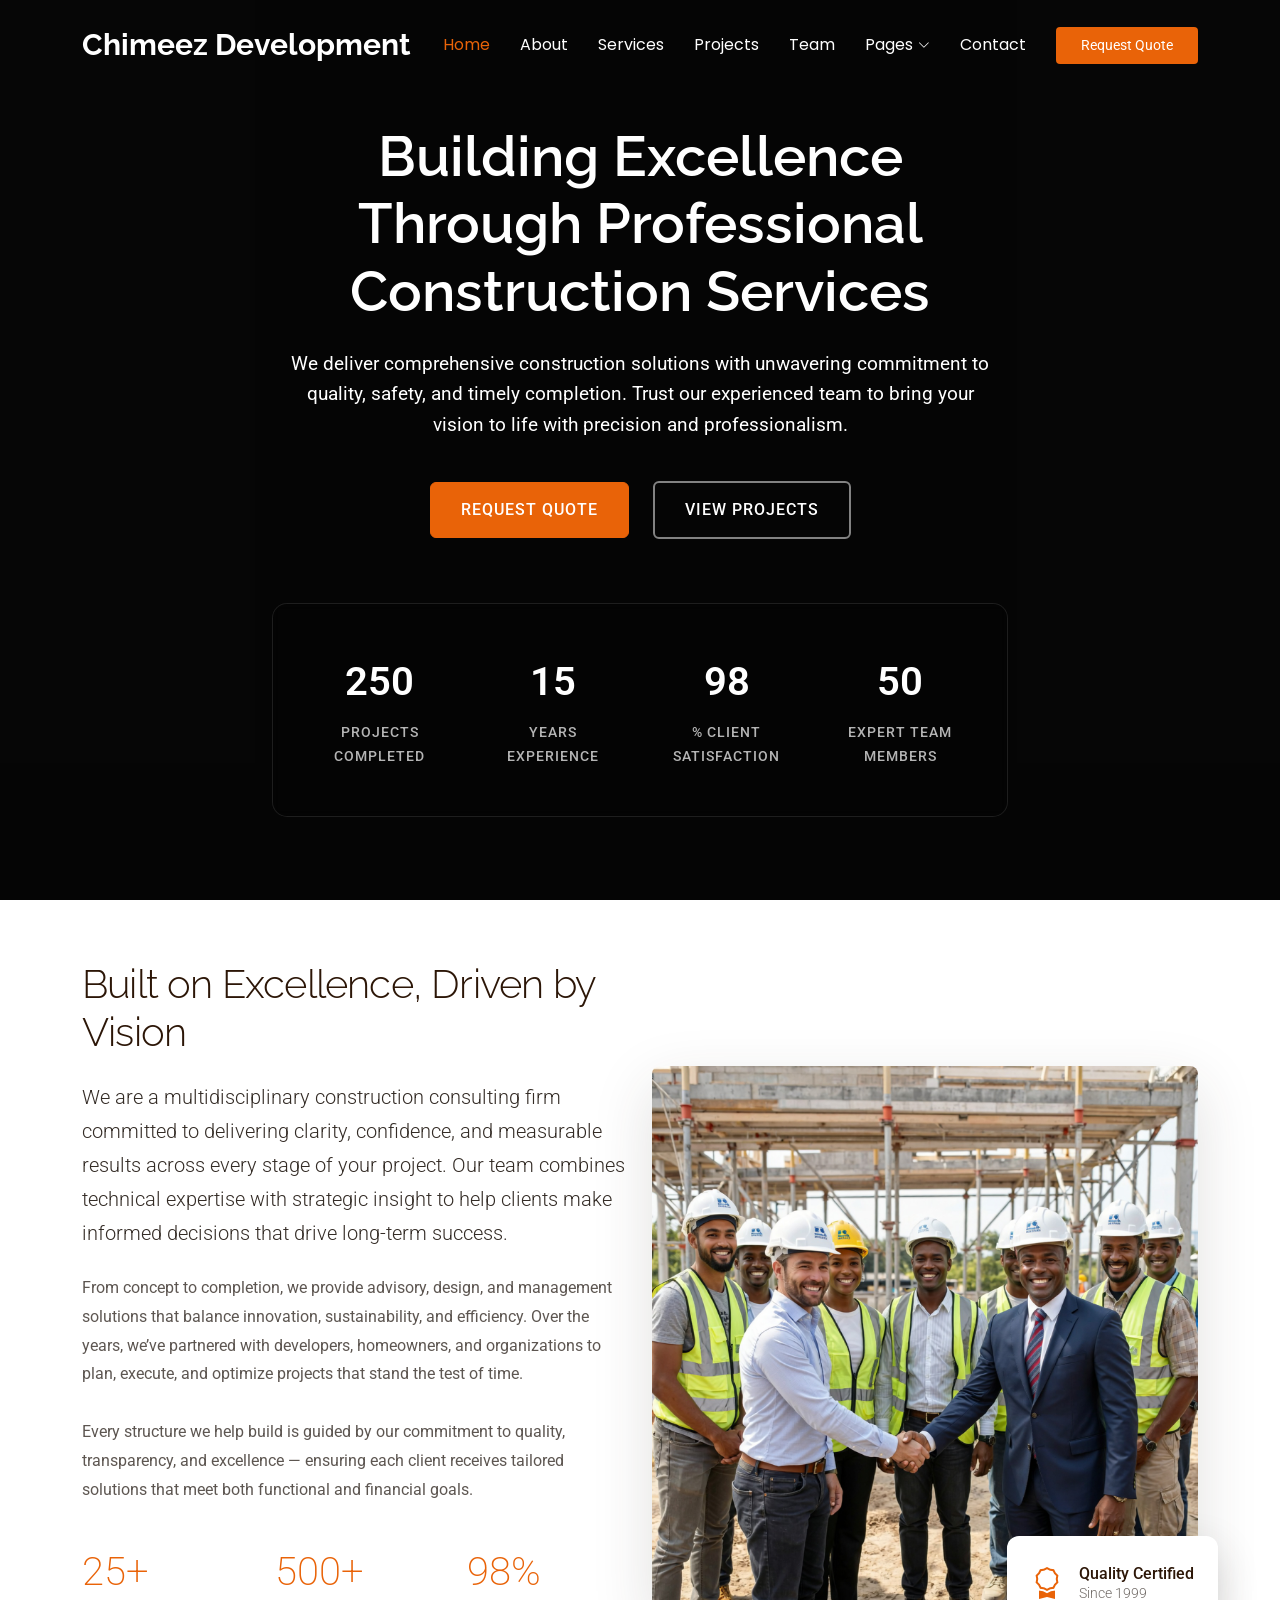
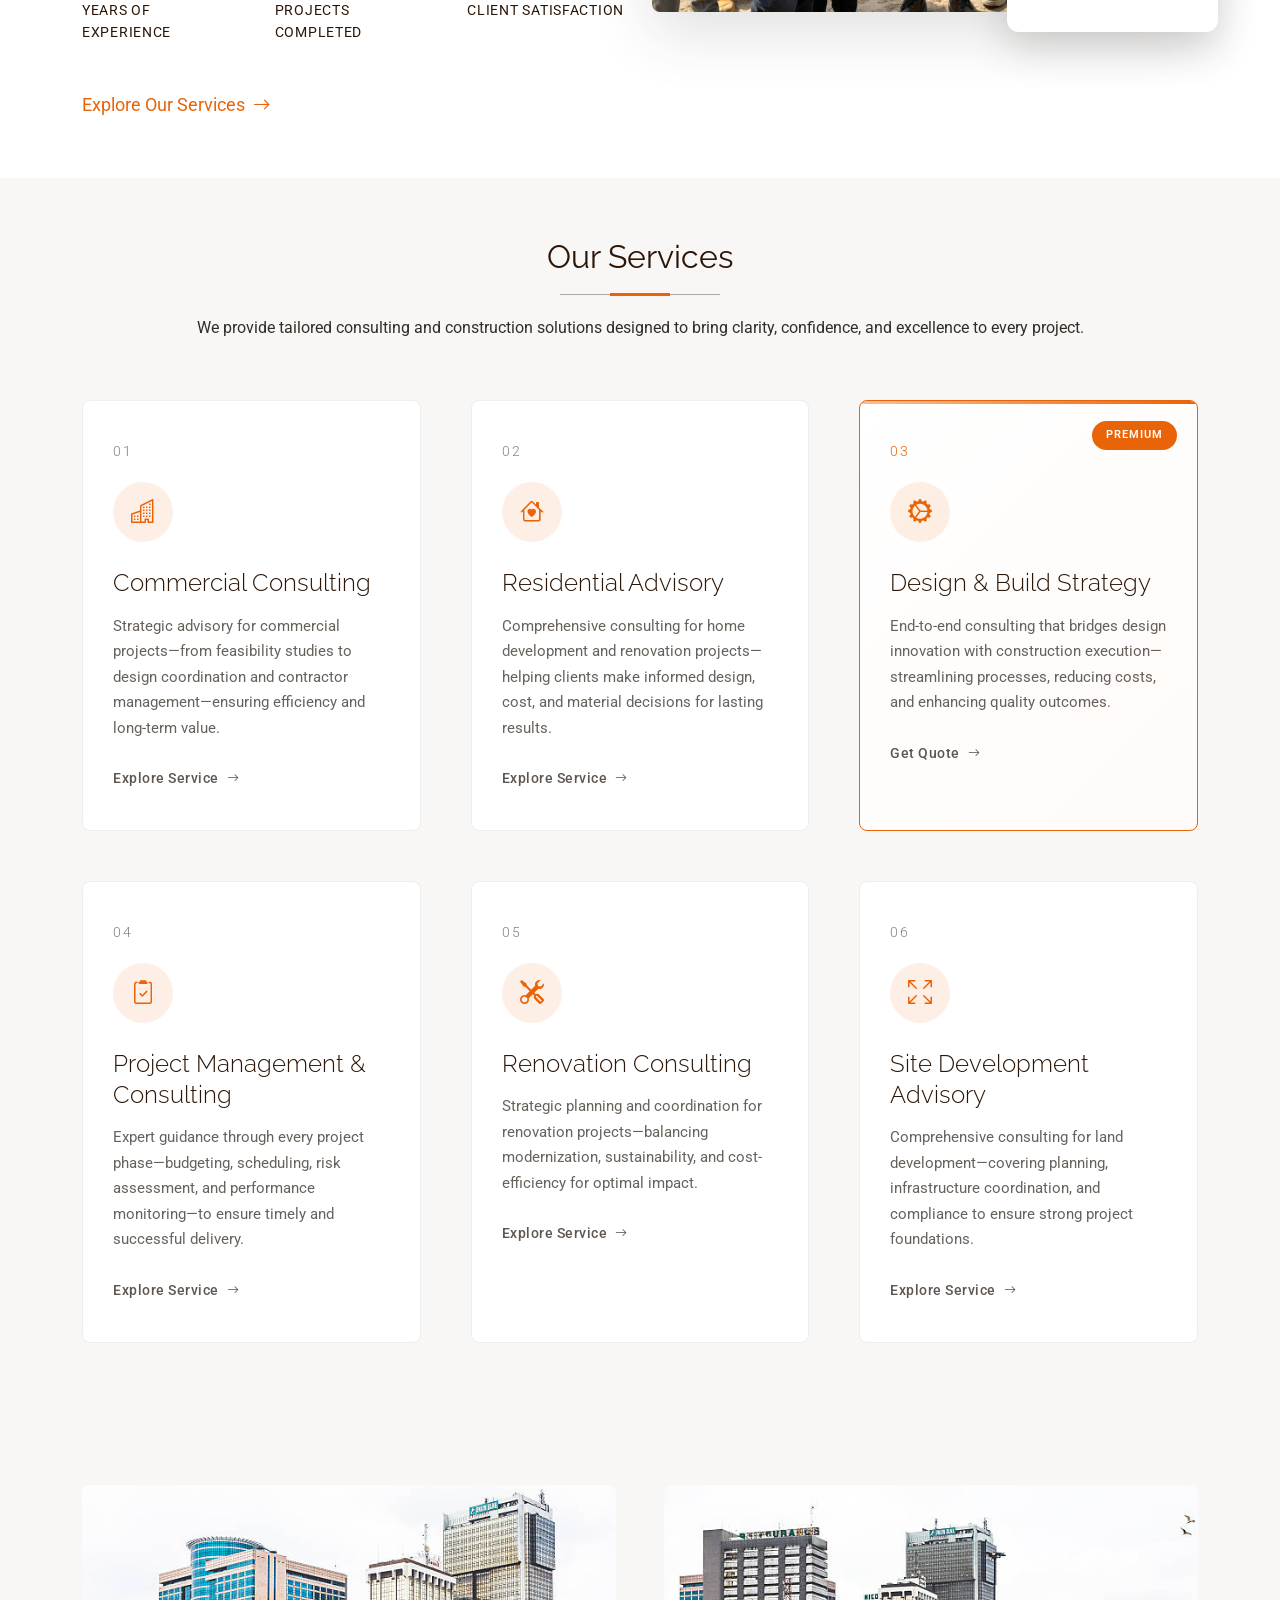
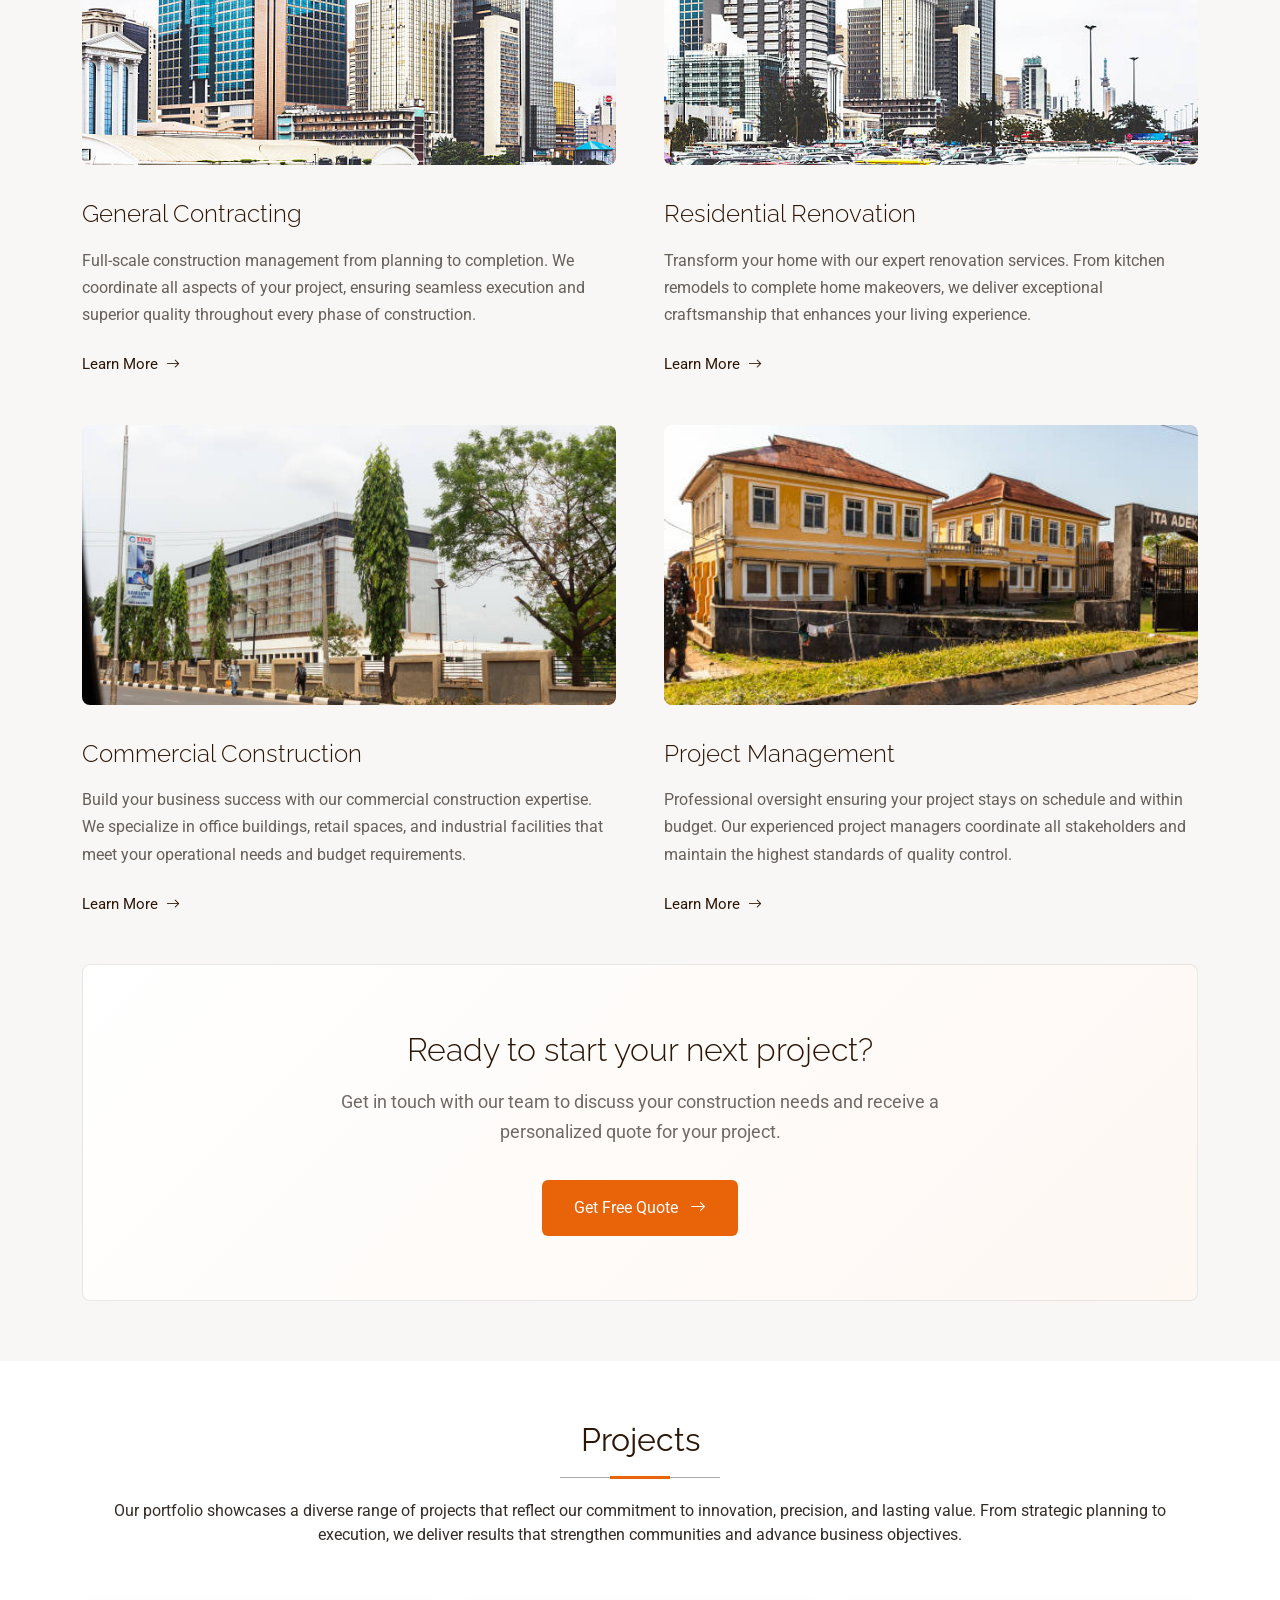
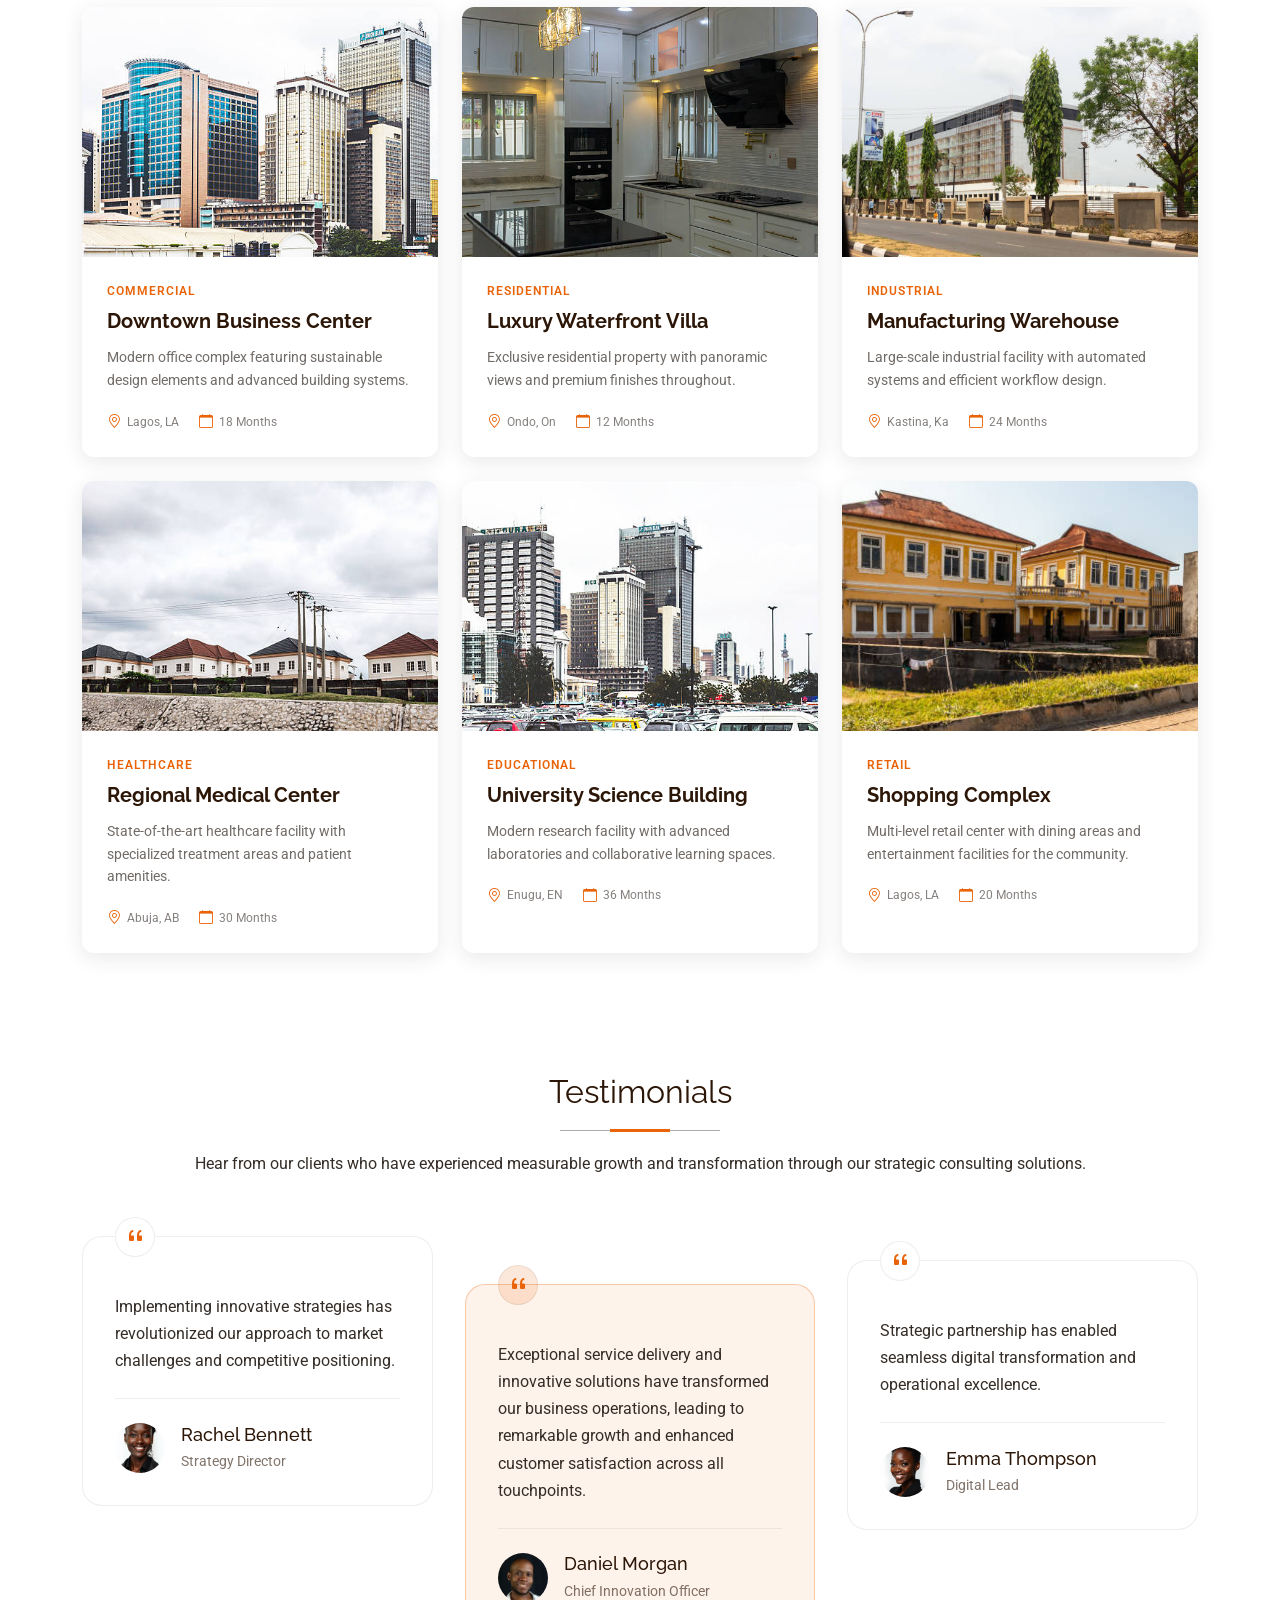
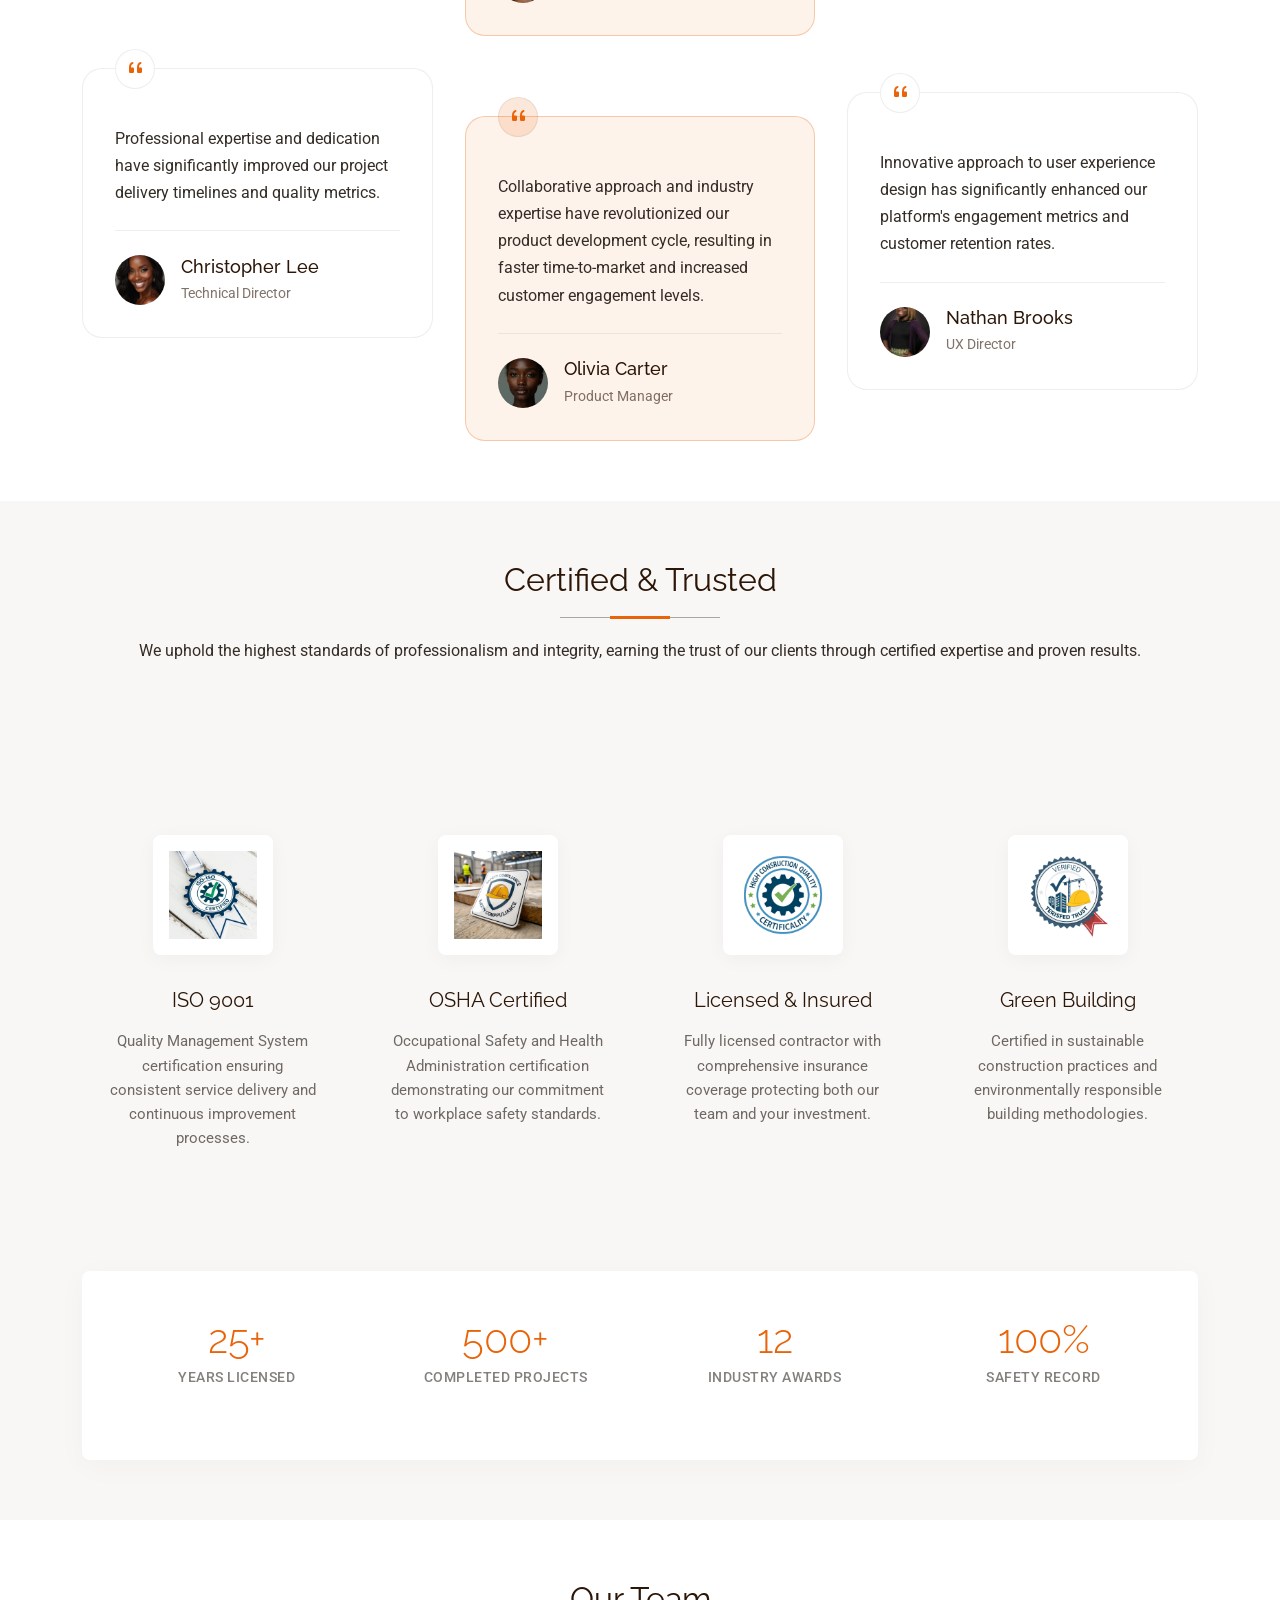
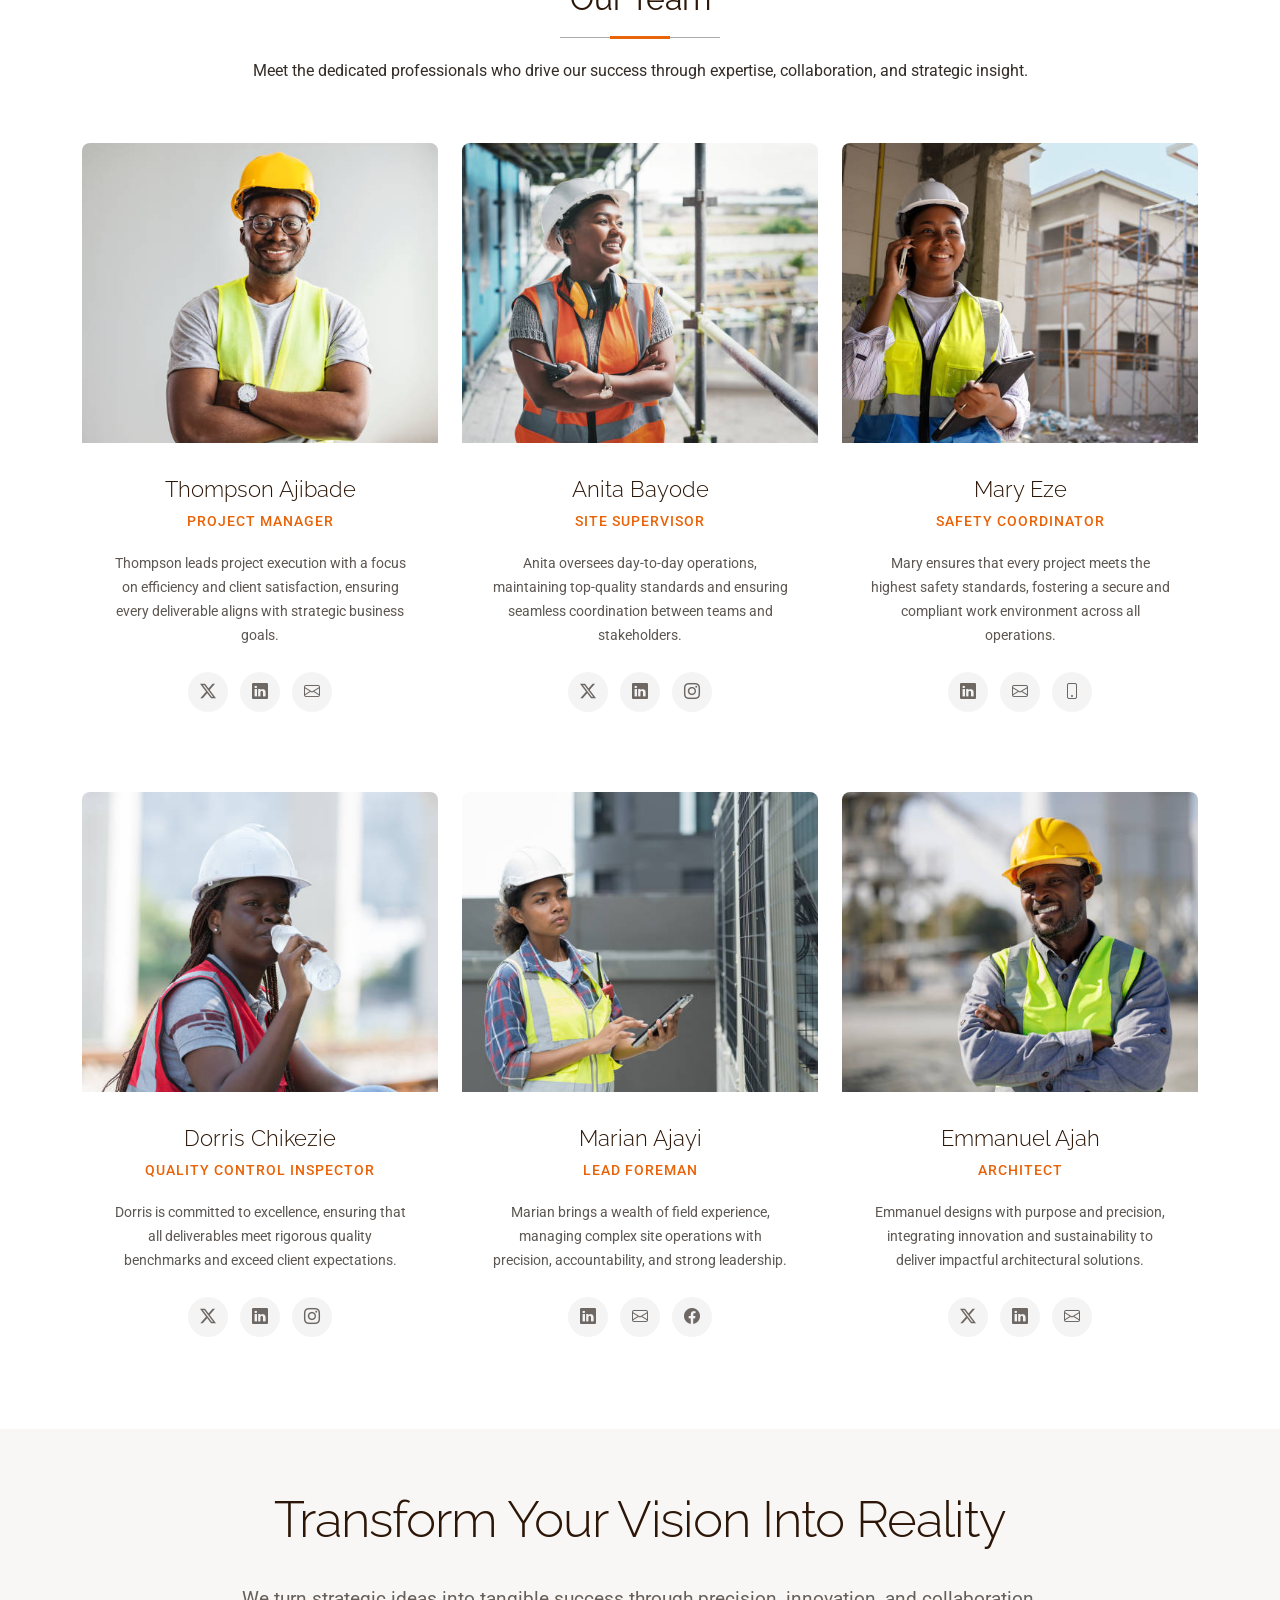
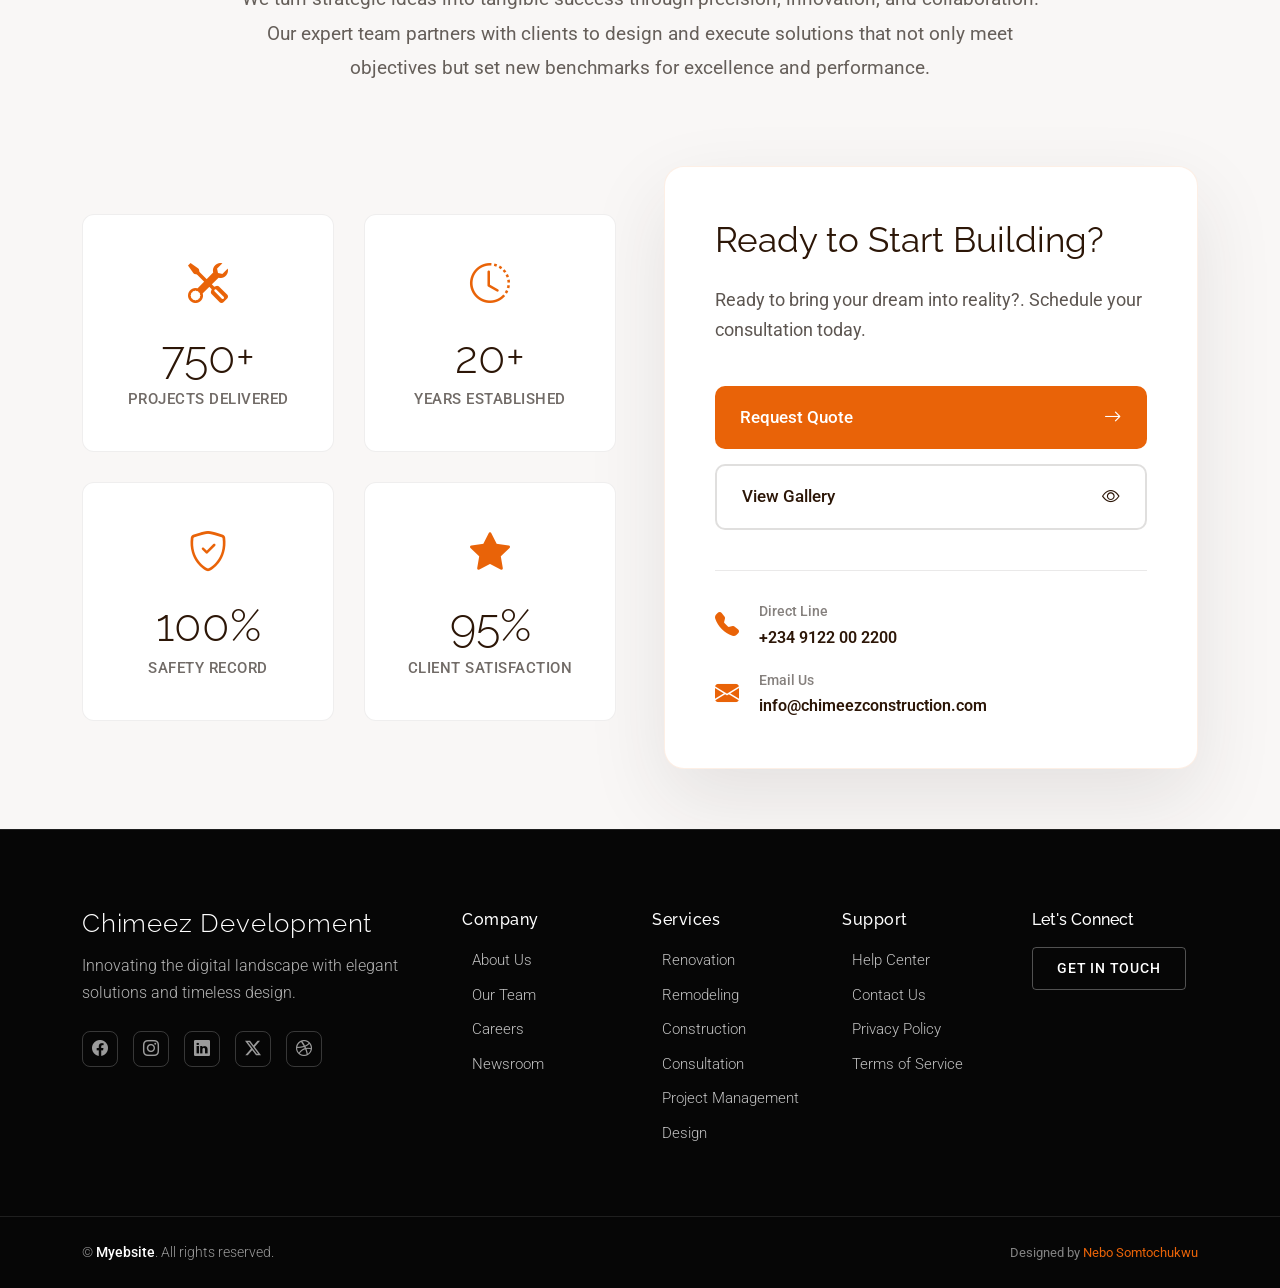
==== index.html @ a258e795 "first commit" ====
<!DOCTYPE html>
<html lang="en">

<head>
  <meta charset="utf-8">
  <meta content="width=device-width, initial-scale=1.0" name="viewport">
  <title>Index - Chimeez Development</title>
  <meta name="description" content="">
  <meta name="keywords" content="">

  <!-- Favicons -->
  <link href="assets/img/favicon.png" rel="icon">
  <link href="assets/img/apple-touch-icon.png" rel="apple-touch-icon">

  <!-- Fonts -->
  <link href="https://fonts.googleapis.com" rel="preconnect">
  <link href="https://fonts.gstatic.com" rel="preconnect" crossorigin>
  <link href="https://fonts.googleapis.com/css2?family=Roboto:ital,wght@0,100;0,300;0,400;0,500;0,700;0,900;1,100;1,300;1,400;1,500;1,700;1,900&family=Poppins:ital,wght@0,100;0,200;0,300;0,400;0,500;0,600;0,700;0,800;0,900;1,100;1,200;1,300;1,400;1,500;1,600;1,700;1,800;1,900&family=Raleway:ital,wght@0,100;0,200;0,300;0,400;0,500;0,600;0,700;0,800;0,900;1,100;1,200;1,300;1,400;1,500;1,600;1,700;1,800;1,900&display=swap" rel="stylesheet">

  <!-- Vendor CSS Files -->
  <link href="assets/vendor/bootstrap/css/bootstrap.min.css" rel="stylesheet">
  <link href="assets/vendor/bootstrap-icons/bootstrap-icons.css" rel="stylesheet">
  <link href="assets/vendor/aos/aos.css" rel="stylesheet">
  <link href="assets/vendor/glightbox/css/glightbox.min.css" rel="stylesheet">
  <link href="assets/vendor/swiper/swiper-bundle.min.css" rel="stylesheet">

  <!-- Main CSS File -->
  <link href="assets/css/main.css" rel="stylesheet">

  <!-- =======================================================
  * Template Name: Chimeez Development
  * Template URL: https://Nebo Somtochukwu.com/Chimeez Development-bootstrap-construction-template/
  * Updated: Jul 27 2025 with Bootstrap v5.3.7
  * Author: Nebo Somtochukwu.com
  * License: https://Nebo Somtochukwu.com/license/
  ======================================================== -->
</head>

<body class="index-page">

  <header id="header" class="header d-flex align-items-center fixed-top">
    <div class="container-fluid container-xl position-relative d-flex align-items-center">

      <a href="index.html" class="logo d-flex align-items-center me-auto">
        <!-- Uncomment the line below if you also wish to use an image logo -->
        <!-- <img src="assets/img/logo.webp" alt=""> -->
        <h1 class="sitename">Chimeez Development</h1>
      </a>

      <nav id="navmenu" class="navmenu">
        <ul>
          <li><a href="index.html" class="active">Home</a></li>
          <li><a href="about.html">About</a></li>
          <li><a href="services.html">Services</a></li>
          <li><a href="projects.html">Projects</a></li>
          <li><a href="team.html">Team</a></li>
          <li class="dropdown"><a href="#"><span>Pages</span> <i class="bi bi-chevron-down toggle-dropdown"></i></a>
            <ul>
              <li><a href="service-details.html">Service Details</a></li>
              <li><a href="project-details.html">Project Details</a></li>
              <li><a href="quote.html">Quote Form</a></li>
              <li><a href="terms.html">Terms</a></li>
              <li><a href="privacy.html">Privacy</a></li>
              <li><a href="404.html">404</a></li>
            </ul>
          </li>
          <li><a href="contact.html">Contact</a></li>
        </ul>
        <i class="mobile-nav-toggle d-xl-none bi bi-list"></i>
      </nav>

      <a class="btn-getstarted d-none d-sm-block" href="quote.html">Request Quote</a>

    </div>
  </header>

  <main class="main">

    <!-- Hero Section -->
    <section id="hero" class="hero section dark-background">

      <div class="hero-video-container">
        <video autoplay="" muted="" loop="">
          <source src="assets/img/construction/video-1.mp4" type="video/mp4">
          Your browser does not support the video tag.
        </video>
        <div class="hero-overlay"></div>
      </div>

      <div class="container" data-aos="fade-up" data-aos-delay="100">

        <div class="row justify-content-center text-center">
          <div class="col-lg-8">
            <div class="hero-content">
              <h1 data-aos="fade-up" data-aos-delay="200">Building Excellence Through Professional Construction Services</h1>
              <p data-aos="fade-up" data-aos-delay="300">We deliver comprehensive construction solutions with unwavering commitment to quality, safety, and timely completion. Trust our experienced team to bring your vision to life with precision and professionalism.</p>

              <div class="hero-actions" data-aos="fade-up" data-aos-delay="400">
                <a href="quote.html" class="btn btn-primary">Request Quote</a>
                <a href="projects.html" class="btn btn-secondary">View Projects</a>
              </div>

              <div class="hero-stats" data-aos="fade-up" data-aos-delay="500">
                <div class="row">
                  <div class="col-lg-3 col-md-6">
                    <div class="stat-item">
                      <span class="stat-number" data-purecounter-start="0" data-purecounter-end="250" data-purecounter-duration="2">250</span>
                      <span class="stat-label">Projects Completed</span>
                    </div>
                  </div>
                  <div class="col-lg-3 col-md-6">
                    <div class="stat-item">
                      <span class="stat-number" data-purecounter-start="0" data-purecounter-end="15" data-purecounter-duration="2">15</span>
                      <span class="stat-label">Years Experience</span>
                    </div>
                  </div>
                  <div class="col-lg-3 col-md-6">
                    <div class="stat-item">
                      <span class="stat-number" data-purecounter-start="0" data-purecounter-end="98" data-purecounter-duration="2">98</span>
                      <span class="stat-label">% Client Satisfaction</span>
                    </div>
                  </div>
                  <div class="col-lg-3 col-md-6">
                    <div class="stat-item">
                      <span class="stat-number" data-purecounter-start="0" data-purecounter-end="50" data-purecounter-duration="2">50</span>
                      <span class="stat-label">Expert Team Members</span>
                    </div>
                  </div>
                </div>
              </div>

            </div>
          </div>
        </div>

      </div>

    </section><!-- /Hero Section -->

    <!-- About Section -->
    <section id="about" class="about section">

      <div class="container" data-aos="fade-up" data-aos-delay="100">

        <div class="row align-items-center">

          <div class="col-lg-6 order-2 order-lg-1" data-aos="fade-right" data-aos-delay="200">
            <div class="content">
              <h2 class="section-heading mb-4">Built on Excellence, Driven by Vision</h2>
              <p class="lead-text mb-4">
                We are a multidisciplinary construction consulting firm committed to delivering clarity, confidence, and measurable results across every stage of your project. Our team combines technical expertise with strategic insight to help clients make informed decisions that drive long-term success.
              </p>
              <p class="description-text mb-5">
                From concept to completion, we provide advisory, design, and management solutions that balance innovation, sustainability, and efficiency. Over the years, we’ve partnered with developers, homeowners, and organizations to plan, execute, and optimize projects that stand the test of time.  
                <br><br>
                Every structure we help build is guided by our commitment to quality, transparency, and excellence — ensuring each client receives tailored solutions that meet both functional and financial goals.
              </p>

              <div class="stats-grid">
                <div class="stat-item" data-aos="fade-up" data-aos-delay="300">
                  <div class="stat-number">25+</div>
                  <div class="stat-label">Years of Experience</div>
                </div>
                <div class="stat-item" data-aos="fade-up" data-aos-delay="350">
                  <div class="stat-number">500+</div>
                  <div class="stat-label">Projects Completed</div>
                </div>
                <div class="stat-item" data-aos="fade-up" data-aos-delay="400">
                  <div class="stat-number">98%</div>
                  <div class="stat-label">Client Satisfaction</div>
                </div>
              </div>

              <div class="cta-section" data-aos="fade-up" data-aos-delay="450">
                <a href="#services" class="cta-link">
                  Explore Our Services
                  <i class="bi bi-arrow-right ms-2"></i>
                </a>
              </div>
            </div>
          </div>

          <div class="col-lg-6 order-1 order-lg-2" data-aos="fade-left" data-aos-delay="200">
            <div class="image-section">
              <div class="main-image">
                <img src="assets/img/construction/project-4.jpg" alt="Construction project showcase" class="img-fluid">
              </div>
              <div class="floating-badge" data-aos="zoom-in" data-aos-delay="500">
                <div class="badge-content">
                  <i class="bi bi-award"></i>
                  <div class="badge-text">
                    <span class="badge-title">Quality Certified</span>
                    <span class="badge-subtitle">Since 1999</span>
                  </div>
                </div>
              </div>
            </div>
          </div>

        </div>

      </div>

    </section><!-- /About Section -->

    <!-- Services Section --> 
    <section id="services" class="services section light-background">

      <!-- Section Title -->
      <div class="container section-title" data-aos="fade-up">
        <h2>Our Services</h2>
        <p>We provide tailored consulting and construction solutions designed to bring clarity, confidence, and excellence to every project.</p>
      </div><!-- End Section Title -->

      <div class="container" data-aos="fade-up" data-aos-delay="100">

        <div class="services-grid">

          <div class="service-item" data-aos="fade-up" data-aos-delay="150">
            <div class="service-number">01</div>
            <div class="service-icon">
              <i class="bi bi-buildings"></i>
            </div>
            <h3>Commercial Consulting</h3>
            <p>Strategic advisory for commercial projects—from feasibility studies to design coordination and contractor management—ensuring efficiency and long-term value.</p>
            <a href="service-details.html" class="service-cta">
              <span>Explore Service</span>
              <i class="bi bi-arrow-right"></i>
            </a>
          </div>

          <div class="service-item" data-aos="fade-up" data-aos-delay="200">
            <div class="service-number">02</div>
            <div class="service-icon">
              <i class="bi bi-house-heart"></i>
            </div>
            <h3>Residential Advisory</h3>
            <p>Comprehensive consulting for home development and renovation projects—helping clients make informed design, cost, and material decisions for lasting results.</p>
            <a href="service-details.html" class="service-cta">
              <span>Explore Service</span>
              <i class="bi bi-arrow-right"></i>
            </a>
          </div>

          <div class="service-item featured" data-aos="fade-up" data-aos-delay="250">
            <div class="featured-badge">Premium</div>
            <div class="service-number">03</div>
            <div class="service-icon">
              <i class="bi bi-gear-wide-connected"></i>
            </div>
            <h3>Design & Build Strategy</h3>
            <p>End-to-end consulting that bridges design innovation with construction execution—streamlining processes, reducing costs, and enhancing quality outcomes.</p>
            <a href="quote.html" class="service-cta">
              <span>Get Quote</span>
              <i class="bi bi-arrow-right"></i>
            </a>
          </div>

          <div class="service-item" data-aos="fade-up" data-aos-delay="300">
            <div class="service-number">04</div>
            <div class="service-icon">
              <i class="bi bi-clipboard2-check"></i>
            </div>
            <h3>Project Management & Consulting</h3>
            <p>Expert guidance through every project phase—budgeting, scheduling, risk assessment, and performance monitoring—to ensure timely and successful delivery.</p>
            <a href="service-details.html" class="service-cta">
              <span>Explore Service</span>
              <i class="bi bi-arrow-right"></i>
            </a>
          </div>

          <div class="service-item" data-aos="fade-up" data-aos-delay="350">
            <div class="service-number">05</div>
            <div class="service-icon">
              <i class="bi bi-tools"></i>
            </div>
            <h3>Renovation Consulting</h3>
            <p>Strategic planning and coordination for renovation projects—balancing modernization, sustainability, and cost-efficiency for optimal impact.</p>
            <a href="service-details.html" class="service-cta">
              <span>Explore Service</span>
              <i class="bi bi-arrow-right"></i>
            </a>
          </div>

          <div class="service-item" data-aos="fade-up" data-aos-delay="400">
            <div class="service-number">06</div>
            <div class="service-icon">
              <i class="bi bi-arrows-fullscreen"></i>
            </div>
            <h3>Site Development Advisory</h3>
            <p>Comprehensive consulting for land development—covering planning, infrastructure coordination, and compliance to ensure strong project foundations.</p>
            <a href="service-details.html" class="service-cta">
              <span>Explore Service</span>
              <i class="bi bi-arrow-right"></i>
            </a>
          </div>

        </div>

      </div>

    </section><!-- /Services Section -->


    <!-- Services Alt Section -->
    <section id="services-alt" class="services-alt section light-background">

      <div class="container" data-aos="fade-up" data-aos-delay="100">

        <div class="row g-5">

          <div class="col-lg-6" data-aos="fade-up" data-aos-delay="200">
            <div class="service-item">
              <div class="service-visual">
                <img src="assets/img/construction/project-3.jpg" alt="General Contracting" class="img-fluid">
              </div>
              <div class="service-content">
                <h3>General Contracting</h3>
                <p>Full-scale construction management from planning to completion. We coordinate all aspects of your project, ensuring seamless execution and superior quality throughout every phase of construction.</p>
                <a href="#" class="service-link">
                  <span>Learn More</span>
                  <i class="bi bi-arrow-right"></i>
                </a>
              </div>
            </div>
          </div><!-- End Service Item 1 -->

          <div class="col-lg-6" data-aos="fade-up" data-aos-delay="250">
            <div class="service-item">
              <div class="service-visual">
                <img src="assets/img/construction/project-7.jpg" alt="Residential Renovation" class="img-fluid">
              </div>
              <div class="service-content">
                <h3>Residential Renovation</h3>
                <p>Transform your home with our expert renovation services. From kitchen remodels to complete home makeovers, we deliver exceptional craftsmanship that enhances your living experience.</p>
                <a href="#" class="service-link">
                  <span>Learn More</span>
                  <i class="bi bi-arrow-right"></i>
                </a>
              </div>
            </div>
          </div><!-- End Service Item 2 -->

          <div class="col-lg-6" data-aos="fade-up" data-aos-delay="300">
            <div class="service-item">
              <div class="service-visual">
                <img src="assets/img/construction/project-11.jpg" alt="Commercial Construction" class="img-fluid">
              </div>
              <div class="service-content">
                <h3>Commercial Construction</h3>
                <p>Build your business success with our commercial construction expertise. We specialize in office buildings, retail spaces, and industrial facilities that meet your operational needs and budget requirements.</p>
                <a href="#" class="service-link">
                  <span>Learn More</span>
                  <i class="bi bi-arrow-right"></i>
                </a>
              </div>
            </div>
          </div><!-- End Service Item 3 -->

          <div class="col-lg-6" data-aos="fade-up" data-aos-delay="350">
            <div class="service-item">
              <div class="service-visual">
                <img src="assets/img/construction/project-5.jpg" alt="Project Management" class="img-fluid">
              </div>
              <div class="service-content">
                <h3>Project Management</h3>
                <p>Professional oversight ensuring your project stays on schedule and within budget. Our experienced project managers coordinate all stakeholders and maintain the highest standards of quality control.</p>
                <a href="#" class="service-link">
                  <span>Learn More</span>
                  <i class="bi bi-arrow-right"></i>
                </a>
              </div>
            </div>
          </div><!-- End Service Item 4 -->

        </div>

        <div class="row mt-5" data-aos="fade-up" data-aos-delay="400">
          <div class="col-lg-12 text-center">
            <div class="cta-section">
              <h4>Ready to start your next project?</h4>
              <p>Get in touch with our team to discuss your construction needs and receive a personalized quote for your project.</p>
              <a href="quote.html" class="btn-primary">
                <span>Get Free Quote</span>
                <i class="bi bi-arrow-right"></i>
              </a>
            </div>
          </div>
        </div>

      </div>

    </section><!-- /Services Alt Section -->

    <!-- Projects Section -->
    <section id="projects" class="projects section">

      <!-- Section Title -->
      <div class="container section-title" data-aos="fade-up">
        <h2>Projects</h2>
        <p>
          Our portfolio showcases a diverse range of projects that reflect our commitment to innovation, precision, and lasting value. From strategic planning to execution, we deliver results that strengthen communities and advance business objectives.
        </p>
      </div><!-- End Section Title -->

      <div class="container" data-aos="fade-up" data-aos-delay="100">

        <div class="row gy-4">

          <div class="col-lg-4 col-md-6" data-aos="fade-up" data-aos-delay="100">
            <div class="project-card">
              <div class="project-image">
                <img src="assets/img/construction/project-3.jpg" alt="Project" class="img-fluid">
                <div class="project-overlay">
                  <div class="project-status completed">Completed</div>
                  <div class="project-actions">
                    <a href="project-details.html" class="btn-project">View Details</a>
                  </div>
                </div>
              </div>
              <div class="project-info">
                <div class="project-category">Commercial</div>
                <h4 class="project-title">Downtown Business Center</h4>
                <p class="project-description">Modern office complex featuring sustainable design elements and advanced building systems.</p>
                <div class="project-meta">
                  <span class="location"><i class="bi bi-geo-alt"></i> Lagos, LA</span>
                  <span class="timeline"><i class="bi bi-calendar"></i> 18 Months</span>
                </div>
              </div>
            </div>
          </div><!-- End Project Item -->

          <div class="col-lg-4 col-md-6" data-aos="fade-up" data-aos-delay="200">
            <div class="project-card">
              <div class="project-image">
                <img src="assets/img/construction/project-9.jpg" alt="Project" class="img-fluid">
                <div class="project-overlay">
                  <div class="project-status in-progress">In Progress</div>
                  <div class="project-actions">
                    <a href="project-details.html" class="btn-project">View Details</a>
                  </div>
                </div>
              </div>
              <div class="project-info">
                <div class="project-category">Residential</div>
                <h4 class="project-title">Luxury Waterfront Villa</h4>
                <p class="project-description">Exclusive residential property with panoramic views and premium finishes throughout.</p>
                <div class="project-meta">
                  <span class="location"><i class="bi bi-geo-alt"></i> Ondo, On</span>
                  <span class="timeline"><i class="bi bi-calendar"></i> 12 Months</span>
                </div>
              </div>
            </div>
          </div><!-- End Project Item -->

          <div class="col-lg-4 col-md-6" data-aos="fade-up" data-aos-delay="300">
            <div class="project-card">
              <div class="project-image">
                <img src="assets/img/construction/project-11.jpg" alt="Project" class="img-fluid">
                <div class="project-overlay">
                  <div class="project-status completed">Completed</div>
                  <div class="project-actions">
                    <a href="project-details.html" class="btn-project">View Details</a>
                  </div>
                </div>
              </div>
              <div class="project-info">
                <div class="project-category">Industrial</div>
                <h4 class="project-title">Manufacturing Warehouse</h4>
                <p class="project-description">Large-scale industrial facility with automated systems and efficient workflow design.</p>
                <div class="project-meta">
                  <span class="location"><i class="bi bi-geo-alt"></i> Kastina, Ka</span>
                  <span class="timeline"><i class="bi bi-calendar"></i> 24 Months</span>
                </div>
              </div>
            </div>
          </div><!-- End Project Item -->

          <div class="col-lg-4 col-md-6" data-aos="fade-up" data-aos-delay="100">
            <div class="project-card">
              <div class="project-image">
                <img src="assets/img/construction/project-1.jpg" alt="Project" class="img-fluid">
                <div class="project-overlay">
                  <div class="project-status completed">Completed</div>
                  <div class="project-actions">
                    <a href="project-details.html" class="btn-project">View Details</a>
                  </div>
                </div>
              </div>
              <div class="project-info">
                <div class="project-category">Healthcare</div>
                <h4 class="project-title">Regional Medical Center</h4>
                <p class="project-description">State-of-the-art healthcare facility with specialized treatment areas and patient amenities.</p>
                <div class="project-meta">
                  <span class="location"><i class="bi bi-geo-alt"></i> Abuja, AB</span>
                  <span class="timeline"><i class="bi bi-calendar"></i> 30 Months</span>
                </div>
              </div>
            </div>
          </div><!-- End Project Item -->

          <div class="col-lg-4 col-md-6" data-aos="fade-up" data-aos-delay="200">
            <div class="project-card">
              <div class="project-image">
                <img src="assets/img/construction/project-7.jpg" alt="Project" class="img-fluid">
                <div class="project-overlay">
                  <div class="project-status planning">Planning</div>
                  <div class="project-actions">
                    <a href="project-details.html" class="btn-project">View Details</a>
                  </div>
                </div>
              </div>
              <div class="project-info">
                <div class="project-category">Educational</div>
                <h4 class="project-title">University Science Building</h4>
                <p class="project-description">Modern research facility with advanced laboratories and collaborative learning spaces.</p>
                <div class="project-meta">
                  <span class="location"><i class="bi bi-geo-alt"></i> Enugu, EN</span>
                  <span class="timeline"><i class="bi bi-calendar"></i> 36 Months</span>
                </div>
              </div>
            </div>
          </div><!-- End Project Item -->

          <div class="col-lg-4 col-md-6" data-aos="fade-up" data-aos-delay="300">
            <div class="project-card">
              <div class="project-image">
                <img src="assets/img/construction/project-5.jpg" alt="Project" class="img-fluid">
                <div class="project-overlay">
                  <div class="project-status completed">Completed</div>
                  <div class="project-actions">
                    <a href="project-details.html" class="btn-project">View Details</a>
                  </div>
                </div>
              </div>
              <div class="project-info">
                <div class="project-category">Retail</div>
                <h4 class="project-title">Shopping Complex</h4>
                <p class="project-description">Multi-level retail center with dining areas and entertainment facilities for the community.</p>
                <div class="project-meta">
                  <span class="location"><i class="bi bi-geo-alt"></i> Lagos, LA</span>
                  <span class="timeline"><i class="bi bi-calendar"></i> 20 Months</span>
                </div>
              </div>
            </div>
          </div><!-- End Project Item -->

        </div>

      </div>

    </section><!-- /Projects Section -->

    <!-- Testimonials Section -->
    <section id="testimonials" class="testimonials section">

      <!-- Section Title -->
      <div class="container section-title" data-aos="fade-up">
        <h2>Testimonials</h2>
        <p>Hear from our clients who have experienced measurable growth and transformation through our strategic consulting solutions.</p>
      </div><!-- End Section Title -->

      <div class="container">

        <div class="testimonial-masonry">

          <div class="testimonial-item" data-aos="fade-up">
            <div class="testimonial-content">
              <div class="quote-pattern">
                <i class="bi bi-quote"></i>
              </div>
              <p>Implementing innovative strategies has revolutionized our approach to market challenges and competitive positioning.</p>
              <div class="client-info">
                <div class="client-image">
                  <img src="assets/img/person/person-f-7.png" alt="Client">
                </div>
                <div class="client-details">
                  <h3>Rachel Bennett</h3>
                  <span class="position">Strategy Director</span>
                </div>
              </div>
            </div>
          </div>

          <div class="testimonial-item highlight" data-aos="fade-up" data-aos-delay="100">
            <div class="testimonial-content">
              <div class="quote-pattern">
                <i class="bi bi-quote"></i>
              </div>
              <p>Exceptional service delivery and innovative solutions have transformed our business operations, leading to remarkable growth and enhanced customer satisfaction across all touchpoints.</p>
              <div class="client-info">
                <div class="client-image">
                  <img src="assets/img/person/person-m-7.jpg" alt="Client">
                </div>
                <div class="client-details">
                  <h3>Daniel Morgan</h3>
                  <span class="position">Chief Innovation Officer</span>
                </div>
              </div>
            </div>
          </div>

          <div class="testimonial-item" data-aos="fade-up" data-aos-delay="200">
            <div class="testimonial-content">
              <div class="quote-pattern">
                <i class="bi bi-quote"></i>
              </div>
              <p>Strategic partnership has enabled seamless digital transformation and operational excellence.</p>
              <div class="client-info">
                <div class="client-image">
                  <img src="assets/img/person/person-f-8.png" alt="Client">
                </div>
                <div class="client-details">
                  <h3>Emma Thompson</h3>
                  <span class="position">Digital Lead</span>
                </div>
              </div>
            </div>
          </div>

          <div class="testimonial-item" data-aos="fade-up" data-aos-delay="300">
            <div class="testimonial-content">
              <div class="quote-pattern">
                <i class="bi bi-quote"></i>
              </div>
              <p>Professional expertise and dedication have significantly improved our project delivery timelines and quality metrics.</p>
              <div class="client-info">
                <div class="client-image">
                  <img src="assets/img/person/person-m-8.png" alt="Client">
                </div>
                <div class="client-details">
                  <h3>Christopher Lee</h3>
                  <span class="position">Technical Director</span>
                </div>
              </div>
            </div>
          </div>

          <div class="testimonial-item highlight" data-aos="fade-up" data-aos-delay="400">
            <div class="testimonial-content">
              <div class="quote-pattern">
                <i class="bi bi-quote"></i>
              </div>
              <p>Collaborative approach and industry expertise have revolutionized our product development cycle, resulting in faster time-to-market and increased customer engagement levels.</p>
              <div class="client-info">
                <div class="client-image">
                  <img src="assets/img/person/person-f-9.png" alt="Client">
                </div>
                <div class="client-details">
                  <h3>Olivia Carter</h3>
                  <span class="position">Product Manager</span>
                </div>
              </div>
            </div>
          </div>

          <div class="testimonial-item" data-aos="fade-up" data-aos-delay="500">
            <div class="testimonial-content">
              <div class="quote-pattern">
                <i class="bi bi-quote"></i>
              </div>
              <p>Innovative approach to user experience design has significantly enhanced our platform's engagement metrics and customer retention rates.</p>
              <div class="client-info">
                <div class="client-image">
                  <img src="assets/img/person/person-m-13.jpg" alt="Client">
                </div>
                <div class="client-details">
                  <h3>Nathan Brooks</h3>
                  <span class="position">UX Director</span>
                </div>
              </div>
            </div>
          </div>

        </div>

      </div>

    </section><!-- /Testimonials Section -->

    <!-- Certifications Section -->
    <section id="certifications" class="certifications section light-background">

      <!-- Section Title -->
      <div class="container section-title" data-aos="fade-up">
        <h2>Certified &amp; Trusted</h2>
        <p>We uphold the highest standards of professionalism and integrity, earning the trust of our clients through certified expertise and proven results.</p>
      </div><!-- End Section Title -->

      <div class="container" data-aos="fade-up" data-aos-delay="100">

        <div class="row gy-5 mt-4">

          <div class="col-lg-3 col-md-6" data-aos="zoom-in" data-aos-delay="100">
            <div class="certification-item">
              <div class="certification-badge">
                <img src="assets/img/construction/badge-1.webp" alt="ISO 9001 Certification" class="img-fluid">
              </div>
              <h4>ISO 9001</h4>
              <p>Quality Management System certification ensuring consistent service delivery and continuous improvement processes.</p>
            </div>
          </div>

          <div class="col-lg-3 col-md-6" data-aos="zoom-in" data-aos-delay="200">
            <div class="certification-item">
              <div class="certification-badge">
                <img src="assets/img/construction/badge-2.webp" alt="OSHA Safety Certification" class="img-fluid">
              </div>
              <h4>OSHA Certified</h4>
              <p>Occupational Safety and Health Administration certification demonstrating our commitment to workplace safety standards.</p>
            </div>
          </div>

          <div class="col-lg-3 col-md-6" data-aos="zoom-in" data-aos-delay="300">
            <div class="certification-item">
              <div class="certification-badge">
                <img src="assets/img/construction/badge-3.webp" alt="Licensed Contractor" class="img-fluid">
              </div>
              <h4>Licensed &amp; Insured</h4>
              <p>Fully licensed contractor with comprehensive insurance coverage protecting both our team and your investment.</p>
            </div>
          </div>

          <div class="col-lg-3 col-md-6" data-aos="zoom-in" data-aos-delay="400">
            <div class="certification-item">
              <div class="certification-badge">
                <img src="assets/img/construction/badge-4.webp" alt="Environmental Certification" class="img-fluid">
              </div>
              <h4>Green Building</h4>
              <p>Certified in sustainable construction practices and environmentally responsible building methodologies.</p>
            </div>
          </div>

        </div>

        <div class="row mt-5" data-aos="fade-up" data-aos-delay="500">
          <div class="col-12">
            <div class="certification-stats">
              <div class="row text-center">
                <div class="col-lg-3 col-md-6 mb-4">
                  <div class="stat-item">
                    <h3>25+</h3>
                    <p>Years Licensed</p>
                  </div>
                </div>
                <div class="col-lg-3 col-md-6 mb-4">
                  <div class="stat-item">
                    <h3>500+</h3>
                    <p>Completed Projects</p>
                  </div>
                </div>
                <div class="col-lg-3 col-md-6 mb-4">
                  <div class="stat-item">
                    <h3>12</h3>
                    <p>Industry Awards</p>
                  </div>
                </div>
                <div class="col-lg-3 col-md-6 mb-4">
                  <div class="stat-item">
                    <h3>100%</h3>
                    <p>Safety Record</p>
                  </div>
                </div>
              </div>
            </div>
          </div>
        </div>

      </div>

    </section><!-- /Certifications Section -->

    <!-- Team Section -->
    <section id="team" class="team section">

      <!-- Section Title -->
      <div class="container section-title" data-aos="fade-up">
        <h2>Our Team</h2>
        <p>Meet the dedicated professionals who drive our success through expertise, collaboration, and strategic insight.</p>
      </div><!-- End Section Title -->

      <div class="container" data-aos="fade-up" data-aos-delay="100">

        <div class="row gy-5">

          <div class="col-lg-4 col-md-6">
            <div class="team-member" data-aos="fade-up" data-aos-delay="200">
              <div class="member-img">
                <img src="assets/img/construction/team-1.jpg" class="img-fluid" alt="">
              </div>
              <div class="member-info">
                <h4>Thompson Ajibade</h4>
                <span>Project Manager</span>
                <p>Thompson leads project execution with a focus on efficiency and client satisfaction, ensuring every deliverable aligns with strategic business goals.</p>
                <div class="social">
                  <a href=""><i class="bi bi-twitter-x"></i></a>
                  <a href=""><i class="bi bi-linkedin"></i></a>
                  <a href=""><i class="bi bi-envelope"></i></a>
                </div>
              </div>
            </div>
          </div><!-- End Team Member -->

          <div class="col-lg-4 col-md-6">
            <div class="team-member" data-aos="fade-up" data-aos-delay="300">
              <div class="member-img">
                <img src="assets/img/construction/team-3.jpg" class="img-fluid" alt="">
              </div>
              <div class="member-info">
                <h4>Anita Bayode</h4>
                <span>Site Supervisor</span>
                <p>Anita oversees day-to-day operations, maintaining top-quality standards and ensuring seamless coordination between teams and stakeholders.</p>
                <div class="social">
                  <a href=""><i class="bi bi-twitter-x"></i></a>
                  <a href=""><i class="bi bi-linkedin"></i></a>
                  <a href=""><i class="bi bi-instagram"></i></a>
                </div>
              </div>
            </div>
          </div><!-- End Team Member -->

          <div class="col-lg-4 col-md-6">
            <div class="team-member" data-aos="fade-up" data-aos-delay="400">
              <div class="member-img">
                <img src="assets/img/construction/team-5.jpg" class="img-fluid" alt="">
              </div>
              <div class="member-info">
                <h4>Mary Eze</h4>
                <span>Safety Coordinator</span>
                <p>Mary ensures that every project meets the highest safety standards, fostering a secure and compliant work environment across all operations.</p>
                <div class="social">
                  <a href=""><i class="bi bi-linkedin"></i></a>
                  <a href=""><i class="bi bi-envelope"></i></a>
                  <a href=""><i class="bi bi-phone"></i></a>
                </div>
              </div>
            </div>
          </div><!-- End Team Member -->

          <div class="col-lg-4 col-md-6">
            <div class="team-member" data-aos="fade-up" data-aos-delay="200">
              <div class="member-img">
                <img src="assets/img/construction/team-7.jpg" class="img-fluid" alt="">
              </div>
              <div class="member-info">
                <h4>Dorris Chikezie</h4>
                <span>Quality Control Inspector</span>
                <p>Dorris is committed to excellence, ensuring that all deliverables meet rigorous quality benchmarks and exceed client expectations.</p>
                <div class="social">
                  <a href=""><i class="bi bi-twitter-x"></i></a>
                  <a href=""><i class="bi bi-linkedin"></i></a>
                  <a href=""><i class="bi bi-instagram"></i></a>
                </div>
              </div>
            </div>
          </div><!-- End Team Member -->

          <div class="col-lg-4 col-md-6">
            <div class="team-member" data-aos="fade-up" data-aos-delay="300">
              <div class="member-img">
                <img src="assets/img/construction/team-9.jpg" class="img-fluid" alt="">
              </div>
              <div class="member-info">
                <h4>Marian Ajayi</h4>
                <span>Lead Foreman</span>
                <p>Marian brings a wealth of field experience, managing complex site operations with precision, accountability, and strong leadership.</p>
                <div class="social">
                  <a href=""><i class="bi bi-linkedin"></i></a>
                  <a href=""><i class="bi bi-envelope"></i></a>
                  <a href=""><i class="bi bi-facebook"></i></a>
                </div>
              </div>
            </div>
          </div><!-- End Team Member -->

          <div class="col-lg-4 col-md-6">
            <div class="team-member" data-aos="fade-up" data-aos-delay="400">
              <div class="member-img">
                <img src="assets/img/construction/team-2.jpg" class="img-fluid" alt="">
              </div>
              <div class="member-info">
                <h4>Emmanuel Ajah</h4>
                <span>Architect</span>
                <p>Emmanuel designs with purpose and precision, integrating innovation and sustainability to deliver impactful architectural solutions.</p>
                <div class="social">
                  <a href=""><i class="bi bi-twitter-x"></i></a>
                  <a href=""><i class="bi bi-linkedin"></i></a>
                  <a href=""><i class="bi bi-envelope"></i></a>
                </div>
              </div>
            </div>
          </div><!-- End Team Member -->

        </div>

      </div>

    </section><!-- /Team Section -->

    <!-- Call To Action Section -->
    <section id="call-to-action" class="call-to-action section light-background">

      <div class="container" data-aos="fade-up" data-aos-delay="100">

        <div class="row justify-content-center">

          <div class="col-lg-10">
            <div class="cta-header text-center" data-aos="fade-up" data-aos-delay="200">
              <h2>Transform Your Vision Into Reality</h2> 
              <p>We turn strategic ideas into tangible success through precision, innovation, and collaboration. Our expert team partners with clients to design and execute solutions that not only meet objectives but set new benchmarks for excellence and performance.</p>
            </div>
          </div>

        </div>

        <div class="cta-main" data-aos="fade-up" data-aos-delay="300">
          <div class="row align-items-center g-5">

            <div class="col-lg-6">
              <div class="achievements-grid">
                <div class="achievement-item" data-aos="zoom-in" data-aos-delay="400">
                  <div class="achievement-icon">
                    <i class="bi bi-tools"></i>
                  </div>
                  <div class="achievement-info">
                    <h3>750+</h3>
                    <span>Projects Delivered</span>
                  </div>
                </div>

                <div class="achievement-item" data-aos="zoom-in" data-aos-delay="450">
                  <div class="achievement-icon">
                    <i class="bi bi-clock-history"></i>
                  </div>
                  <div class="achievement-info">
                    <h3>20+</h3>
                    <span>Years Established</span>
                  </div>
                </div>

                <div class="achievement-item" data-aos="zoom-in" data-aos-delay="500">
                  <div class="achievement-icon">
                    <i class="bi bi-shield-check"></i>
                  </div>
                  <div class="achievement-info">
                    <h3>100%</h3>
                    <span>Safety Record</span>
                  </div>
                </div>

                <div class="achievement-item" data-aos="zoom-in" data-aos-delay="550">
                  <div class="achievement-icon">
                    <i class="bi bi-star-fill"></i>
                  </div>
                  <div class="achievement-info">
                    <h3>95%</h3>
                    <span>Client Satisfaction</span>
                  </div>
                </div>
              </div>
            </div>

            <div class="col-lg-6">
              <div class="action-panel" data-aos="fade-left" data-aos-delay="350">

                <div class="panel-content">
                  <h3>Ready to Start Building?</h3>
                  <p>Ready to bring your dream into reality?. Schedule your consultation today.</p>

                  <div class="action-buttons">
                    <a href="quote.html" class="btn-primary">
                      <span>Request Quote</span>
                      <i class="bi bi-arrow-right"></i>
                    </a>
                    <a href="#portfolio" class="btn-secondary">
                      <span>View Gallery</span>
                      <i class="bi bi-eye"></i>
                    </a>
                  </div>
                </div>

                <div class="contact-quick">
                  <div class="contact-row">
                    <i class="bi bi-telephone-fill"></i>
                    <div class="contact-details">
                      <span class="contact-label">Direct Line</span>
                      <span class="contact-value">+234 9122 00 2200</span>
                    </div>
                  </div>

                  <div class="contact-row">
                    <i class="bi bi-envelope-fill"></i>
                    <div class="contact-details">
                      <span class="contact-label">Email Us</span>
                      <span class="contact-value">info@chimeezconstruction.com</span>
                    </div>
                  </div>
                </div>

              </div>
            </div>

          </div>
        </div>

      </div>

    </section><!-- /Call To Action Section -->

  </main>

  <footer id="footer" class="footer dark-background">

    <div class="container">
      <div class="row gy-5">

        <div class="col-lg-4">
          <div class="footer-brand">
            <a href="index.html" class="logo d-flex align-items-center mb-3">
              <span class="sitename">Chimeez Development</span>
            </a>
            <p class="tagline">Innovating the digital landscape with elegant solutions and timeless design.</p>

            <div class="social-links mt-4">
              <a href="#" aria-label="Facebook"><i class="bi bi-facebook"></i></a>
              <a href="#" aria-label="Instagram"><i class="bi bi-instagram"></i></a>
              <a href="#" aria-label="LinkedIn"><i class="bi bi-linkedin"></i></a>
              <a href="#" aria-label="Twitter"><i class="bi bi-twitter-x"></i></a>
              <a href="#" aria-label="Dribbble"><i class="bi bi-dribbble"></i></a>
            </div>
          </div>
        </div>

        <div class="col-lg-6">
          <div class="footer-links-grid">
            <div class="row">
              <div class="col-6 col-md-4">
                <h5>Company</h5>
                <ul class="list-unstyled">
                  <li><a href="#">About Us</a></li>
                  <li><a href="#">Our Team</a></li>
                  <li><a href="#">Careers</a></li>
                  <li><a href="#">Newsroom</a></li>
                </ul>
              </div>
              <div class="col-6 col-md-4">
                <h5>Services</h5>
                <ul class="list-unstyled">
                  <li><a href="#">Renovation</a></li>
                  <li><a href="#">Remodeling</a></li>
                  <li><a href="#">Construction</a></li>
                  <li><a href="#">Consultation</a></li>
                  <li><a href="#">Project Management</a></li>
                  <li><a href="#">Design</a></li>
                </ul>
              </div>
              <div class="col-6 col-md-4">
                <h5>Support</h5>
                <ul class="list-unstyled">
                  <li><a href="#">Help Center</a></li>
                  <li><a href="#">Contact Us</a></li>
                  <li><a href="#">Privacy Policy</a></li>
                  <li><a href="#">Terms of Service</a></li>
                </ul>
              </div>
            </div>
          </div>
        </div>

        <div class="col-lg-2">
          <div class="footer-cta">
            <h5>Let's Connect</h5>
            <a href="contact.html" class="btn btn-outline">Get in Touch</a>
          </div>
        </div>

      </div>
    </div>

    <div class="footer-bottom">
      <div class="container">
        <div class="row">
          <div class="col-12">
            <div class="footer-bottom-content">
              <p class="mb-0">© <span class="sitename">Myebsite</span>. All rights reserved.</p>
              <div class="credits">
                <!-- All the links in the footer should remain intact. -->
                <!-- You can delete the links only if you've purchased the pro version. -->
                <!-- Licensing information: https://Nebo Somtochukwu.com/license/ -->
                <!-- Purchase the pro version with working PHP/AJAX contact form: [buy-url] -->
                Designed by <a href="https://Nebo Somtochukwu.com/">Nebo Somtochukwu</a>
              </div>
            </div>
          </div>
        </div>
      </div>
    </div>

  </footer>

  <!-- Scroll Top -->
  <a href="#" id="scroll-top" class="scroll-top d-flex align-items-center justify-content-center"><i class="bi bi-arrow-up-short"></i></a>

  <!-- Preloader -->
  <div id="preloader"></div>

  <!-- Vendor JS Files -->
  <script src="assets/vendor/bootstrap/js/bootstrap.bundle.min.js"></script>
  <script src="assets/vendor/php-email-form/validate.js"></script>
  <script src="assets/vendor/aos/aos.js"></script>
  <script src="assets/vendor/purecounter/purecounter_vanilla.js"></script>
  <script src="assets/vendor/glightbox/js/glightbox.min.js"></script>
  <script src="assets/vendor/swiper/swiper-bundle.min.js"></script>

  <!-- Main JS File -->
  <script src="assets/js/main.js"></script>

</body>

</html>
---- assets/css/main.css ----
/**
* Template Name: Chimeez Development
* Template URL: https://Nebo Somtochukwu.com/Chimeez Development-bootstrap-construction-template/
* Updated: Jul 27 2025 with Bootstrap v5.3.7
* Author: Nebo Somtochukwu.com
* License: https://Nebo Somtochukwu.com/license/
*/

@charset "UTF-8";

/*--------------------------------------------------------------
# Font & Color Variables
# Help: https://Nebo Somtochukwu.com/color-system/
--------------------------------------------------------------*/
/* Fonts */
:root {
  --default-font: "Roboto",  system-ui, -apple-system, "Segoe UI", Roboto, "Helvetica Neue", Arial, "Noto Sans", "Liberation Sans", sans-serif, "Apple Color Emoji", "Segoe UI Emoji", "Segoe UI Symbol", "Noto Color Emoji";
  --heading-font: "Raleway",  sans-serif;
  --nav-font: "Poppins",  sans-serif;
}

/* Global Colors - The following color variables are used throughout the website. Updating them here will change the color scheme of the entire website */
:root { 
  --background-color: #ffffff; /* Background color for the entire website, including individual sections */
  --default-color: #342c26; /* Default color used for the majority of the text content across the entire website */
  --heading-color: #2c1607; /* Color for headings, subheadings and title throughout the website */
  --accent-color: #e96308; /* Accent color that represents your brand on the website. It's used for buttons, links, and other elements that need to stand out */
  --surface-color: #ffffff; /* The surface color is used as a background of boxed elements within sections, such as cards, icon boxes, or other elements that require a visual separation from the global background. */
  --contrast-color: #ffffff; /* Contrast color for text, ensuring readability against backgrounds of accent, heading, or default colors. */
}

/* Nav Menu Colors - The following color variables are used specifically for the navigation menu. They are separate from the global colors to allow for more customization options */
:root {
  --nav-color: #ffffff;  /* The default color of the main navmenu links */
  --nav-hover-color: #e96308; /* Applied to main navmenu links when they are hovered over or active */
  --nav-mobile-background-color: #ffffff; /* Used as the background color for mobile navigation menu */
  --nav-dropdown-background-color: #ffffff; /* Used as the background color for dropdown items that appear when hovering over primary navigation items */
  --nav-dropdown-color: #342c26; /* Used for navigation links of the dropdown items in the navigation menu. */
  --nav-dropdown-hover-color: #e96308; /* Similar to --nav-hover-color, this color is applied to dropdown navigation links when they are hovered over. */
}

/* Color Presets - These classes override global colors when applied to any section or element, providing reuse of the sam color scheme. */

.light-background {
  --background-color: #f9f7f6;
  --surface-color: #ffffff;
}

.dark-background {
  --background-color: #060606;
  --default-color: #ffffff;
  --heading-color: #ffffff;
  --surface-color: #252525;
  --contrast-color: #ffffff;
}

/* Smooth scroll */
:root {
  scroll-behavior: smooth;
}

/*--------------------------------------------------------------
# General Styling & Shared Classes
--------------------------------------------------------------*/
body {
  color: var(--default-color);
  background-color: var(--background-color);
  font-family: var(--default-font);
}

a {
  color: var(--accent-color);
  text-decoration: none;
  transition: 0.3s;
}

a:hover {
  color: color-mix(in srgb, var(--accent-color), transparent 25%);
  text-decoration: none;
}

h1,
h2,
h3,
h4,
h5,
h6 {
  color: var(--heading-color);
  font-family: var(--heading-font);
}

/* PHP Email Form Messages
------------------------------*/
.php-email-form .error-message {
  display: none;
  background: #df1529;
  color: #ffffff;
  text-align: left;
  padding: 15px;
  margin-bottom: 24px;
  font-weight: 600;
}

.php-email-form .sent-message {
  display: none;
  color: #ffffff;
  background: #059652;
  text-align: center;
  padding: 15px;
  margin-bottom: 24px;
  font-weight: 600;
}

.php-email-form .loading {
  display: none;
  background: var(--surface-color);
  text-align: center;
  padding: 15px;
  margin-bottom: 24px;
}

.php-email-form .loading:before {
  content: "";
  display: inline-block;
  border-radius: 50%;
  width: 24px;
  height: 24px;
  margin: 0 10px -6px 0;
  border: 3px solid var(--accent-color);
  border-top-color: var(--surface-color);
  animation: php-email-form-loading 1s linear infinite;
}

@keyframes php-email-form-loading {
  0% {
    transform: rotate(0deg);
  }

  100% {
    transform: rotate(360deg);
  }
}

/*--------------------------------------------------------------
# Global Header
--------------------------------------------------------------*/
.header {
  --background-color: rgba(255, 255, 255, 0);
  --default-color: #ffffff;
  --heading-color: #ffffff;
  color: var(--default-color);
  background-color: var(--background-color);
  padding: 15px 0;
  transition: all 0.5s;
  z-index: 997;
}

.header .logo {
  line-height: 1;
}

.header .logo img {
  max-height: 36px;
  margin-right: 8px;
}

.header .logo h1 {
  font-size: 30px;
  margin: 0;
  font-weight: 700;
  color: var(--heading-color);
}

.header .btn-getstarted,
.header .btn-getstarted:focus {
  color: var(--contrast-color);
  background: var(--accent-color);
  font-size: 14px;
  padding: 8px 25px;
  margin: 0 0 0 30px;
  border-radius: 4px;
  transition: 0.3s;
}

.header .btn-getstarted:hover,
.header .btn-getstarted:focus:hover {
  color: var(--contrast-color);
  background: color-mix(in srgb, var(--accent-color), transparent 15%);
}

@media (max-width: 1200px) {
  .header .logo {
    order: 1;
  }

  .header .btn-getstarted {
    order: 2;
    margin: 0 15px 0 0;
    padding: 6px 15px;
  }

  .header .navmenu {
    order: 3;
  }
}

.scrolled .header {
  box-shadow: 0px 0 18px rgba(0, 0, 0, 0.1);
}

/* Global Header on Scroll
------------------------------*/
.scrolled .header {
  --background-color: rgba(22, 15, 9, 0.915);
}

/*--------------------------------------------------------------
# Navigation Menu
--------------------------------------------------------------*/
/* Navmenu - Desktop */
@media (min-width: 1200px) {
  .navmenu {
    padding: 0;
  }

  .navmenu ul {
    margin: 0;
    padding: 0;
    display: flex;
    list-style: none;
    align-items: center;
  }

  .navmenu li {
    position: relative;
  }

  .navmenu a,
  .navmenu a:focus {
    color: var(--nav-color);
    padding: 18px 15px;
    font-size: 16px;
    font-family: var(--nav-font);
    font-weight: 400;
    display: flex;
    align-items: center;
    justify-content: space-between;
    white-space: nowrap;
    transition: 0.3s;
  }

  .navmenu a i,
  .navmenu a:focus i {
    font-size: 12px;
    line-height: 0;
    margin-left: 5px;
    transition: 0.3s;
  }

  .navmenu li:last-child a {
    padding-right: 0;
  }

  .navmenu li:hover>a,
  .navmenu .active,
  .navmenu .active:focus {
    color: var(--nav-hover-color);
  }

  .navmenu .dropdown ul {
    margin: 0;
    padding: 10px 0;
    background: var(--nav-dropdown-background-color);
    display: block;
    position: absolute;
    visibility: hidden;
    left: 14px;
    top: 130%;
    opacity: 0;
    transition: 0.3s;
    border-radius: 4px;
    z-index: 99;
    box-shadow: 0px 0px 30px rgba(0, 0, 0, 0.1);
  }

  .navmenu .dropdown ul li {
    min-width: 200px;
  }

  .navmenu .dropdown ul a {
    padding: 10px 20px;
    font-size: 15px;
    text-transform: none;
    color: var(--nav-dropdown-color);
  }

  .navmenu .dropdown ul a i {
    font-size: 12px;
  }

  .navmenu .dropdown ul a:hover,
  .navmenu .dropdown ul .active:hover,
  .navmenu .dropdown ul li:hover>a {
    color: var(--nav-dropdown-hover-color);
  }

  .navmenu .dropdown:hover>ul {
    opacity: 1;
    top: 100%;
    visibility: visible;
  }

  .navmenu .dropdown .dropdown ul {
    top: 0;
    left: -90%;
    visibility: hidden;
  }

  .navmenu .dropdown .dropdown:hover>ul {
    opacity: 1;
    top: 0;
    left: -100%;
    visibility: visible;
  }
}

/* Navmenu - Mobile */
@media (max-width: 1199px) {
  .mobile-nav-toggle {
    color: var(--nav-color);
    font-size: 28px;
    line-height: 0;
    margin-right: 10px;
    cursor: pointer;
    transition: color 0.3s;
  }

  .navmenu {
    padding: 0;
    z-index: 9997;
  }

  .navmenu ul {
    display: none;
    list-style: none;
    position: absolute;
    inset: 60px 20px 20px 20px;
    padding: 10px 0;
    margin: 0;
    border-radius: 6px;
    background-color: var(--nav-mobile-background-color);
    overflow-y: auto;
    transition: 0.3s;
    z-index: 9998;
    box-shadow: 0px 0px 30px rgba(0, 0, 0, 0.1);
  }

  .navmenu a,
  .navmenu a:focus {
    color: var(--nav-dropdown-color);
    padding: 10px 20px;
    font-family: var(--nav-font);
    font-size: 17px;
    font-weight: 500;
    display: flex;
    align-items: center;
    justify-content: space-between;
    white-space: nowrap;
    transition: 0.3s;
  }

  .navmenu a i,
  .navmenu a:focus i {
    font-size: 12px;
    line-height: 0;
    margin-left: 5px;
    width: 30px;
    height: 30px;
    display: flex;
    align-items: center;
    justify-content: center;
    border-radius: 50%;
    transition: 0.3s;
    background-color: color-mix(in srgb, var(--accent-color), transparent 90%);
  }

  .navmenu a i:hover,
  .navmenu a:focus i:hover {
    background-color: var(--accent-color);
    color: var(--contrast-color);
  }

  .navmenu a:hover,
  .navmenu .active,
  .navmenu .active:focus {
    color: var(--nav-dropdown-hover-color);
  }

  .navmenu .active i,
  .navmenu .active:focus i {
    background-color: var(--accent-color);
    color: var(--contrast-color);
    transform: rotate(180deg);
  }

  .navmenu .dropdown ul {
    position: static;
    display: none;
    z-index: 99;
    padding: 10px 0;
    margin: 10px 20px;
    background-color: var(--nav-dropdown-background-color);
    border: 1px solid color-mix(in srgb, var(--default-color), transparent 90%);
    box-shadow: none;
    transition: all 0.5s ease-in-out;
  }

  .navmenu .dropdown ul ul {
    background-color: rgba(33, 37, 41, 0.1);
  }

  .navmenu .dropdown>.dropdown-active {
    display: block;
    background-color: rgba(33, 37, 41, 0.03);
  }

  .mobile-nav-active {
    overflow: hidden;
  }

  .mobile-nav-active .mobile-nav-toggle {
    color: #fff;
    position: absolute;
    font-size: 32px;
    top: 15px;
    right: 15px;
    margin-right: 0;
    z-index: 9999;
  }

  .mobile-nav-active .navmenu {
    position: fixed;
    overflow: hidden;
    inset: 0;
    background: rgba(33, 37, 41, 0.8);
    transition: 0.3s;
  }

  .mobile-nav-active .navmenu>ul {
    display: block;
  }
}

/*--------------------------------------------------------------
# Global Footer
--------------------------------------------------------------*/
.footer {
  color: var(--default-color);
  background: var(--background-color);
  font-size: 15px;
  padding: 80px 0 0;
  position: relative;
  border-top: 1px solid color-mix(in srgb, var(--default-color), transparent 90%);
}

.footer .footer-brand h1,
.footer .footer-brand .logo {
  margin: 0;
  line-height: 1;
  font-weight: 300;
}

.footer .footer-brand h1 .sitename,
.footer .footer-brand .logo .sitename {
  font-family: var(--heading-font);
  font-size: 26px;
  letter-spacing: 0.8px;
  color: var(--heading-color);
}

.footer .footer-brand .tagline {
  color: color-mix(in srgb, var(--default-color), transparent 30%);
  font-size: 16px;
  line-height: 1.7;
  font-weight: 300;
  margin: 12px 0 0;
}

.footer .social-links {
  display: flex;
  gap: 15px;
  margin-top: 20px;
}

.footer .social-links a {
  display: flex;
  align-items: center;
  justify-content: center;
  width: 36px;
  height: 36px;
  border-radius: 8px;
  background-color: transparent;
  color: color-mix(in srgb, var(--default-color), transparent 40%);
  transition: all 0.3s ease;
  text-decoration: none;
  border: 1px solid color-mix(in srgb, var(--default-color), transparent 80%);
}

.footer .social-links a:hover {
  background-color: var(--accent-color);
  color: var(--contrast-color);
  transform: translateY(-3px);
  border-color: var(--accent-color);
}

.footer .social-links a i {
  font-size: 16px;
}

.footer .footer-links-grid h5 {
  color: var(--heading-color);
  font-size: 16px;
  font-weight: 500;
  margin-bottom: 20px;
  font-family: var(--heading-font);
  letter-spacing: 0.5px;
}

.footer .footer-links-grid ul {
  list-style: none;
  padding: 0;
  margin: 0;
}

.footer .footer-links-grid ul li {
  margin-bottom: 12px;
}

.footer .footer-links-grid ul li a {
  color: color-mix(in srgb, var(--default-color), transparent 25%);
  text-decoration: none;
  font-size: 15px;
  font-weight: 300;
  transition: all 0.3s ease;
  position: relative;
  padding-left: 10px;
}

.footer .footer-links-grid ul li a::before {
  content: "→";
  position: absolute;
  left: 0;
  opacity: 0;
  transition: all 0.3s ease;
  color: var(--accent-color);
}

.footer .footer-links-grid ul li a:hover {
  color: var(--accent-color);
  padding-left: 16px;
}

.footer .footer-links-grid ul li a:hover::before {
  opacity: 1;
}

.footer .footer-cta h5 {
  color: var(--heading-color);
  font-size: 16px;
  font-weight: 500;
  margin-bottom: 18px;
  font-family: var(--heading-font);
}

.footer .footer-cta .btn-outline {
  background: transparent;
  color: var(--heading-color);
  border: 1px solid color-mix(in srgb, var(--default-color), transparent 70%);
  padding: 10px 24px;
  font-size: 14px;
  font-weight: 500;
  border-radius: 4px;
  transition: all 0.3s ease;
  text-transform: uppercase;
  letter-spacing: 0.8px;
}

.footer .footer-cta .btn-outline:hover {
  background: var(--accent-color);
  color: var(--contrast-color);
  border-color: var(--accent-color);
  transform: translateY(-2px);
}

.footer .footer-bottom {
  margin-top: 60px;
  padding: 25px 0;
  border-top: 1px solid color-mix(in srgb, var(--default-color), transparent 90%);
}

.footer .footer-bottom .footer-bottom-content {
  display: flex;
  justify-content: space-between;
  align-items: center;
}

@media (max-width: 768px) {
  .footer .footer-bottom .footer-bottom-content {
    flex-direction: column;
    gap: 15px;
    text-align: center;
  }
}

.footer .footer-bottom .footer-bottom-content p {
  margin: 0;
  color: color-mix(in srgb, var(--default-color), transparent 40%);
  font-size: 14px;
  font-weight: 300;
}

.footer .footer-bottom .footer-bottom-content p .sitename {
  color: var(--heading-color);
  font-weight: 500;
}

.footer .footer-bottom .footer-bottom-content .credits {
  font-size: 13px;
  color: color-mix(in srgb, var(--default-color), transparent 50%);
}

.footer .footer-bottom .footer-bottom-content .credits a {
  color: var(--accent-color);
  text-decoration: none;
  font-weight: 400;
}

.footer .footer-bottom .footer-bottom-content .credits a:hover {
  text-decoration: underline;
}

@media (max-width: 991px) {
  .footer .footer-links-grid {
    margin-bottom: 30px;
  }

  .footer .footer-cta {
    text-align: center;
  }
}

@media (max-width: 768px) {
  .footer {
    padding: 60px 0 0;
  }

  .footer .row {
    text-align: center;
  }

  .footer .footer-brand,
  .footer .footer-links-grid,
  .footer .footer-cta {
    margin-bottom: 40px;
  }

  .footer .footer-links-grid .col-6 {
    margin-bottom: 30px;
  }

  .footer .footer-links-grid h5 {
    text-align: left;
  }

  .footer .footer-links-grid ul {
    text-align: left;
    display: inline-block;
  }
}

/*--------------------------------------------------------------
# Preloader
--------------------------------------------------------------*/
#preloader {
  position: fixed;
  inset: 0;
  z-index: 999999;
  overflow: hidden;
  background: var(--background-color);
  transition: all 0.6s ease-out;
}

#preloader:before {
  content: "";
  position: fixed;
  top: calc(50% - 30px);
  left: calc(50% - 30px);
  border: 6px solid #ffffff;
  border-color: var(--accent-color) transparent var(--accent-color) transparent;
  border-radius: 50%;
  width: 60px;
  height: 60px;
  animation: animate-preloader 1.5s linear infinite;
}

@keyframes animate-preloader {
  0% {
    transform: rotate(0deg);
  }

  100% {
    transform: rotate(360deg);
  }
}

/*--------------------------------------------------------------
# Scroll Top Button
--------------------------------------------------------------*/
.scroll-top {
  position: fixed;
  visibility: hidden;
  opacity: 0;
  right: 15px;
  bottom: 15px;
  z-index: 99999;
  background-color: var(--accent-color);
  width: 40px;
  height: 40px;
  border-radius: 4px;
  transition: all 0.4s;
}

.scroll-top i {
  font-size: 24px;
  color: var(--contrast-color);
  line-height: 0;
}

.scroll-top:hover {
  background-color: color-mix(in srgb, var(--accent-color), transparent 20%);
  color: var(--contrast-color);
}

.scroll-top.active {
  visibility: visible;
  opacity: 1;
}

/*--------------------------------------------------------------
# Disable aos animation delay on mobile devices
--------------------------------------------------------------*/
@media screen and (max-width: 768px) {
  [data-aos-delay] {
    transition-delay: 0 !important;
  }
}

/*--------------------------------------------------------------
# Global Page Titles & Breadcrumbs
--------------------------------------------------------------*/
.page-title {
  color: var(--default-color);
  background-color: var(--background-color);
  background-size: cover;
  background-position: center;
  background-repeat: no-repeat;
  padding: 160px 0 80px 0;
  text-align: center;
  position: relative;
}

.page-title:before {
  content: "";
  background-color: color-mix(in srgb, var(--background-color), transparent 30%);
  position: absolute;
  inset: 0;
}

.page-title h1 {
  font-size: 42px;
  font-weight: 700;
  margin-bottom: 10px;
}

.page-title .breadcrumbs ol {
  display: flex;
  flex-wrap: wrap;
  list-style: none;
  justify-content: center;
  padding: 0;
  margin: 0;
  font-size: 16px;
  font-weight: 400;
}

.page-title .breadcrumbs ol li+li {
  padding-left: 10px;
}

.page-title .breadcrumbs ol li+li::before {
  content: "/";
  display: inline-block;
  padding-right: 10px;
  color: color-mix(in srgb, var(--default-color), transparent 50%);
}

/*--------------------------------------------------------------
# Global Sections
--------------------------------------------------------------*/
section,
.section {
  color: var(--default-color);
  background-color: var(--background-color);
  padding: 60px 0;
  scroll-margin-top: 90px;
  overflow: clip;
}

@media (max-width: 1199px) {

  section,
  .section {
    scroll-margin-top: 66px;
  }
}

/*--------------------------------------------------------------
# Global Section Titles
--------------------------------------------------------------*/
.section-title {
  text-align: center;
  padding-bottom: 60px;
  position: relative;
}

.section-title h2 {
  font-size: 32px;
  font-weight: 400;
  margin-bottom: 20px;
  padding-bottom: 20px;
  position: relative;
}

.section-title h2:before {
  content: "";
  position: absolute;
  display: block;
  width: 160px;
  height: 1px;
  background: color-mix(in srgb, var(--default-color), transparent 60%);
  left: 0;
  right: 0;
  bottom: 1px;
  margin: auto;
}

.section-title h2::after {
  content: "";
  position: absolute;
  display: block;
  width: 60px;
  height: 3px;
  background: var(--accent-color);
  left: 0;
  right: 0;
  bottom: 0;
  margin: auto;
}

.section-title p {
  margin-bottom: 0;
}

/*--------------------------------------------------------------
# Hero Section
--------------------------------------------------------------*/
.hero {
  padding-top: 120px;
  position: relative;
  min-height: 100vh;
  display: flex;
  align-items: center;
  overflow: hidden;
  padding-bottom: 80px;
}

.hero .hero-video-container {
  position: absolute;
  top: 0;
  left: 0;
  width: 100%;
  height: 100%;
  z-index: 1;
}

.hero .hero-video-container video {
  width: 100%;
  height: 100%;
  object-fit: cover;
}

.hero .hero-overlay {
  position: absolute;
  top: 0;
  left: 0;
  width: 100%;
  height: 100%;
  background: color-mix(in srgb, var(--background-color), transparent 20%);
  z-index: 2;
}

.hero .container {
  position: relative;
  z-index: 1;
}

.hero .hero-content h1 {
  font-size: 3.5rem;
  font-weight: 600;
  margin-bottom: 1.5rem;
  line-height: 1.2;
}

@media (max-width: 768px) {
  .hero .hero-content h1 {
    font-size: 2.5rem;
  }
}

@media (max-width: 576px) {
  .hero .hero-content h1 {
    font-size: 2rem;
  }
}

.hero .hero-content p {
  font-size: 1.2rem;
  margin-bottom: 2.5rem;
  line-height: 1.6;
  max-width: 700px;
  margin-left: auto;
  margin-right: auto;
}

@media (max-width: 768px) {
  .hero .hero-content p {
    font-size: 1.1rem;
  }
}

.hero .hero-content .hero-actions {
  margin-bottom: 4rem;
}

.hero .hero-content .hero-actions .btn {
  padding: 15px 30px;
  font-size: 1rem;
  font-weight: 500;
  text-transform: uppercase;
  letter-spacing: 1px;
  border-radius: 6px;
  margin: 0 10px;
  transition: all 0.3s ease;
}

@media (max-width: 576px) {
  .hero .hero-content .hero-actions .btn {
    display: block;
    margin: 10px auto;
    width: fit-content;
  }
}

.hero .hero-content .hero-actions .btn-primary {
  background-color: var(--accent-color);
  border-color: var(--accent-color);
  color: var(--contrast-color);
}

.hero .hero-content .hero-actions .btn-primary:hover {
  background-color: color-mix(in srgb, var(--accent-color), black 15%);
  border-color: color-mix(in srgb, var(--accent-color), black 15%);
  transform: translateY(-2px);
}

.hero .hero-content .hero-actions .btn-secondary {
  background-color: transparent;
  border: 2px solid color-mix(in srgb, var(--default-color), transparent 50%);
  color: var(--default-color);
}

.hero .hero-content .hero-actions .btn-secondary:hover {
  color: var(--accent-color);
  border-color: var(--accent-color);
  transform: translateY(-2px);
}

.hero .hero-content .hero-stats {
  background-color: color-mix(in srgb, var(--background-color), transparent 90%);
  backdrop-filter: blur(5px);
  border-radius: 15px;
  padding: 2rem;
  border: 1px solid color-mix(in srgb, var(--default-color), transparent 90%);
}

.hero .hero-content .hero-stats .stat-item {
  text-align: center;
  padding: 1rem;
}

.hero .hero-content .hero-stats .stat-item .stat-number {
  display: block;
  font-size: 2.5rem;
  font-weight: 600;
  margin-bottom: 0.5rem;
}

.hero .hero-content .hero-stats .stat-item .stat-label {
  font-size: 0.9rem;
  color: color-mix(in srgb, var(--default-color), transparent 30%);
  text-transform: uppercase;
  letter-spacing: 1px;
  font-weight: 500;
}

@media (max-width: 768px) {
  .hero .hero-content .hero-stats .stat-item {
    margin-bottom: 1.5rem;
  }

  .hero .hero-content .hero-stats .stat-item:last-child {
    margin-bottom: 0;
  }
}

/*--------------------------------------------------------------
# About Section
--------------------------------------------------------------*/
.about {
  background-color: color-mix(in srgb, var(--background-color), var(--surface-color) 40%);
}

.about .content .section-heading {
  font-size: 2.5rem;
  font-weight: 300;
  line-height: 1.2;
  color: var(--heading-color);
  letter-spacing: -0.02em;
}

@media (max-width: 768px) {
  .about .content .section-heading {
    font-size: 2rem;
  }
}

.about .content .lead-text {
  font-size: 1.25rem;
  font-weight: 300;
  line-height: 1.7;
  color: var(--default-color);
}

.about .content .description-text {
  font-size: 1rem;
  line-height: 1.8;
  color: color-mix(in srgb, var(--default-color), transparent 20%);
}

.about .stats-grid {
  display: grid;
  grid-template-columns: repeat(3, 1fr);
  gap: 2rem;
  margin-bottom: 3rem;
}

@media (max-width: 576px) {
  .about .stats-grid {
    grid-template-columns: 1fr;
    gap: 1.5rem;
    text-align: center;
  }
}

.about .stats-grid .stat-item .stat-number {
  font-size: 2.5rem;
  font-weight: 200;
  color: var(--accent-color);
  line-height: 1;
  margin-bottom: 0.5rem;
}

.about .stats-grid .stat-item .stat-label {
  font-size: 0.9rem;
  font-weight: 400;
  color: var(--heading-color);
  text-transform: uppercase;
  letter-spacing: 0.05em;
}

.about .cta-section .cta-link {
  display: inline-flex;
  align-items: center;
  color: var(--accent-color);
  font-weight: 400;
  font-size: 1.1rem;
  text-decoration: none;
  transition: all 0.3s ease;
}

.about .cta-section .cta-link:hover {
  color: var(--heading-color);
  transform: translateX(5px);
}

.about .cta-section .cta-link i {
  transition: transform 0.3s ease;
}

.about .cta-section .cta-link:hover i {
  transform: translateX(5px);
}

.about .image-section {
  position: relative;
}

.about .image-section .main-image {
  border-radius: 8px;
  overflow: hidden;
  box-shadow: 0 20px 60px color-mix(in srgb, var(--default-color), transparent 85%);
}

.about .image-section .main-image img {
  width: 100%;
  height: auto;
  transition: transform 0.3s ease;
}

.about .image-section .main-image:hover img {
  transform: scale(1.02);
}

.about .image-section .floating-badge {
  position: absolute;
  bottom: -20px;
  right: -20px;
  background-color: var(--surface-color);
  border-radius: 12px;
  padding: 1.5rem;
  box-shadow: 0 15px 40px color-mix(in srgb, var(--default-color), transparent 80%);
}

@media (max-width: 768px) {
  .about .image-section .floating-badge {
    bottom: -15px;
    right: -15px;
    padding: 1rem;
  }
}

.about .image-section .floating-badge .badge-content {
  display: flex;
  align-items: center;
  gap: 1rem;
}

.about .image-section .floating-badge .badge-content i {
  font-size: 2rem;
  color: var(--accent-color);
}

.about .image-section .floating-badge .badge-content .badge-text .badge-title {
  display: block;
  font-weight: 500;
  color: var(--heading-color);
  font-size: 1rem;
  line-height: 1.2;
}

.about .image-section .floating-badge .badge-content .badge-text .badge-subtitle {
  display: block;
  font-size: 0.85rem;
  color: color-mix(in srgb, var(--default-color), transparent 30%);
  font-weight: 300;
}

@media (max-width: 992px) {
  .about .content {
    margin-bottom: 3rem;
  }

  .about .image-section .floating-badge {
    position: relative;
    bottom: auto;
    right: auto;
    margin-top: 2rem;
    display: inline-block;
  }
}

/*--------------------------------------------------------------
# Services Section
--------------------------------------------------------------*/
.services {
  padding-top: 60px;
  padding-bottom: 2px;
}

.services .services-grid {
  display: grid;
  grid-template-columns: repeat(auto-fit, minmax(320px, 1fr));
  gap: 40px;
  margin-bottom: 80px;
}

@media (min-width: 992px) {
  .services .services-grid {
    grid-template-columns: repeat(3, 1fr);
    gap: 50px;
  }
}

.services .service-item {
  background: var(--surface-color);
  padding: 40px 30px;
  border-radius: 8px;
  position: relative;
  overflow: hidden;
  transition: all 0.4s cubic-bezier(0.25, 0.46, 0.45, 0.94);
  border: 1px solid color-mix(in srgb, var(--default-color), transparent 92%);
}

.services .service-item::before {
  content: "";
  position: absolute;
  top: 0;
  left: 0;
  width: 100%;
  height: 3px;
  background: linear-gradient(90deg, color-mix(in srgb, var(--accent-color), transparent 60%), var(--accent-color));
  transform: scaleX(0);
  transform-origin: left;
  transition: transform 0.4s ease;
}

.services .service-item:hover {
  transform: translateY(-5px);
  box-shadow: 0 20px 60px color-mix(in srgb, var(--default-color), transparent 88%);
  border-color: color-mix(in srgb, var(--accent-color), transparent 80%);
}

.services .service-item:hover::before {
  transform: scaleX(1);
}

.services .service-item:hover .service-number {
  color: var(--accent-color);
  transform: scale(1.1);
}

.services .service-item:hover .service-icon {
  transform: scale(1.05);
  background: var(--accent-color);
}

.services .service-item:hover .service-icon i {
  color: var(--contrast-color);
}

.services .service-item:hover .service-cta {
  transform: translateX(8px);
  color: var(--accent-color);
}

.services .service-item.featured {
  background: linear-gradient(135deg, var(--surface-color), color-mix(in srgb, var(--surface-color), var(--accent-color) 3%));
  border-color: var(--accent-color);
  transform: scale(1.02);
}

.services .service-item.featured .featured-badge {
  position: absolute;
  top: 20px;
  right: 20px;
  background: var(--accent-color);
  color: var(--contrast-color);
  padding: 6px 14px;
  border-radius: 20px;
  font-size: 11px;
  font-weight: 600;
  text-transform: uppercase;
  letter-spacing: 1px;
}

.services .service-item.featured::before {
  transform: scaleX(1);
}

.services .service-item.featured .service-number {
  color: var(--accent-color);
}

.services .service-item .service-number {
  font-size: 14px;
  font-weight: 300;
  color: color-mix(in srgb, var(--default-color), transparent 40%);
  margin-bottom: 20px;
  transition: all 0.3s ease;
  letter-spacing: 2px;
}

.services .service-item .service-icon {
  width: 60px;
  height: 60px;
  background: color-mix(in srgb, var(--accent-color), transparent 90%);
  border-radius: 50%;
  display: flex;
  align-items: center;
  justify-content: center;
  margin-bottom: 25px;
  transition: all 0.3s ease;
}

.services .service-item .service-icon i {
  font-size: 24px;
  color: var(--accent-color);
  transition: color 0.3s ease;
}

.services .service-item h3 {
  font-size: 24px;
  font-weight: 300;
  color: var(--heading-color);
  margin-bottom: 15px;
  line-height: 1.3;
}

.services .service-item p {
  color: color-mix(in srgb, var(--default-color), transparent 25%);
  line-height: 1.7;
  margin-bottom: 25px;
  font-size: 15px;
}

.services .service-item .service-cta {
  display: inline-flex;
  align-items: center;
  color: color-mix(in srgb, var(--default-color), transparent 20%);
  text-decoration: none;
  font-weight: 500;
  font-size: 14px;
  transition: all 0.3s ease;
  letter-spacing: 0.5px;
}

.services .service-item .service-cta span {
  margin-right: 8px;
}

.services .service-item .service-cta i {
  font-size: 12px;
  transition: transform 0.3s ease;
}

.services .service-item .service-cta:hover i {
  transform: translateX(3px);
}

.services .services-footer {
  background: var(--surface-color);
  padding: 50px;
  border-radius: 12px;
  display: flex;
  align-items: center;
  justify-content: space-between;
  border: 1px solid color-mix(in srgb, var(--default-color), transparent 92%);
}

@media (max-width: 768px) {
  .services .services-footer {
    flex-direction: column;
    text-align: center;
    gap: 30px;
    padding: 40px 30px;
  }
}

.services .services-footer .footer-content {
  flex: 1;
}

.services .services-footer .footer-content h4 {
  font-size: 28px;
  font-weight: 300;
  color: var(--heading-color);
  margin-bottom: 8px;
}

.services .services-footer .footer-content p {
  color: color-mix(in srgb, var(--default-color), transparent 30%);
  margin: 0;
  font-size: 16px;
  line-height: 1.6;
}

.services .services-footer .primary-cta {
  background: linear-gradient(135deg, var(--accent-color), color-mix(in srgb, var(--accent-color), var(--heading-color) 10%));
  color: var(--contrast-color);
  padding: 18px 35px;
  border-radius: 6px;
  text-decoration: none;
  font-weight: 500;
  display: inline-flex;
  align-items: center;
  transition: all 0.3s ease;
  box-shadow: 0 8px 25px color-mix(in srgb, var(--accent-color), transparent 70%);
}

.services .services-footer .primary-cta:hover {
  transform: translateY(-2px);
  box-shadow: 0 15px 40px color-mix(in srgb, var(--accent-color), transparent 60%);
  color: var(--contrast-color);
}

.services .services-footer .primary-cta i {
  margin-left: 10px;
  font-size: 14px;
  transition: transform 0.3s ease;
}

.services .services-footer .primary-cta:hover i {
  transform: translateX(3px);
}

@media (max-width: 768px) {
  .services .services-grid {
    grid-template-columns: 1fr;
    gap: 30px;
    margin-bottom: 60px;
  }

  .services .service-item {
    padding: 30px 25px;
  }

  .services .service-item h3 {
    font-size: 22px;
  }

  .services .service-item p {
    font-size: 14px;
  }

  .services .services-footer .footer-content h4 {
    font-size: 24px;
  }
}

@media (max-width: 576px) {
  .services .services-grid {
    gap: 25px;
  }

  .services .service-item {
    padding: 25px 20px;
  }

  .services .service-item .service-icon {
    width: 50px;
    height: 50px;
  }

  .services .service-item .service-icon i {
    font-size: 20px;
  }

  .services .services-footer {
    padding: 30px 20px;
  }

  .services .services-footer .primary-cta {
    padding: 15px 25px;
    font-size: 14px;
  }
}

/*--------------------------------------------------------------
# Services Alt Section
--------------------------------------------------------------*/
.services-alt {
  overflow: hidden;
}

.services-alt .section-subtitle {
  font-size: 18px;
  line-height: 1.7;
  color: color-mix(in srgb, var(--default-color), transparent 30%);
  font-weight: 300;
  margin: 0;
}

.services-alt .service-item {
  height: 100%;
  transition: all 0.4s ease;
}

.services-alt .service-item .service-visual {
  position: relative;
  overflow: hidden;
  border-radius: 8px;
  margin-bottom: 32px;
}

.services-alt .service-item .service-visual img {
  width: 100%;
  height: 280px;
  object-fit: cover;
  transition: transform 0.4s ease;
}

.services-alt .service-item .service-content h3 {
  font-size: 24px;
  font-weight: 300;
  margin-bottom: 16px;
  line-height: 1.4;
}

.services-alt .service-item .service-content p {
  font-size: 16px;
  line-height: 1.7;
  margin-bottom: 24px;
  color: color-mix(in srgb, var(--default-color), transparent 25%);
}

.services-alt .service-item .service-content .service-link {
  display: inline-flex;
  align-items: center;
  gap: 8px;
  color: var(--heading-color);
  text-decoration: none;
  font-weight: 400;
  font-size: 15px;
  transition: all 0.3s ease;
}

.services-alt .service-item .service-content .service-link span {
  border-bottom: 1px solid transparent;
  transition: border-color 0.3s ease;
}

.services-alt .service-item .service-content .service-link i {
  font-size: 14px;
  transition: transform 0.3s ease;
}

.services-alt .service-item .service-content .service-link:hover {
  color: var(--accent-color);
}

.services-alt .service-item .service-content .service-link:hover span {
  border-bottom-color: var(--accent-color);
}

.services-alt .service-item .service-content .service-link:hover i {
  transform: translateX(4px);
}

.services-alt .service-item:hover .service-visual img {
  transform: scale(1.05);
}

.services-alt .cta-section {
  background: linear-gradient(135deg, var(--surface-color) 0%, color-mix(in srgb, var(--surface-color), var(--accent-color) 5%) 100%);
  padding: 64px 48px;
  border-radius: 8px;
  border: 1px solid color-mix(in srgb, var(--default-color), transparent 90%);
}

.services-alt .cta-section h4 {
  font-size: 32px;
  font-weight: 300;
  margin-bottom: 16px;
  line-height: 1.3;
}

.services-alt .cta-section p {
  font-size: 18px;
  line-height: 1.7;
  color: color-mix(in srgb, var(--default-color), transparent 30%);
  margin-bottom: 32px;
  max-width: 600px;
  margin-left: auto;
  margin-right: auto;
}

.services-alt .cta-section .btn-primary {
  display: inline-flex;
  align-items: center;
  gap: 12px;
  background-color: var(--accent-color);
  color: var(--contrast-color);
  padding: 16px 32px;
  border-radius: 6px;
  text-decoration: none;
  font-weight: 400;
  font-size: 16px;
  transition: all 0.3s ease;
  border: none;
}

.services-alt .cta-section .btn-primary i {
  font-size: 16px;
  transition: transform 0.3s ease;
}

.services-alt .cta-section .btn-primary:hover {
  background-color: color-mix(in srgb, var(--accent-color), black 10%);
  transform: translateY(-2px);
  color: var(--contrast-color);
}

.services-alt .cta-section .btn-primary:hover i {
  transform: translateX(4px);
}

@media (max-width: 768px) {
  .services-alt .cta-section {
    padding: 48px 32px;
  }

  .services-alt .cta-section h4 {
    font-size: 28px;
  }

  .services-alt .cta-section p {
    font-size: 16px;
  }
}

@media (max-width: 768px) {
  .services-alt .service-item .service-visual {
    margin-bottom: 24px;
  }

  .services-alt .service-item .service-visual img {
    height: 240px;
  }

  .services-alt .service-item .service-content h3 {
    font-size: 22px;
  }

  .services-alt .service-item .service-content p {
    font-size: 15px;
    margin-bottom: 20px;
  }
}

/*--------------------------------------------------------------
# Projects Section
--------------------------------------------------------------*/
.projects .project-card {
  background: var(--surface-color);
  border-radius: 12px;
  overflow: hidden;
  box-shadow: 0 5px 20px color-mix(in srgb, var(--default-color), transparent 90%);
  transition: all 0.3s ease;
  height: 100%;
}

.projects .project-card:hover {
  transform: translateY(-8px);
  box-shadow: 0 15px 40px color-mix(in srgb, var(--default-color), transparent 85%);
}

.projects .project-card:hover .project-overlay {
  opacity: 1;
}

.projects .project-image {
  position: relative;
  overflow: hidden;
  height: 250px;
}

.projects .project-image img {
  width: 100%;
  height: 100%;
  object-fit: cover;
  transition: transform 0.3s ease;
}

.projects .project-image:hover img {
  transform: scale(1.05);
}

.projects .project-overlay {
  position: absolute;
  top: 0;
  left: 0;
  right: 0;
  bottom: 0;
  background: linear-gradient(to bottom, transparent 0%, color-mix(in srgb, var(--default-color), transparent 10%) 100%);
  opacity: 0;
  transition: opacity 0.3s ease;
  display: flex;
  flex-direction: column;
  justify-content: space-between;
  padding: 20px;
}

.projects .project-status {
  align-self: flex-start;
  padding: 6px 12px;
  border-radius: 20px;
  font-size: 12px;
  font-weight: 600;
  text-transform: uppercase;
  letter-spacing: 0.5px;
}

.projects .project-status.completed {
  background: color-mix(in srgb, #28a745, transparent 20%);
  color: #ffffff;
}

.projects .project-status.in-progress {
  background: color-mix(in srgb, var(--accent-color), transparent 20%);
  color: #ffffff;
}

.projects .project-status.planning {
  background: color-mix(in srgb, #ffc107, transparent 20%);
  color: #ffffff;
}

.projects .project-actions {
  align-self: center;
}

.projects .btn-project {
  background: var(--accent-color);
  color: var(--contrast-color);
  padding: 10px 24px;
  border-radius: 25px;
  text-decoration: none;
  font-weight: 600;
  font-size: 14px;
  transition: all 0.3s ease;
  display: inline-block;
}

.projects .btn-project:hover {
  background: color-mix(in srgb, var(--accent-color), transparent 20%);
  color: var(--contrast-color);
  transform: translateY(-2px);
}

.projects .project-info {
  padding: 25px;
}

.projects .project-category {
  color: var(--accent-color);
  font-size: 12px;
  font-weight: 600;
  text-transform: uppercase;
  letter-spacing: 1px;
  margin-bottom: 8px;
}

.projects .project-title {
  font-size: 20px;
  font-weight: 700;
  margin-bottom: 12px;
  color: var(--heading-color);
  line-height: 1.3;
}

.projects .project-description {
  color: color-mix(in srgb, var(--default-color), transparent 30%);
  font-size: 14px;
  line-height: 1.6;
  margin-bottom: 20px;
}

.projects .project-meta {
  display: flex;
  gap: 20px;
}

.projects .project-meta span {
  display: flex;
  align-items: center;
  gap: 6px;
  font-size: 12px;
  color: color-mix(in srgb, var(--default-color), transparent 40%);
}

.projects .project-meta span i {
  font-size: 14px;
  color: var(--accent-color);
}

@media (max-width: 768px) {
  .projects .project-meta {
    flex-direction: column;
    gap: 8px;
  }

  .projects .project-title {
    font-size: 18px;
  }

  .projects .project-image {
    height: 200px;
  }
}

/*--------------------------------------------------------------
# Testimonials Section
--------------------------------------------------------------*/
.testimonials .testimonial-masonry {
  display: grid;
  grid-template-columns: repeat(3, 1fr);
  gap: 2rem;
  position: relative;
}

.testimonials .testimonial-masonry::before {
  content: "";
  position: absolute;
  width: 100%;
  height: 100%;
  background: radial-gradient(circle at center, color-mix(in srgb, var(--accent-color), transparent 95%), transparent);
  opacity: 0.5;
  z-index: -1;
}

.testimonials .testimonial-item:nth-child(3n-1) {
  margin-top: 3rem;
}

.testimonials .testimonial-item:nth-child(3n) {
  margin-top: 1.5rem;
}

.testimonials .testimonial-item.highlight .testimonial-content {
  background-color: color-mix(in srgb, var(--accent-color), transparent 92%);
  border: 1px solid color-mix(in srgb, var(--accent-color), transparent 70%);
}

.testimonials .testimonial-item.highlight .testimonial-content .quote-pattern {
  background-color: color-mix(in srgb, var(--accent-color), transparent 85%);
}

.testimonials .testimonial-item.highlight .testimonial-content .quote-pattern i {
  color: var(--accent-color);
}

.testimonials .testimonial-content {
  background-color: var(--surface-color);
  border-radius: 20px;
  padding: 2rem;
  position: relative;
  transition: all 0.3s ease;
  border: 1px solid color-mix(in srgb, var(--default-color), transparent 92%);
}

.testimonials .testimonial-content:hover {
  transform: translateY(-5px);
}

.testimonials .testimonial-content p {
  font-size: 1rem;
  line-height: 1.7;
  margin: 1.5rem 0;
  position: relative;
}

.testimonials .quote-pattern {
  position: absolute;
  top: -1.25rem;
  left: 2rem;
  width: 2.5rem;
  height: 2.5rem;
  background-color: var(--surface-color);
  border-radius: 50%;
  display: flex;
  align-items: center;
  justify-content: center;
  border: 1px solid color-mix(in srgb, var(--default-color), transparent 92%);
}

.testimonials .quote-pattern i {
  font-size: 1.25rem;
  color: var(--accent-color);
}

.testimonials .client-info {
  display: flex;
  align-items: center;
  gap: 1rem;
  margin-top: 1.5rem;
  padding-top: 1.5rem;
  border-top: 1px solid color-mix(in srgb, var(--default-color), transparent 92%);
}

.testimonials .client-image {
  width: 50px;
  height: 50px;
  border-radius: 50%;
  overflow: hidden;
  flex-shrink: 0;
}

.testimonials .client-image img {
  width: 100%;
  height: 100%;
  object-fit: cover;
}

.testimonials .client-details h3 {
  font-size: 1.125rem;
  margin-bottom: 0.25rem;
}

.testimonials .client-details .position {
  font-size: 0.875rem;
  color: color-mix(in srgb, var(--heading-color), transparent 40%);
}

@media (max-width: 1199.98px) {
  .testimonials .testimonial-masonry {
    grid-template-columns: repeat(2, 1fr);
    gap: 1.5rem;
  }

  .testimonials .testimonial-item:nth-child(3n-1),
  .testimonials .testimonial-item:nth-child(3n) {
    margin-top: 0;
  }

  .testimonials .testimonial-item:nth-child(even) {
    margin-top: 2rem;
  }
}

@media (max-width: 767.98px) {
  .testimonials .testimonial-masonry {
    grid-template-columns: 1fr;
    gap: 2rem;
  }

  .testimonials .testimonial-item:nth-child(even) {
    margin-top: 0;
  }

  .testimonials .testimonial-content {
    padding: 1.5rem;
  }

  .testimonials .testimonial-content p {
    font-size: 0.9375rem;
    margin: 1.25rem 0;
  }

  .testimonials .quote-pattern {
    width: 2.25rem;
    height: 2.25rem;
    top: -1.125rem;
  }

  .testimonials .quote-pattern i {
    font-size: 1.125rem;
  }

  .testimonials .client-info {
    margin-top: 1.25rem;
    padding-top: 1.25rem;
  }

  .testimonials .client-image {
    width: 45px;
    height: 45px;
  }

  .testimonials .client-details h3 {
    font-size: 1rem;
  }

  .testimonials .client-details .position {
    font-size: 0.8125rem;
  }
}

/*--------------------------------------------------------------
# Certifications Section
--------------------------------------------------------------*/
.certifications .content h2 {
  font-size: 2.5rem;
  font-weight: 300;
  margin-bottom: 1.5rem;
  letter-spacing: -0.02em;
  line-height: 1.2;
}

.certifications .content p {
  font-size: 1.125rem;
  line-height: 1.7;
  color: color-mix(in srgb, var(--default-color), transparent 20%);
  margin-bottom: 0;
}

.certifications .certification-item {
  text-align: center;
  padding: 2.5rem 1.5rem;
  height: 100%;
  transition: all 0.4s ease-in-out;
  position: relative;
}

.certifications .certification-item:hover {
  transform: translateY(-5px);
}

.certifications .certification-item:hover .certification-badge img {
  transform: scale(1.05);
}

.certifications .certification-item .certification-badge {
  margin-bottom: 2rem;
  width: 120px;
  height: 120px;
  margin-left: auto;
  margin-right: auto;
  display: flex;
  align-items: center;
  justify-content: center;
  background: var(--surface-color);
  border-radius: 8px;
  box-shadow: 0 4px 20px rgba(0, 0, 0, 0.04);
  padding: 1rem;
}

.certifications .certification-item .certification-badge img {
  max-width: 100%;
  max-height: 100%;
  object-fit: contain;
  transition: transform 0.4s ease-in-out;
}

.certifications .certification-item h4 {
  font-size: 1.25rem;
  font-weight: 400;
  margin-bottom: 1rem;
  color: var(--heading-color);
  line-height: 1.3;
}

.certifications .certification-item p {
  font-size: 0.95rem;
  line-height: 1.6;
  color: color-mix(in srgb, var(--default-color), transparent 30%);
  margin-bottom: 0;
}

.certifications .certification-stats {
  margin-top: 2rem;
  padding: 3rem 2rem;
  background: var(--surface-color);
  border-radius: 8px;
  box-shadow: 0 6px 30px rgba(0, 0, 0, 0.03);
}

.certifications .certification-stats .stat-item h3 {
  font-size: 2.5rem;
  font-weight: 300;
  color: var(--accent-color);
  margin-bottom: 0.5rem;
  line-height: 1;
}

.certifications .certification-stats .stat-item p {
  font-size: 0.9rem;
  color: color-mix(in srgb, var(--default-color), transparent 40%);
  margin-bottom: 0;
  text-transform: uppercase;
  letter-spacing: 0.5px;
  font-weight: 500;
}

@media (max-width: 768px) {
  .certifications {
    padding: 80px 0;
  }

  .certifications .content h2 {
    font-size: 2rem;
  }

  .certifications .content p {
    font-size: 1rem;
  }

  .certifications .certification-item {
    padding: 2rem 1rem;
  }

  .certifications .certification-item .certification-badge {
    width: 100px;
    height: 100px;
    margin-bottom: 1.5rem;
  }

  .certifications .certification-item h4 {
    font-size: 1.125rem;
  }

  .certifications .certification-stats {
    padding: 2rem 1rem;
  }

  .certifications .certification-stats .stat-item h3 {
    font-size: 2rem;
  }
}

/*--------------------------------------------------------------
# Team Section
--------------------------------------------------------------*/
.team .team-member {
  background-color: var(--surface-color);
  border-radius: 8px;
  overflow: hidden;
  transition: all 0.3s ease-in-out;
}

.team .team-member:hover {
  transform: translateY(-8px);
  box-shadow: 0 15px 35px color-mix(in srgb, var(--default-color), transparent 85%);
}

.team .team-member .member-img {
  position: relative;
  overflow: hidden;
}

.team .team-member .member-img img {
  width: 100%;
  height: 300px;
  object-fit: cover;
  transition: transform 0.3s ease-in-out;
}

.team .team-member .member-img::after {
  content: "";
  position: absolute;
  top: 0;
  left: 0;
  right: 0;
  bottom: 0;
  background: linear-gradient(180deg, transparent 0%, color-mix(in srgb, var(--heading-color), transparent 20%) 100%);
  opacity: 0;
  transition: opacity 0.3s ease-in-out;
}

.team .team-member .member-info {
  padding: 32px 28px;
  text-align: center;
}

.team .team-member .member-info h4 {
  font-size: 22px;
  font-weight: 300;
  margin: 0 0 8px 0;
  color: var(--heading-color);
  line-height: 1.3;
}

.team .team-member .member-info span {
  display: block;
  font-size: 14px;
  color: var(--accent-color);
  font-weight: 500;
  text-transform: uppercase;
  letter-spacing: 1px;
  margin-bottom: 20px;
}

.team .team-member .member-info p {
  font-size: 14px;
  line-height: 1.7;
  color: color-mix(in srgb, var(--default-color), transparent 20%);
  margin-bottom: 24px;
}

.team .team-member .member-info .social {
  display: flex;
  justify-content: center;
  gap: 12px;
}

.team .team-member .member-info .social a {
  display: inline-flex;
  align-items: center;
  justify-content: center;
  width: 40px;
  height: 40px;
  background-color: color-mix(in srgb, var(--default-color), transparent 95%);
  color: color-mix(in srgb, var(--default-color), transparent 30%);
  border-radius: 50%;
  font-size: 16px;
  transition: all 0.3s ease-in-out;
}

.team .team-member .member-info .social a:hover {
  background-color: var(--accent-color);
  color: var(--contrast-color);
  transform: translateY(-3px);
}

.team .team-member:hover .member-img img {
  transform: scale(1.08);
}

.team .team-member:hover .member-img::after {
  opacity: 1;
}

@media (max-width: 768px) {
  .team .team-member .member-info {
    padding: 24px 20px;
  }

  .team .team-member .member-info h4 {
    font-size: 20px;
  }

  .team .team-member .member-img img {
    height: 250px;
  }
}

/*--------------------------------------------------------------
# Call To Action Section
--------------------------------------------------------------*/
.call-to-action {
  padding-top: 60px;
  padding-bottom: 60px;
}

.call-to-action .container {
  position: relative;
  z-index: 2;
}

.call-to-action .cta-header {
  margin-bottom: 80px;
}

.call-to-action .cta-header h2 {
  font-size: 3.2rem;
  font-weight: 300;
  color: var(--heading-color);
  margin-bottom: 2rem;
  line-height: 1.2;
  letter-spacing: -0.02em;
}

@media (max-width: 768px) {
  .call-to-action .cta-header h2 {
    font-size: 2.4rem;
    margin-bottom: 1.5rem;
  }
}

.call-to-action .cta-header p {
  font-size: 1.2rem;
  line-height: 1.8;
  color: color-mix(in srgb, var(--default-color), transparent 25%);
  max-width: 800px;
  margin: 0 auto;
}

@media (max-width: 768px) {
  .call-to-action .cta-header p {
    font-size: 1.1rem;
  }
}

@media (max-width: 992px) {
  .call-to-action .cta-header {
    margin-bottom: 60px;
  }
}

.call-to-action .achievements-grid {
  display: grid;
  grid-template-columns: 1fr 1fr;
  gap: 30px;
}

@media (max-width: 576px) {
  .call-to-action .achievements-grid {
    grid-template-columns: 1fr;
    gap: 20px;
  }
}

.call-to-action .achievements-grid .achievement-item {
  background: var(--surface-color);
  padding: 40px 30px;
  border-radius: 12px;
  text-align: center;
  transition: all 0.4s ease;
  border: 1px solid color-mix(in srgb, var(--default-color), transparent 92%);
}

.call-to-action .achievements-grid .achievement-item:hover {
  transform: translateY(-8px);
  box-shadow: 0 25px 50px color-mix(in srgb, var(--default-color), transparent 88%);
}

.call-to-action .achievements-grid .achievement-item .achievement-icon {
  margin-bottom: 20px;
}

.call-to-action .achievements-grid .achievement-item .achievement-icon i {
  font-size: 2.5rem;
  color: var(--accent-color);
}

.call-to-action .achievements-grid .achievement-item .achievement-info h3 {
  font-size: 2.8rem;
  font-weight: 300;
  color: var(--heading-color);
  margin-bottom: 8px;
  line-height: 1;
}

.call-to-action .achievements-grid .achievement-item .achievement-info span {
  font-size: 0.95rem;
  color: color-mix(in srgb, var(--default-color), transparent 30%);
  text-transform: uppercase;
  letter-spacing: 0.5px;
  font-weight: 500;
}

@media (max-width: 768px) {
  .call-to-action .achievements-grid .achievement-item {
    padding: 30px 20px;
  }
}

.call-to-action .action-panel {
  background: var(--surface-color);
  border-radius: 20px;
  padding: 50px;
  box-shadow: 0 30px 80px color-mix(in srgb, var(--default-color), transparent 90%);
  border: 1px solid color-mix(in srgb, var(--accent-color), transparent 90%);
}

@media (max-width: 768px) {
  .call-to-action .action-panel {
    padding: 40px 30px;
    margin-top: 40px;
  }
}

.call-to-action .action-panel .panel-content {
  margin-bottom: 40px;
}

.call-to-action .action-panel .panel-content h3 {
  font-size: 2.2rem;
  font-weight: 400;
  color: var(--heading-color);
  margin-bottom: 1.5rem;
  line-height: 1.3;
}

@media (max-width: 768px) {
  .call-to-action .action-panel .panel-content h3 {
    font-size: 1.8rem;
  }
}

.call-to-action .action-panel .panel-content p {
  font-size: 1.1rem;
  line-height: 1.7;
  color: color-mix(in srgb, var(--default-color), transparent 20%);
  margin-bottom: 2.5rem;
}

.call-to-action .action-panel .panel-content .action-buttons {
  display: flex;
  gap: 15px;
  flex-direction: column;
}

.call-to-action .action-panel .panel-content .action-buttons .btn-primary,
.call-to-action .action-panel .panel-content .action-buttons .btn-secondary {
  display: flex;
  align-items: center;
  justify-content: space-between;
  padding: 18px 25px;
  border-radius: 10px;
  text-decoration: none;
  font-weight: 500;
  font-size: 1.05rem;
  transition: all 0.3s ease;
}

.call-to-action .action-panel .panel-content .action-buttons .btn-primary i,
.call-to-action .action-panel .panel-content .action-buttons .btn-secondary i {
  font-size: 1.1rem;
}

.call-to-action .action-panel .panel-content .action-buttons .btn-primary {
  background: var(--accent-color);
  color: var(--contrast-color);
  border: none;
}

.call-to-action .action-panel .panel-content .action-buttons .btn-primary:hover {
  background: color-mix(in srgb, var(--accent-color), black 10%);
  transform: translateY(-2px);
}

.call-to-action .action-panel .panel-content .action-buttons .btn-secondary {
  background: transparent;
  color: var(--heading-color);
  border: 2px solid color-mix(in srgb, var(--default-color), transparent 85%);
}

.call-to-action .action-panel .panel-content .action-buttons .btn-secondary:hover {
  border-color: var(--accent-color);
  color: var(--accent-color);
  transform: translateY(-2px);
}

.call-to-action .action-panel .contact-quick {
  padding-top: 30px;
  border-top: 1px solid color-mix(in srgb, var(--default-color), transparent 90%);
}

.call-to-action .action-panel .contact-quick .contact-row {
  display: flex;
  align-items: center;
  gap: 20px;
  margin-bottom: 20px;
}

.call-to-action .action-panel .contact-quick .contact-row:last-child {
  margin-bottom: 0;
}

.call-to-action .action-panel .contact-quick .contact-row i {
  font-size: 1.5rem;
  color: var(--accent-color);
  flex-shrink: 0;
}

.call-to-action .action-panel .contact-quick .contact-row .contact-details {
  display: flex;
  flex-direction: column;
  gap: 3px;
}

.call-to-action .action-panel .contact-quick .contact-row .contact-details .contact-label {
  font-size: 0.9rem;
  color: color-mix(in srgb, var(--default-color), transparent 40%);
  font-weight: 500;
}

.call-to-action .action-panel .contact-quick .contact-row .contact-details .contact-value {
  font-size: 1rem;
  color: var(--heading-color);
  font-weight: 600;
}

@media (max-width: 992px) {
  .call-to-action {
    padding: 40px 0;
  }
}

/*--------------------------------------------------------------
# Service Details Section
--------------------------------------------------------------*/
.service-details .service-header .service-title {
  font-size: 3rem;
  font-weight: 300;
  color: var(--heading-color);
  line-height: 1.2;
  margin-bottom: 1.5rem;
}

.service-details .service-header .service-subtitle {
  font-size: 1.1rem;
  color: var(--default-color);
  line-height: 1.7;
  margin: 0;
}

.service-details .service-header .service-stats {
  display: flex;
  gap: 2rem;
  justify-content: flex-end;
}

.service-details .service-header .service-stats .stat-item {
  text-align: center;
}

.service-details .service-header .service-stats .stat-item .stat-number {
  font-size: 2.5rem;
  font-weight: 300;
  color: var(--accent-color);
  line-height: 1;
  margin-bottom: 0.5rem;
}

.service-details .service-header .service-stats .stat-item .stat-label {
  font-size: 0.9rem;
  color: var(--default-color);
  text-transform: uppercase;
  letter-spacing: 1px;
}

.service-details .service-overview {
  margin-bottom: 4rem;
}

.service-details .service-overview .service-image {
  width: 100%;
  height: 350px;
  object-fit: cover;
  border-radius: 12px;
  margin-bottom: 3rem;
}

.service-details .service-overview .overview-grid {
  display: grid;
  grid-template-columns: 1fr 1fr;
  gap: 3rem;
}

.service-details .service-overview .overview-grid .overview-item i {
  font-size: 2.5rem;
  color: var(--accent-color);
  margin-bottom: 1.5rem;
  display: block;
}

.service-details .service-overview .overview-grid .overview-item h3 {
  font-size: 1.4rem;
  font-weight: 400;
  color: var(--heading-color);
  margin-bottom: 1rem;
}

.service-details .service-overview .overview-grid .overview-item p {
  font-size: 1rem;
  line-height: 1.7;
  color: var(--default-color);
  margin: 0;
}

.service-details .capabilities-section {
  margin-bottom: 4rem;
}

.service-details .capabilities-section h2 {
  font-size: 2.2rem;
  font-weight: 300;
  color: var(--heading-color);
  margin-bottom: 3rem;
}

.service-details .capabilities-section .custom-tabs {
  border-bottom: 1px solid color-mix(in srgb, var(--default-color), transparent 85%);
  margin-bottom: 3rem;
  padding-left: 0;
}

.service-details .capabilities-section .custom-tabs .nav-item .nav-link {
  background: none;
  border: none;
  border-bottom: 2px solid transparent;
  padding: 1rem 2rem;
  font-size: 1rem;
  color: var(--default-color);
  cursor: pointer;
  transition: all 0.3s ease;
  border-radius: 0;
}

.service-details .capabilities-section .custom-tabs .nav-item .nav-link.active {
  color: var(--accent-color);
  border-bottom-color: var(--accent-color);
  background: none;
}

.service-details .capabilities-section .custom-tabs .nav-item .nav-link:hover:not(.active) {
  color: var(--heading-color);
  border-bottom-color: transparent;
  background: none;
}

.service-details .capabilities-section .custom-tabs .nav-item .nav-link:focus {
  box-shadow: none;
}

.service-details .capabilities-section .tab-content .tab-pane {
  padding: 2rem 0;
}

.service-details .capabilities-section .tab-content .tab-pane h4 {
  font-size: 1.5rem;
  font-weight: 400;
  color: var(--heading-color);
  margin-bottom: 1rem;
}

.service-details .capabilities-section .tab-content .tab-pane p {
  font-size: 1rem;
  line-height: 1.7;
  color: var(--default-color);
  margin-bottom: 2rem;
}

.service-details .capabilities-section .tab-content .tab-pane .capability-features {
  list-style: none;
  padding: 0;
}

.service-details .capabilities-section .tab-content .tab-pane .capability-features li {
  padding: 0.5rem 0;
  color: var(--default-color);
  position: relative;
  padding-left: 1.5rem;
}

.service-details .capabilities-section .tab-content .tab-pane .capability-features li:before {
  content: "→";
  color: var(--accent-color);
  position: absolute;
  left: 0;
  top: 0.5rem;
}

.service-details .service-sidebar .quick-info-card,
.service-details .service-sidebar .contact-form-card,
.service-details .service-sidebar .expertise-highlights {
  background-color: var(--surface-color);
  padding: 2.5rem;
  border-radius: 16px;
  margin-bottom: 2.5rem;
  border: 1px solid color-mix(in srgb, var(--default-color), transparent 90%);
}

.service-details .service-sidebar .quick-info-card .info-header {
  display: flex;
  justify-content: space-between;
  align-items: center;
  margin-bottom: 2rem;
}

.service-details .service-sidebar .quick-info-card .info-header h3 {
  font-size: 1.4rem;
  font-weight: 400;
  color: var(--heading-color);
  margin: 0;
}

.service-details .service-sidebar .quick-info-card .info-header .info-badge {
  background-color: color-mix(in srgb, var(--accent-color), transparent 85%);
  color: var(--accent-color);
  padding: 0.3rem 0.8rem;
  border-radius: 20px;
  font-size: 0.8rem;
  font-weight: 500;
  text-transform: uppercase;
  letter-spacing: 0.5px;
}

.service-details .service-sidebar .quick-info-card .info-content .info-row {
  display: flex;
  justify-content: space-between;
  padding: 1rem 0;
  border-bottom: 1px solid color-mix(in srgb, var(--default-color), transparent 90%);
}

.service-details .service-sidebar .quick-info-card .info-content .info-row:last-child {
  border-bottom: none;
}

.service-details .service-sidebar .quick-info-card .info-content .info-row .label {
  color: var(--default-color);
  font-weight: 400;
}

.service-details .service-sidebar .quick-info-card .info-content .info-row .value {
  color: var(--heading-color);
  font-weight: 500;
}

.service-details .service-sidebar .contact-form-card h3 {
  font-size: 1.4rem;
  font-weight: 400;
  color: var(--heading-color);
  margin-bottom: 0.5rem;
}

.service-details .service-sidebar .contact-form-card p {
  color: var(--default-color);
  margin-bottom: 2rem;
  font-size: 0.95rem;
}

.service-details .service-sidebar .contact-form-card .consultation-form .form-group {
  margin-bottom: 1.5rem;
}

.service-details .service-sidebar .contact-form-card .consultation-form .form-group input,
.service-details .service-sidebar .contact-form-card .consultation-form .form-group select,
.service-details .service-sidebar .contact-form-card .consultation-form .form-group textarea {
  width: 100%;
  padding: 1rem;
  border: 1px solid color-mix(in srgb, var(--default-color), transparent 80%);
  border-radius: 8px;
  background-color: var(--surface-color);
  color: var(--default-color);
  font-size: 0.95rem;
  transition: border-color 0.3s ease;
}

.service-details .service-sidebar .contact-form-card .consultation-form .form-group input:focus,
.service-details .service-sidebar .contact-form-card .consultation-form .form-group select:focus,
.service-details .service-sidebar .contact-form-card .consultation-form .form-group textarea:focus {
  outline: none;
  border-color: var(--accent-color);
}

.service-details .service-sidebar .contact-form-card .consultation-form .form-group input::placeholder,
.service-details .service-sidebar .contact-form-card .consultation-form .form-group select::placeholder,
.service-details .service-sidebar .contact-form-card .consultation-form .form-group textarea::placeholder {
  color: color-mix(in srgb, var(--default-color), transparent 70%);
}

.service-details .service-sidebar .contact-form-card .consultation-form .form-group select {
  appearance: none;
  background-image: url("data:image/svg+xml;charset=UTF-8,%3csvg xmlns='http://www.w3.org/2000/svg' viewBox='0 0 24 24' fill='none' stroke='currentColor' stroke-width='2' stroke-linecap='round' stroke-linejoin='round'%3e%3cpolyline points='6,9 12,15 18,9'%3e%3c/polyline%3e%3c/svg%3e");
  background-repeat: no-repeat;
  background-position: right 1rem center;
  background-size: 1rem;
}

.service-details .service-sidebar .contact-form-card .consultation-form .btn-submit {
  width: 100%;
  background-color: var(--accent-color);
  color: var(--contrast-color);
  border: none;
  padding: 1rem;
  border-radius: 8px;
  font-size: 0.95rem;
  font-weight: 500;
  cursor: pointer;
  transition: all 0.3s ease;
}

.service-details .service-sidebar .contact-form-card .consultation-form .btn-submit:hover {
  background-color: color-mix(in srgb, var(--accent-color), black 10%);
  transform: translateY(-1px);
}

.service-details .service-sidebar .expertise-highlights h4 {
  font-size: 1.2rem;
  font-weight: 400;
  color: var(--heading-color);
  margin-bottom: 2rem;
}

.service-details .service-sidebar .expertise-highlights .expertise-grid {
  display: grid;
  grid-template-columns: 1fr 1fr;
  gap: 1rem;
}

.service-details .service-sidebar .expertise-highlights .expertise-grid .expertise-item {
  display: flex;
  align-items: center;
  gap: 0.75rem;
  padding: 0.75rem;
  border-radius: 8px;
  transition: background-color 0.3s ease;
}

.service-details .service-sidebar .expertise-highlights .expertise-grid .expertise-item:hover {
  background-color: color-mix(in srgb, var(--accent-color), transparent 95%);
}

.service-details .service-sidebar .expertise-highlights .expertise-grid .expertise-item i {
  color: var(--accent-color);
  font-size: 1.1rem;
}

.service-details .service-sidebar .expertise-highlights .expertise-grid .expertise-item span {
  font-size: 0.9rem;
  color: var(--default-color);
  font-weight: 500;
}

.service-details .project-showcase {
  margin-top: 5rem;
}

.service-details .project-showcase h2 {
  font-size: 2.2rem;
  font-weight: 300;
  color: var(--heading-color);
  text-align: center;
  margin-bottom: 3rem;
}

.service-details .project-showcase .showcase-grid {
  display: grid;
  grid-template-columns: 1fr 1fr 1fr;
  grid-template-rows: 300px 300px;
  gap: 1.5rem;
}

.service-details .project-showcase .showcase-grid .showcase-item {
  position: relative;
  overflow: hidden;
  border-radius: 12px;
  cursor: pointer;
}

.service-details .project-showcase .showcase-grid .showcase-item.large {
  grid-row: span 2;
  grid-column: span 1;
}

.service-details .project-showcase .showcase-grid .showcase-item img {
  width: 100%;
  height: 100%;
  object-fit: cover;
  transition: transform 0.5s ease;
}

.service-details .project-showcase .showcase-grid .showcase-item .showcase-overlay {
  position: absolute;
  top: 0;
  left: 0;
  right: 0;
  bottom: 0;
  background: linear-gradient(to bottom, rgba(0, 0, 0, 0.1), rgba(0, 0, 0, 0.7));
  display: flex;
  align-items: flex-end;
  opacity: 0;
  transition: opacity 0.3s ease;
}

.service-details .project-showcase .showcase-grid .showcase-item .showcase-overlay .showcase-content {
  padding: 2rem;
  color: white;
  width: 100%;
}

.service-details .project-showcase .showcase-grid .showcase-item .showcase-overlay .showcase-content h4 {
  font-size: 1.2rem;
  font-weight: 400;
  margin-bottom: 0.5rem;
}

.service-details .project-showcase .showcase-grid .showcase-item .showcase-overlay .showcase-content .project-type {
  font-size: 0.9rem;
  opacity: 0.8;
  display: block;
  margin-bottom: 1rem;
}

.service-details .project-showcase .showcase-grid .showcase-item .showcase-overlay .showcase-content .view-project {
  color: white;
  font-size: 1.5rem;
  position: absolute;
  top: 1.5rem;
  right: 1.5rem;
  transition: transform 0.3s ease;
}

.service-details .project-showcase .showcase-grid .showcase-item .showcase-overlay .showcase-content .view-project:hover {
  transform: scale(1.2);
}

.service-details .project-showcase .showcase-grid .showcase-item:hover h4 {
  color: var(--contrast-color);
}

.service-details .project-showcase .showcase-grid .showcase-item:hover img {
  transform: scale(1.05);
}

.service-details .project-showcase .showcase-grid .showcase-item:hover .showcase-overlay {
  opacity: 1;
}

@media (max-width: 992px) {
  .service-details .service-header .service-title {
    font-size: 2.2rem;
  }

  .service-details .service-header .service-stats {
    justify-content: center;
    margin-top: 2rem;
    gap: 1.5rem;
  }

  .service-details .service-overview .overview-grid {
    grid-template-columns: 1fr;
    gap: 2rem;
  }

  .service-details .capabilities-section .custom-tabs {
    flex-direction: column;
  }

  .service-details .capabilities-section .custom-tabs .nav-item .nav-link {
    padding: 0.75rem 1rem;
    border-bottom: 1px solid color-mix(in srgb, var(--default-color), transparent 85%);
    border-right: none;
  }

  .service-details .capabilities-section .custom-tabs .nav-item .nav-link.active {
    background-color: color-mix(in srgb, var(--accent-color), transparent 95%);
    border-bottom-color: var(--accent-color);
  }

  .service-details .project-showcase .showcase-grid {
    grid-template-columns: 1fr 1fr;
  }

  .service-details .project-showcase .showcase-grid .showcase-item.large {
    grid-column: span 2;
    grid-row: span 1;
  }

  .service-details .service-sidebar {
    margin-top: 3rem;
  }

  .service-details .service-sidebar .expertise-highlights .expertise-grid {
    grid-template-columns: 1fr 1fr 1fr;
  }
}

@media (max-width: 768px) {
  .service-details .service-header .service-title {
    font-size: 1.8rem;
  }

  .service-details .service-header .service-stats {
    flex-direction: column;
    gap: 1rem;
  }

  .service-details .capabilities-section .custom-tabs .nav-item .nav-link {
    font-size: 0.9rem;
    padding: 0.6rem 1rem;
  }

  .service-details .project-showcase .showcase-grid {
    grid-template-columns: 1fr;
  }

  .service-details .project-showcase .showcase-grid .showcase-item.large {
    grid-column: span 1;
  }

  .service-details .service-sidebar .expertise-highlights .expertise-grid {
    grid-template-columns: 1fr;
  }
}

/*--------------------------------------------------------------
# Project Details Section
--------------------------------------------------------------*/
.project-details .project-hero {
  position: relative;
  border-radius: 8px;
  overflow: hidden;
  margin-bottom: 40px;
}

.project-details .project-hero img {
  width: 100%;
  height: 500px;
  object-fit: cover;
  transition: all 0.4s ease;
}

.project-details .project-hero .project-hero-overlay {
  position: absolute;
  top: 30px;
  right: 30px;
}

.project-details .project-hero .project-hero-overlay .project-status {
  background: var(--accent-color);
  color: var(--contrast-color);
  padding: 8px 20px;
  border-radius: 20px;
  font-size: 14px;
  font-weight: 500;
  text-transform: uppercase;
  letter-spacing: 0.5px;
}

@media (max-width: 768px) {
  .project-details .project-hero {
    margin-bottom: 30px;
  }

  .project-details .project-hero img {
    height: 300px;
  }

  .project-details .project-hero .project-hero-overlay {
    top: 20px;
    right: 20px;
  }
}

.project-details .project-info {
  padding-left: 40px;
}

.project-details .project-info .project-meta {
  display: flex;
  gap: 20px;
  margin-bottom: 20px;
}

.project-details .project-info .project-meta span {
  color: color-mix(in srgb, var(--default-color), transparent 40%);
  font-size: 14px;
  font-weight: 500;
  text-transform: uppercase;
  letter-spacing: 0.5px;
}

.project-details .project-info .project-title {
  font-size: 2.5rem;
  font-weight: 300;
  line-height: 1.3;
  margin-bottom: 24px;
  color: var(--heading-color);
}

.project-details .project-info .project-description {
  font-size: 16px;
  line-height: 1.7;
  color: color-mix(in srgb, var(--default-color), transparent 20%);
  margin-bottom: 40px;
}

.project-details .project-info .project-details .detail-item {
  display: flex;
  justify-content: space-between;
  padding: 16px 0;
  border-bottom: 1px solid color-mix(in srgb, var(--default-color), transparent 90%);
}

.project-details .project-info .project-details .detail-item:last-child {
  border-bottom: none;
}

.project-details .project-info .project-details .detail-item .label {
  color: color-mix(in srgb, var(--default-color), transparent 40%);
  font-weight: 500;
}

.project-details .project-info .project-details .detail-item .value {
  color: var(--heading-color);
  font-weight: 600;
}

@media (max-width: 992px) {
  .project-details .project-info {
    padding-left: 0;
    margin-top: 40px;
  }
}

@media (max-width: 768px) {
  .project-details .project-info .project-title {
    font-size: 2rem;
  }
}

.project-details .project-gallery {
  margin: 80px 0;
}

.project-details .project-gallery .gallery-item {
  border-radius: 8px;
  overflow: hidden;
  height: 100%;
  transition: all 0.4s ease;
}

.project-details .project-gallery .gallery-item:hover {
  transform: translateY(-5px);
}

.project-details .project-gallery .gallery-item img {
  width: 100%;
  height: 300px;
  object-fit: cover;
  transition: all 0.4s ease;
}

@media (max-width: 768px) {
  .project-details .project-gallery .gallery-item {
    margin-bottom: 20px;
  }

  .project-details .project-gallery .gallery-item img {
    height: 250px;
  }
}

.project-details .project-content {
  margin: 80px 0;
}

.project-details .project-content .content-section {
  margin-bottom: 60px;
}

.project-details .project-content .content-section:last-child {
  margin-bottom: 0;
}

.project-details .project-content .content-section h3 {
  font-size: 1.8rem;
  font-weight: 300;
  margin-bottom: 24px;
  color: var(--heading-color);
}

.project-details .project-content .content-section p {
  font-size: 16px;
  line-height: 1.8;
  color: color-mix(in srgb, var(--default-color), transparent 20%);
  margin-bottom: 20px;
}

.project-details .project-content .solution-points {
  margin-top: 40px;
}

.project-details .project-content .solution-points .point-item {
  display: flex;
  align-items: flex-start;
  margin-bottom: 30px;
}

.project-details .project-content .solution-points .point-item:last-child {
  margin-bottom: 0;
}

.project-details .project-content .solution-points .point-item .point-icon {
  margin-right: 20px;
  margin-top: 5px;
}

.project-details .project-content .solution-points .point-item .point-icon i {
  color: var(--accent-color);
  font-size: 20px;
}

.project-details .project-content .solution-points .point-item .point-content h5 {
  font-size: 1.1rem;
  font-weight: 600;
  margin-bottom: 8px;
  color: var(--heading-color);
}

.project-details .project-content .solution-points .point-item .point-content p {
  margin-bottom: 0;
  color: color-mix(in srgb, var(--default-color), transparent 30%);
}

@media (max-width: 768px) {
  .project-details .project-content {
    margin: 60px 0;
  }
}

.project-details .project-specs {
  background-color: var(--surface-color);
  padding: 60px 40px;
  border-radius: 12px;
  margin-top: 80px;
}

.project-details .project-specs .specs-content h3 {
  font-size: 1.8rem;
  font-weight: 300;
  margin-bottom: 40px;
  color: var(--heading-color);
}

.project-details .project-specs .specs-content .specs-grid .spec-item {
  display: flex;
  justify-content: space-between;
  align-items: center;
  padding: 18px 0;
  border-bottom: 1px solid color-mix(in srgb, var(--default-color), transparent 90%);
}

.project-details .project-specs .specs-content .specs-grid .spec-item:last-child {
  border-bottom: none;
}

.project-details .project-specs .specs-content .specs-grid .spec-item .spec-label {
  color: color-mix(in srgb, var(--default-color), transparent 40%);
  font-weight: 500;
}

.project-details .project-specs .specs-content .specs-grid .spec-item .spec-value {
  color: var(--heading-color);
  font-weight: 600;
}

.project-details .project-specs .specs-visual {
  padding-left: 40px;
}

.project-details .project-specs .specs-visual img {
  width: 100%;
  border-radius: 8px;
}

@media (max-width: 992px) {
  .project-details .project-specs .specs-visual {
    padding-left: 0;
    margin-top: 40px;
  }
}

@media (max-width: 768px) {
  .project-details .project-specs {
    padding: 40px 20px;
    margin-top: 60px;
  }
}

/*--------------------------------------------------------------
# Quote Section
--------------------------------------------------------------*/
.quote .quote-container {
  max-width: 1200px;
  margin: 0 auto;
}

.quote .quote-content {
  padding: 60px 0;
}

@media (max-width: 992px) {
  .quote .quote-content {
    padding: 40px 20px 60px;
    text-align: center;
  }
}

.quote .quote-content h2 {
  font-size: 42px;
  font-weight: 300;
  line-height: 1.2;
  margin-bottom: 24px;
  color: var(--heading-color);
}

@media (max-width: 768px) {
  .quote .quote-content h2 {
    font-size: 32px;
  }
}

.quote .quote-content>p {
  font-size: 18px;
  line-height: 1.7;
  color: color-mix(in srgb, var(--default-color), transparent 20%);
  margin-bottom: 50px;
}

.quote .quote-benefits {
  margin-bottom: 50px;
}

.quote .benefit-item {
  display: flex;
  align-items: flex-start;
  margin-bottom: 32px;
}

.quote .benefit-item:last-child {
  margin-bottom: 0;
}

@media (max-width: 992px) {
  .quote .benefit-item {
    justify-content: center;
    text-align: left;
    max-width: 400px;
    margin-left: auto;
    margin-right: auto;
  }
}

.quote .benefit-item .benefit-icon {
  width: 48px;
  height: 48px;
  display: flex;
  align-items: center;
  justify-content: center;
  margin-right: 20px;
  flex-shrink: 0;
  margin-top: 4px;
}

.quote .benefit-item .benefit-icon i {
  font-size: 24px;
  color: var(--accent-color);
}

.quote .benefit-item .benefit-content h4 {
  font-size: 18px;
  font-weight: 400;
  margin-bottom: 8px;
  color: var(--heading-color);
}

.quote .benefit-item .benefit-content p {
  font-size: 15px;
  line-height: 1.6;
  color: color-mix(in srgb, var(--default-color), transparent 30%);
  margin: 0;
}

.quote .contact-info {
  display: flex;
  flex-direction: column;
  gap: 16px;
}

@media (max-width: 992px) {
  .quote .contact-info {
    align-items: center;
  }
}

.quote .contact-info .contact-detail {
  display: flex;
  align-items: center;
  font-size: 15px;
  color: color-mix(in srgb, var(--default-color), transparent 15%);
}

.quote .contact-info .contact-detail i {
  font-size: 16px;
  color: var(--accent-color);
  margin-right: 12px;
}

.quote .quote-form {
  background: var(--surface-color);
  padding: 60px 50px;
  margin-left: 40px;
  border-radius: 4px;
  box-shadow: 0 20px 60px color-mix(in srgb, var(--default-color), transparent 94%);
}

@media (max-width: 992px) {
  .quote .quote-form {
    margin-left: 0;
    margin-top: 40px;
    padding: 40px 30px;
  }
}

@media (max-width: 576px) {
  .quote .quote-form {
    padding: 30px 20px;
  }
}

.quote .quote-form .form-intro {
  margin-bottom: 40px;
}

.quote .quote-form .form-intro h3 {
  font-size: 28px;
  font-weight: 300;
  margin-bottom: 12px;
  color: var(--heading-color);
}

.quote .quote-form .form-intro p {
  font-size: 15px;
  line-height: 1.6;
  color: color-mix(in srgb, var(--default-color), transparent 30%);
  margin: 0;
}

.quote .php-email-form .form-grid {
  display: grid;
  grid-template-columns: 1fr 1fr;
  gap: 24px;
  margin-bottom: 24px;
}

@media (max-width: 768px) {
  .quote .php-email-form .form-grid {
    grid-template-columns: 1fr;
    gap: 20px;
  }
}

.quote .php-email-form .form-field.full-width {
  grid-column: 1/-1;
}

.quote .php-email-form .form-field label {
  display: block;
  font-size: 14px;
  font-weight: 500;
  color: var(--heading-color);
  margin-bottom: 8px;
}

.quote .php-email-form input[type=text],
.quote .php-email-form input[type=email],
.quote .php-email-form input[type=tel],
.quote .php-email-form select,
.quote .php-email-form textarea {
  width: 100%;
  padding: 16px 20px;
  border: 1px solid color-mix(in srgb, var(--default-color), transparent 85%);
  border-radius: 4px;
  font-size: 15px;
  line-height: 1.5;
  transition: all 0.3s ease;
  color: var(--default-color);
  background-color: var(--surface-color);
}

.quote .php-email-form input[type=text]:focus,
.quote .php-email-form input[type=email]:focus,
.quote .php-email-form input[type=tel]:focus,
.quote .php-email-form select:focus,
.quote .php-email-form textarea:focus {
  outline: none;
  border-color: var(--accent-color);
  box-shadow: 0 0 0 3px color-mix(in srgb, var(--accent-color), transparent 88%);
}

.quote .php-email-form input[type=text]::placeholder,
.quote .php-email-form input[type=email]::placeholder,
.quote .php-email-form input[type=tel]::placeholder,
.quote .php-email-form select::placeholder,
.quote .php-email-form textarea::placeholder {
  color: color-mix(in srgb, var(--default-color), transparent 55%);
}

.quote .php-email-form select {
  background-image: url("data:image/svg+xml;charset=UTF-8,%3csvg xmlns='http://www.w3.org/2000/svg' viewBox='0 0 24 24' fill='none' stroke='%236b7280' stroke-width='2' stroke-linecap='round' stroke-linejoin='round'%3e%3cpolyline points='6,9 12,15 18,9'%3e%3c/polyline%3e%3c/svg%3e");
  background-repeat: no-repeat;
  background-position: right 20px center;
  background-size: 16px;
  padding-right: 50px;
  appearance: none;
}

.quote .php-email-form textarea {
  resize: vertical;
  min-height: 120px;
  font-family: var(--default-font);
}

.quote .php-email-form .submit-btn {
  display: inline-flex;
  align-items: center;
  gap: 12px;
  background: var(--accent-color);
  color: var(--contrast-color);
  padding: 18px 32px;
  border: none;
  border-radius: 4px;
  font-size: 16px;
  font-weight: 500;
  cursor: pointer;
  transition: all 0.3s ease;
  margin-top: 20px;
}

.quote .php-email-form .submit-btn:hover {
  background: color-mix(in srgb, var(--accent-color), #000 8%);
  transform: translateY(-1px);
}

.quote .php-email-form .submit-btn:hover i {
  transform: translateX(4px);
}

.quote .php-email-form .submit-btn i {
  font-size: 16px;
  transition: transform 0.3s ease;
}

/*--------------------------------------------------------------
# Contact Section
--------------------------------------------------------------*/
.contact .contact-main-wrapper {
  position: relative;
  display: grid;
  grid-template-columns: 1fr;
  gap: 30px;
}

@media (min-width: 992px) {
  .contact .contact-main-wrapper {
    grid-template-columns: 45% 55%;
    min-height: 600px;
  }
}

.contact .map-wrapper {
  height: 300px;
  width: 100%;
  border-radius: 16px;
  overflow: hidden;
}

@media (min-width: 992px) {
  .contact .map-wrapper {
    height: 100%;
    position: sticky;
    top: 100px;
  }
}

.contact .contact-content {
  display: flex;
  flex-direction: column;
  gap: 30px;
}

.contact .contact-cards-container {
  display: grid;
  grid-template-columns: 1fr;
  gap: 15px;
}

@media (min-width: 576px) {
  .contact .contact-cards-container {
    grid-template-columns: repeat(2, 1fr);
  }
}

.contact .contact-card {
  background-color: var(--surface-color);
  padding: 20px;
  border-radius: 12px;
  display: flex;
  align-items: flex-start;
  gap: 15px;
  box-shadow: 0 5px 15px rgba(0, 0, 0, 0.04);
  transition: transform 0.3s ease, box-shadow 0.3s ease;
}

.contact .contact-card:hover {
  transform: translateY(-5px);
  box-shadow: 0 8px 20px rgba(0, 0, 0, 0.08);
}

.contact .contact-card .icon-box {
  width: 50px;
  height: 50px;
  flex-shrink: 0;
  background-color: color-mix(in srgb, var(--accent-color), transparent 90%);
  border-radius: 10px;
  display: flex;
  justify-content: center;
  align-items: center;
}

.contact .contact-card .icon-box i {
  font-size: 22px;
  color: var(--accent-color);
}

.contact .contact-card .contact-text h4 {
  font-size: 18px;
  font-weight: 600;
  margin-bottom: 8px;
  color: var(--heading-color);
}

.contact .contact-card .contact-text p {
  font-size: 14px;
  line-height: 1.5;
  color: var(--default-color);
  margin-bottom: 0;
}

.contact .contact-form-container {
  background-color: var(--surface-color);
  padding: 30px;
  border-radius: 16px;
  box-shadow: 0 10px 30px rgba(0, 0, 0, 0.08);
}

.contact .contact-form-container h3 {
  font-size: 24px;
  font-weight: 700;
  margin-bottom: 15px;
  color: var(--heading-color);
  position: relative;
  padding-left: 15px;
}

.contact .contact-form-container h3:before {
  content: "";
  position: absolute;
  left: 0;
  top: 0;
  height: 100%;
  width: 4px;
  background-color: var(--accent-color);
  border-radius: 2px;
}

.contact .contact-form-container>p {
  font-size: 15px;
  line-height: 1.6;
  margin-bottom: 25px;
  color: var(--default-color);
}

.contact .contact-form-container .php-email-form .form-control {
  height: auto;
  padding: 14px 20px;
  border-radius: 10px;
  background-color: color-mix(in srgb, var(--background-color), #f5f8fd 30%);
  border: 1px solid color-mix(in srgb, var(--default-color), transparent 90%);
  color: var(--default-color);
  transition: all 0.3s ease;
}

.contact .contact-form-container .php-email-form .form-control:focus {
  background-color: var(--surface-color);
  border-color: var(--accent-color);
  box-shadow: 0 0 0 3px color-mix(in srgb, var(--accent-color), transparent 85%);
}

.contact .contact-form-container .php-email-form .form-control::placeholder {
  color: color-mix(in srgb, var(--default-color), transparent 60%);
}

.contact .contact-form-container .php-email-form textarea.form-control {
  min-height: 140px;
}

.contact .contact-form-container .php-email-form .form-submit {
  display: flex;
  align-items: center;
  justify-content: space-between;
  flex-wrap: wrap;
  gap: 20px;
  margin-top: 10px;
}

@media (max-width: 576px) {
  .contact .contact-form-container .php-email-form .form-submit {
    flex-direction: column;
    align-items: flex-start;
  }
}

.contact .contact-form-container .php-email-form button {
  background-color: var(--accent-color);
  color: var(--contrast-color);
  border: none;
  padding: 12px 28px;
  border-radius: 50px;
  font-weight: 600;
  font-size: 15px;
  letter-spacing: 0.5px;
  transition: all 0.3s ease;
}

.contact .contact-form-container .php-email-form button:hover {
  background-color: color-mix(in srgb, var(--accent-color), #000 15%);
  transform: translateY(-2px);
  box-shadow: 0 6px 15px color-mix(in srgb, var(--accent-color), transparent 75%);
}

.contact .contact-form-container .php-email-form .social-links {
  display: flex;
  gap: 12px;
}

.contact .contact-form-container .php-email-form .social-links a {
  display: flex;
  align-items: center;
  justify-content: center;
  width: 38px;
  height: 38px;
  border-radius: 50%;
  background-color: color-mix(in srgb, var(--background-color), #f5f8fd 20%);
  color: var(--heading-color);
  font-size: 16px;
  transition: all 0.3s ease;
}

.contact .contact-form-container .php-email-form .social-links a:hover {
  background-color: var(--accent-color);
  color: var(--contrast-color);
  transform: translateY(-3px);
}

@media (max-width: 768px) {
  .contact .contact-form-container {
    padding: 25px 20px;
  }

  .contact .contact-form-container h3 {
    font-size: 22px;
  }
}

/*--------------------------------------------------------------
# Terms Of Service Section
--------------------------------------------------------------*/
.terms-of-service .tos-header {
  margin-bottom: 60px;
}

.terms-of-service .tos-header .last-updated {
  display: inline-block;
  padding: 8px 20px;
  background-color: color-mix(in srgb, var(--accent-color), transparent 90%);
  border-radius: 30px;
  color: var(--accent-color);
  font-size: 0.95rem;
  margin-bottom: 20px;
}

.terms-of-service .tos-header h2 {
  font-size: 2.5rem;
  margin-bottom: 15px;
}

.terms-of-service .tos-header p {
  color: color-mix(in srgb, var(--default-color), transparent 30%);
  font-size: 1.1rem;
  max-width: 700px;
  margin: 0 auto;
}

.terms-of-service .tos-content .content-section {
  margin-bottom: 50px;
  scroll-margin-top: 100px;
}

.terms-of-service .tos-content .content-section:last-child {
  margin-bottom: 0;
}

.terms-of-service .tos-content .content-section h3 {
  font-size: 1.8rem;
  margin-bottom: 20px;
  color: var(--heading-color);
}

.terms-of-service .tos-content .content-section p {
  color: color-mix(in srgb, var(--default-color), transparent 20%);
  line-height: 1.7;
  margin-bottom: 20px;
}

.terms-of-service .tos-content .content-section p:last-child {
  margin-bottom: 0;
}

.terms-of-service .tos-content .content-section .info-box {
  display: flex;
  align-items: flex-start;
  gap: 15px;
  padding: 20px;
  background-color: color-mix(in srgb, var(--accent-color), transparent 95%);
  border-radius: 15px;
  margin-top: 20px;
}

.terms-of-service .tos-content .content-section .info-box i {
  font-size: 1.5rem;
  color: var(--accent-color);
  flex-shrink: 0;
}

.terms-of-service .tos-content .content-section .info-box p {
  margin: 0;
  font-size: 0.95rem;
}

.terms-of-service .tos-content .content-section .list-items {
  list-style: none;
  padding: 0;
  margin: 20px 0;
}

.terms-of-service .tos-content .content-section .list-items li {
  position: relative;
  padding-left: 25px;
  margin-bottom: 12px;
  color: color-mix(in srgb, var(--default-color), transparent 20%);
}

.terms-of-service .tos-content .content-section .list-items li:last-child {
  margin-bottom: 0;
}

.terms-of-service .tos-content .content-section .list-items li::before {
  content: "";
  position: absolute;
  left: 0;
  top: 10px;
  width: 6px;
  height: 6px;
  border-radius: 50%;
  background-color: var(--accent-color);
}

.terms-of-service .tos-content .content-section .alert-box {
  display: flex;
  gap: 20px;
  padding: 25px;
  background-color: var(--surface-color);
  border-radius: 15px;
  border-left: 4px solid var(--accent-color);
  margin-top: 20px;
}

.terms-of-service .tos-content .content-section .alert-box i {
  font-size: 2rem;
  color: var(--accent-color);
  flex-shrink: 0;
}

.terms-of-service .tos-content .content-section .alert-box .alert-content h5 {
  font-size: 1.1rem;
  margin-bottom: 8px;
}

.terms-of-service .tos-content .content-section .alert-box .alert-content p {
  margin: 0;
  font-size: 0.95rem;
}

.terms-of-service .tos-content .content-section .prohibited-list {
  display: grid;
  grid-template-columns: repeat(2, 1fr);
  gap: 20px;
  margin-top: 20px;
}

@media (max-width: 576px) {
  .terms-of-service .tos-content .content-section .prohibited-list {
    grid-template-columns: 1fr;
  }
}

.terms-of-service .tos-content .content-section .prohibited-list .prohibited-item {
  display: flex;
  align-items: center;
  gap: 12px;
  padding: 15px;
  background-color: var(--surface-color);
  border-radius: 12px;
}

.terms-of-service .tos-content .content-section .prohibited-list .prohibited-item i {
  color: #dc3545;
  font-size: 1.2rem;
}

.terms-of-service .tos-content .content-section .prohibited-list .prohibited-item span {
  font-size: 0.95rem;
  color: color-mix(in srgb, var(--default-color), transparent 20%);
}

.terms-of-service .tos-content .content-section .disclaimer-box {
  background-color: var(--surface-color);
  padding: 25px;
  border-radius: 15px;
  margin-top: 20px;
}

.terms-of-service .tos-content .content-section .disclaimer-box p {
  margin-bottom: 15px;
  font-weight: 500;
}

.terms-of-service .tos-content .content-section .disclaimer-box ul {
  list-style: none;
  padding: 0;
  margin: 0;
}

.terms-of-service .tos-content .content-section .disclaimer-box ul li {
  position: relative;
  padding-left: 25px;
  margin-bottom: 12px;
  color: color-mix(in srgb, var(--default-color), transparent 20%);
  font-size: 0.95rem;
}

.terms-of-service .tos-content .content-section .disclaimer-box ul li:last-child {
  margin-bottom: 0;
}

.terms-of-service .tos-content .content-section .disclaimer-box ul li::before {
  content: "•";
  position: absolute;
  left: 8px;
  color: var(--accent-color);
}

.terms-of-service .tos-content .content-section .notice-box {
  display: flex;
  align-items: center;
  gap: 15px;
  padding: 20px;
  background-color: color-mix(in srgb, var(--accent-color), transparent 95%);
  border-radius: 15px;
  margin-top: 20px;
}

.terms-of-service .tos-content .content-section .notice-box i {
  font-size: 1.5rem;
  color: var(--accent-color);
  flex-shrink: 0;
}

.terms-of-service .tos-content .content-section .notice-box p {
  margin: 0;
  font-size: 0.95rem;
}

.terms-of-service .tos-contact {
  margin-top: 60px;
}

.terms-of-service .tos-contact .contact-box {
  background: linear-gradient(135deg, color-mix(in srgb, var(--accent-color), transparent 95%) 0%, color-mix(in srgb, var(--accent-color), transparent 98%) 100%);
  border-radius: 20px;
  padding: 40px;
  display: flex;
  align-items: center;
  gap: 30px;
}

@media (max-width: 576px) {
  .terms-of-service .tos-contact .contact-box {
    flex-direction: column;
    text-align: center;
  }
}

.terms-of-service .tos-contact .contact-box .contact-icon {
  width: 60px;
  height: 60px;
  background-color: var(--accent-color);
  border-radius: 15px;
  display: flex;
  align-items: center;
  justify-content: center;
  flex-shrink: 0;
}

.terms-of-service .tos-contact .contact-box .contact-icon i {
  font-size: 1.8rem;
  color: var(--contrast-color);
}

.terms-of-service .tos-contact .contact-box .contact-content {
  flex: 1;
}

.terms-of-service .tos-contact .contact-box .contact-content h4 {
  font-size: 1.4rem;
  margin-bottom: 8px;
}

.terms-of-service .tos-contact .contact-box .contact-content p {
  color: color-mix(in srgb, var(--default-color), transparent 30%);
  margin-bottom: 15px;
}

.terms-of-service .tos-contact .contact-box .contact-content .contact-link {
  display: inline-flex;
  align-items: center;
  gap: 8px;
  padding: 12px 25px;
  background-color: var(--accent-color);
  color: var(--contrast-color);
  border-radius: 30px;
  text-decoration: none;
  font-weight: 500;
  transition: all 0.3s;
}

.terms-of-service .tos-contact .contact-box .contact-content .contact-link:hover {
  transform: translateY(-2px);
  box-shadow: 0 5px 15px rgba(0, 0, 0, 0.1);
}

@media print {
  .terms-of-service .tos-contact {
    display: none;
  }

  .terms-of-service .content-section {
    page-break-inside: avoid;
  }
}

/*--------------------------------------------------------------
# Privacy Section
--------------------------------------------------------------*/
.privacy {
  font-size: 1rem;
  line-height: 1.7;
}

.privacy .privacy-header {
  margin-bottom: 60px;
  text-align: center;
  border-bottom: 1px solid color-mix(in srgb, var(--default-color), transparent 90%);
  padding-bottom: 40px;
}

.privacy .privacy-header .header-content {
  max-width: 800px;
  margin: 0 auto;
}

.privacy .privacy-header .header-content .last-updated {
  font-size: 0.95rem;
  color: color-mix(in srgb, var(--default-color), transparent 40%);
  margin-bottom: 20px;
}

.privacy .privacy-header .header-content h1 {
  font-size: 2.8rem;
  color: var(--heading-color);
  margin-bottom: 20px;
  font-weight: 600;
}

.privacy .privacy-header .header-content .intro-text {
  font-size: 1.2rem;
  color: color-mix(in srgb, var(--default-color), transparent 20%);
  line-height: 1.6;
}

.privacy .privacy-content {
  margin: 0 auto 60px;
}

.privacy .privacy-content .content-section {
  margin-bottom: 50px;
}

.privacy .privacy-content .content-section:last-child {
  margin-bottom: 0;
}

.privacy .privacy-content .content-section h2 {
  font-size: 1.8rem;
  color: var(--heading-color);
  margin-bottom: 25px;
  font-weight: 600;
}

.privacy .privacy-content .content-section h3 {
  font-size: 1.4rem;
  color: var(--heading-color);
  margin: 30px 0 20px;
  font-weight: 500;
}

.privacy .privacy-content .content-section p {
  margin-bottom: 20px;
}

.privacy .privacy-content .content-section p:last-child {
  margin-bottom: 0;
}

.privacy .privacy-content .content-section ul {
  list-style: none;
  padding: 0;
  margin: 0 0 20px;
}

.privacy .privacy-content .content-section ul li {
  position: relative;
  padding-left: 25px;
  margin-bottom: 12px;
}

.privacy .privacy-content .content-section ul li:last-child {
  margin-bottom: 0;
}

.privacy .privacy-content .content-section ul li::before {
  content: "•";
  position: absolute;
  left: 8px;
  color: var(--accent-color);
}

.privacy .privacy-contact {
  max-width: 800px;
  margin: 0 auto;
  padding-top: 40px;
  border-top: 1px solid color-mix(in srgb, var(--default-color), transparent 90%);
}

.privacy .privacy-contact h2 {
  font-size: 1.8rem;
  color: var(--heading-color);
  margin-bottom: 20px;
  font-weight: 600;
}

.privacy .privacy-contact p {
  margin-bottom: 20px;
}

.privacy .privacy-contact .contact-details {
  background-color: var(--surface-color);
  padding: 25px;
  border-radius: 10px;
}

.privacy .privacy-contact .contact-details p {
  margin-bottom: 10px;
}

.privacy .privacy-contact .contact-details p:last-child {
  margin-bottom: 0;
}

.privacy .privacy-contact .contact-details p strong {
  color: var(--heading-color);
  font-weight: 600;
}

@media print {
  .privacy {
    font-size: 12pt;
    line-height: 1.5;
  }

  .privacy .privacy-header {
    text-align: left;
    border-bottom: 1pt solid #000;
    padding-bottom: 20pt;
    margin-bottom: 30pt;
  }

  .privacy h1 {
    font-size: 24pt;
  }

  .privacy h2 {
    font-size: 18pt;
    page-break-after: avoid;
  }

  .privacy h3 {
    font-size: 14pt;
    page-break-after: avoid;
  }

  .privacy p,
  .privacy ul {
    page-break-inside: avoid;
  }

  .privacy .contact-details {
    border: 1pt solid #000;
    padding: 15pt;
  }
}

@media (max-width: 767px) {
  .privacy .privacy-header {
    margin-bottom: 40px;
    padding-bottom: 30px;
  }

  .privacy .privacy-header .header-content h1 {
    font-size: 2.2rem;
  }

  .privacy .privacy-header .header-content .intro-text {
    font-size: 1.1rem;
  }

  .privacy .privacy-content .content-section {
    margin-bottom: 40px;
  }

  .privacy .privacy-content .content-section h2 {
    font-size: 1.6rem;
  }

  .privacy .privacy-content .content-section h3 {
    font-size: 1.3rem;
  }
}

/*--------------------------------------------------------------
# Error 404 Section
--------------------------------------------------------------*/
.error-404 {
  padding: 120px 0;
  min-height: 100vh;
  display: flex;
  align-items: center;
  background: linear-gradient(135deg, var(--surface-color) 0%, color-mix(in srgb, var(--accent-color), transparent 97%) 100%);
}

.error-404 .error-number {
  font-size: clamp(120px, 20vw, 280px);
  font-weight: 300;
  color: color-mix(in srgb, var(--heading-color), transparent 15%);
  line-height: 0.8;
  margin-bottom: 40px;
  font-family: var(--heading-font);
  letter-spacing: -0.02em;
}

.error-404 .error-title {
  font-size: clamp(32px, 5vw, 48px);
  font-weight: 300;
  color: var(--heading-color);
  margin-bottom: 32px;
  letter-spacing: -0.01em;
}

.error-404 .error-description {
  font-size: 18px;
  line-height: 1.7;
  color: color-mix(in srgb, var(--default-color), transparent 20%);
  margin-bottom: 48px;
  max-width: 600px;
  margin-left: auto;
  margin-right: auto;
}

.error-404 .error-actions {
  display: flex;
  flex-direction: column;
  gap: 16px;
  align-items: center;
  margin-bottom: 80px;
}

@media (min-width: 576px) {
  .error-404 .error-actions {
    flex-direction: row;
    justify-content: center;
    gap: 24px;
  }
}

.error-404 .error-actions .btn-primary {
  display: inline-flex;
  align-items: center;
  gap: 12px;
  padding: 16px 32px;
  background-color: var(--accent-color);
  color: var(--contrast-color);
  border-radius: 8px;
  text-decoration: none;
  font-weight: 400;
  font-size: 16px;
  transition: all 0.3s ease;
  border: 2px solid var(--accent-color);
}

.error-404 .error-actions .btn-primary:hover {
  background-color: transparent;
  color: var(--accent-color);
  transform: translateY(-2px);
}

.error-404 .error-actions .btn-primary i {
  font-size: 18px;
}

.error-404 .error-actions .btn-secondary {
  display: inline-flex;
  align-items: center;
  gap: 12px;
  padding: 16px 32px;
  background-color: transparent;
  color: var(--heading-color);
  border-radius: 8px;
  text-decoration: none;
  font-weight: 400;
  font-size: 16px;
  transition: all 0.3s ease;
  border: 2px solid color-mix(in srgb, var(--default-color), transparent 80%);
}

.error-404 .error-actions .btn-secondary:hover {
  border-color: var(--accent-color);
  color: var(--accent-color);
  transform: translateY(-2px);
}

.error-404 .error-actions .btn-secondary i {
  font-size: 18px;
}

.error-404 .helpful-links {
  text-align: center;
}

.error-404 .helpful-links h3 {
  font-size: 24px;
  font-weight: 300;
  color: var(--heading-color);
  margin-bottom: 40px;
}

.error-404 .helpful-links .links-grid {
  display: grid;
  grid-template-columns: repeat(auto-fit, minmax(200px, 1fr));
  gap: 20px;
  max-width: 800px;
  margin: 0 auto;
}

@media (min-width: 768px) {
  .error-404 .helpful-links .links-grid {
    grid-template-columns: repeat(3, 1fr);
  }
}

.error-404 .helpful-links .link-item {
  display: flex;
  flex-direction: column;
  align-items: center;
  gap: 12px;
  padding: 32px 20px;
  background-color: var(--surface-color);
  border-radius: 8px;
  text-decoration: none;
  color: var(--default-color);
  transition: all 0.3s ease;
  border: 1px solid color-mix(in srgb, var(--default-color), transparent 90%);
}

.error-404 .helpful-links .link-item:hover {
  transform: translateY(-4px);
  box-shadow: 0 8px 30px color-mix(in srgb, var(--default-color), transparent 90%);
  color: var(--accent-color);
  border-color: color-mix(in srgb, var(--accent-color), transparent 70%);
}

.error-404 .helpful-links .link-item i {
  font-size: 24px;
  color: var(--accent-color);
  transition: all 0.3s ease;
}

.error-404 .helpful-links .link-item span {
  font-size: 16px;
  font-weight: 400;
}

.error-404 .helpful-links .link-item:hover i {
  transform: scale(1.1);
}

@media (max-width: 768px) {
  .error-404 {
    padding: 80px 0;
  }

  .error-404 .error-actions {
    margin-bottom: 60px;
  }

  .error-404 .helpful-links .links-grid {
    grid-template-columns: repeat(2, 1fr);
  }
}

@media (max-width: 576px) {
  .error-404 .helpful-links .links-grid {
    grid-template-columns: 1fr;
  }
}

/*--------------------------------------------------------------
# Starter Section Section
--------------------------------------------------------------*/
.starter-section {
  /* Add your styles here */
}
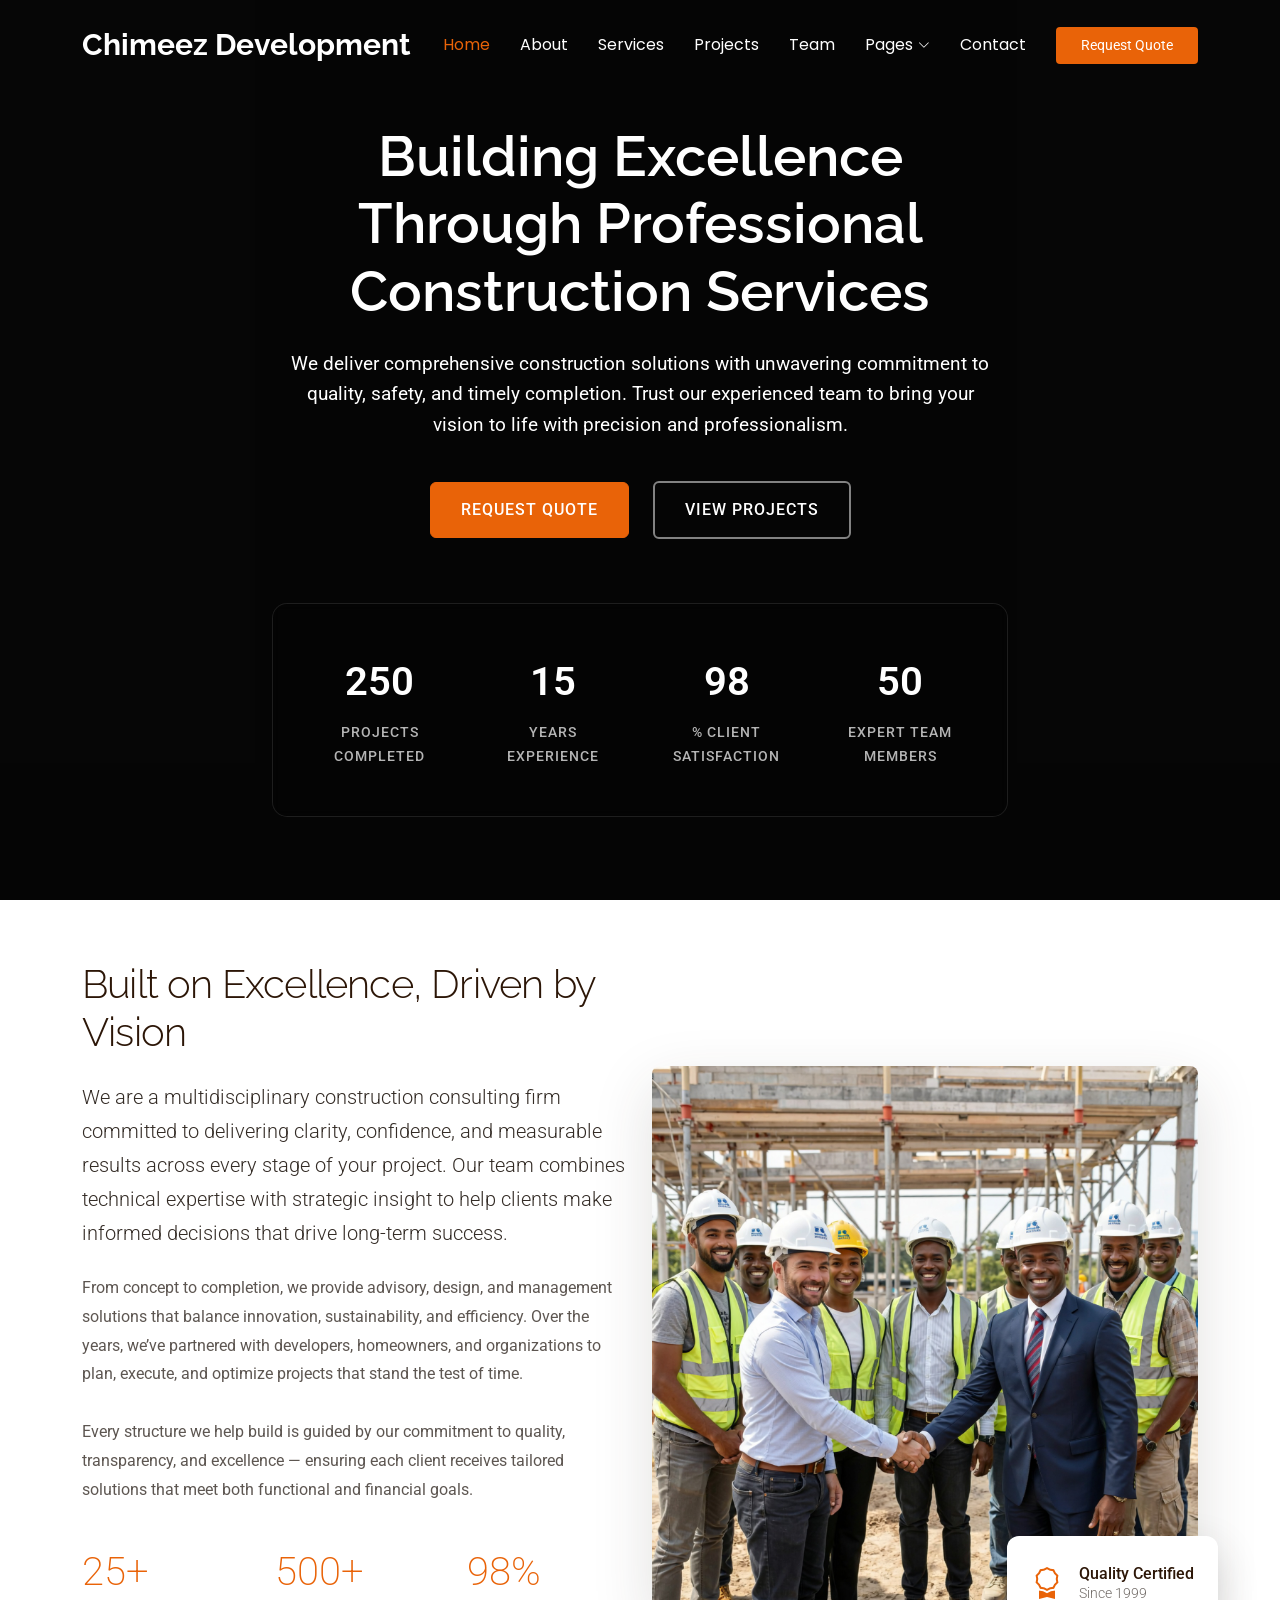
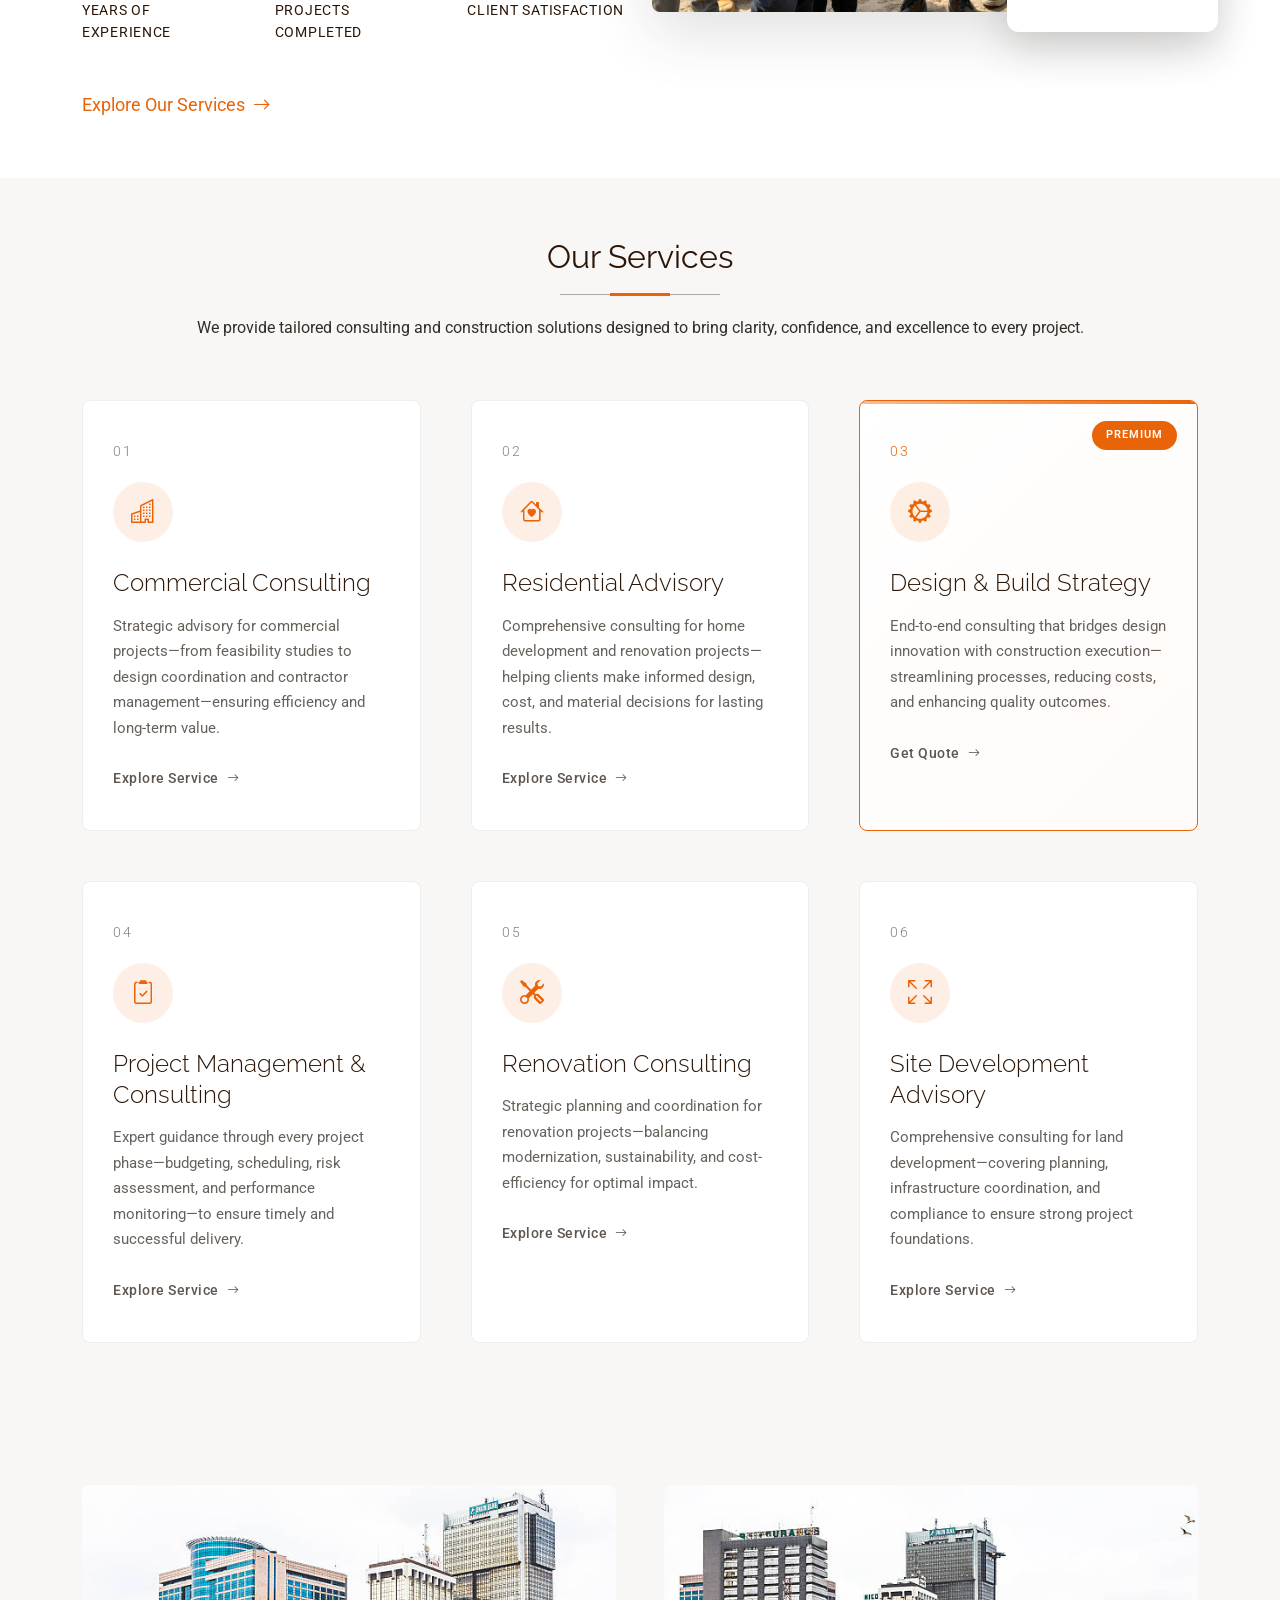
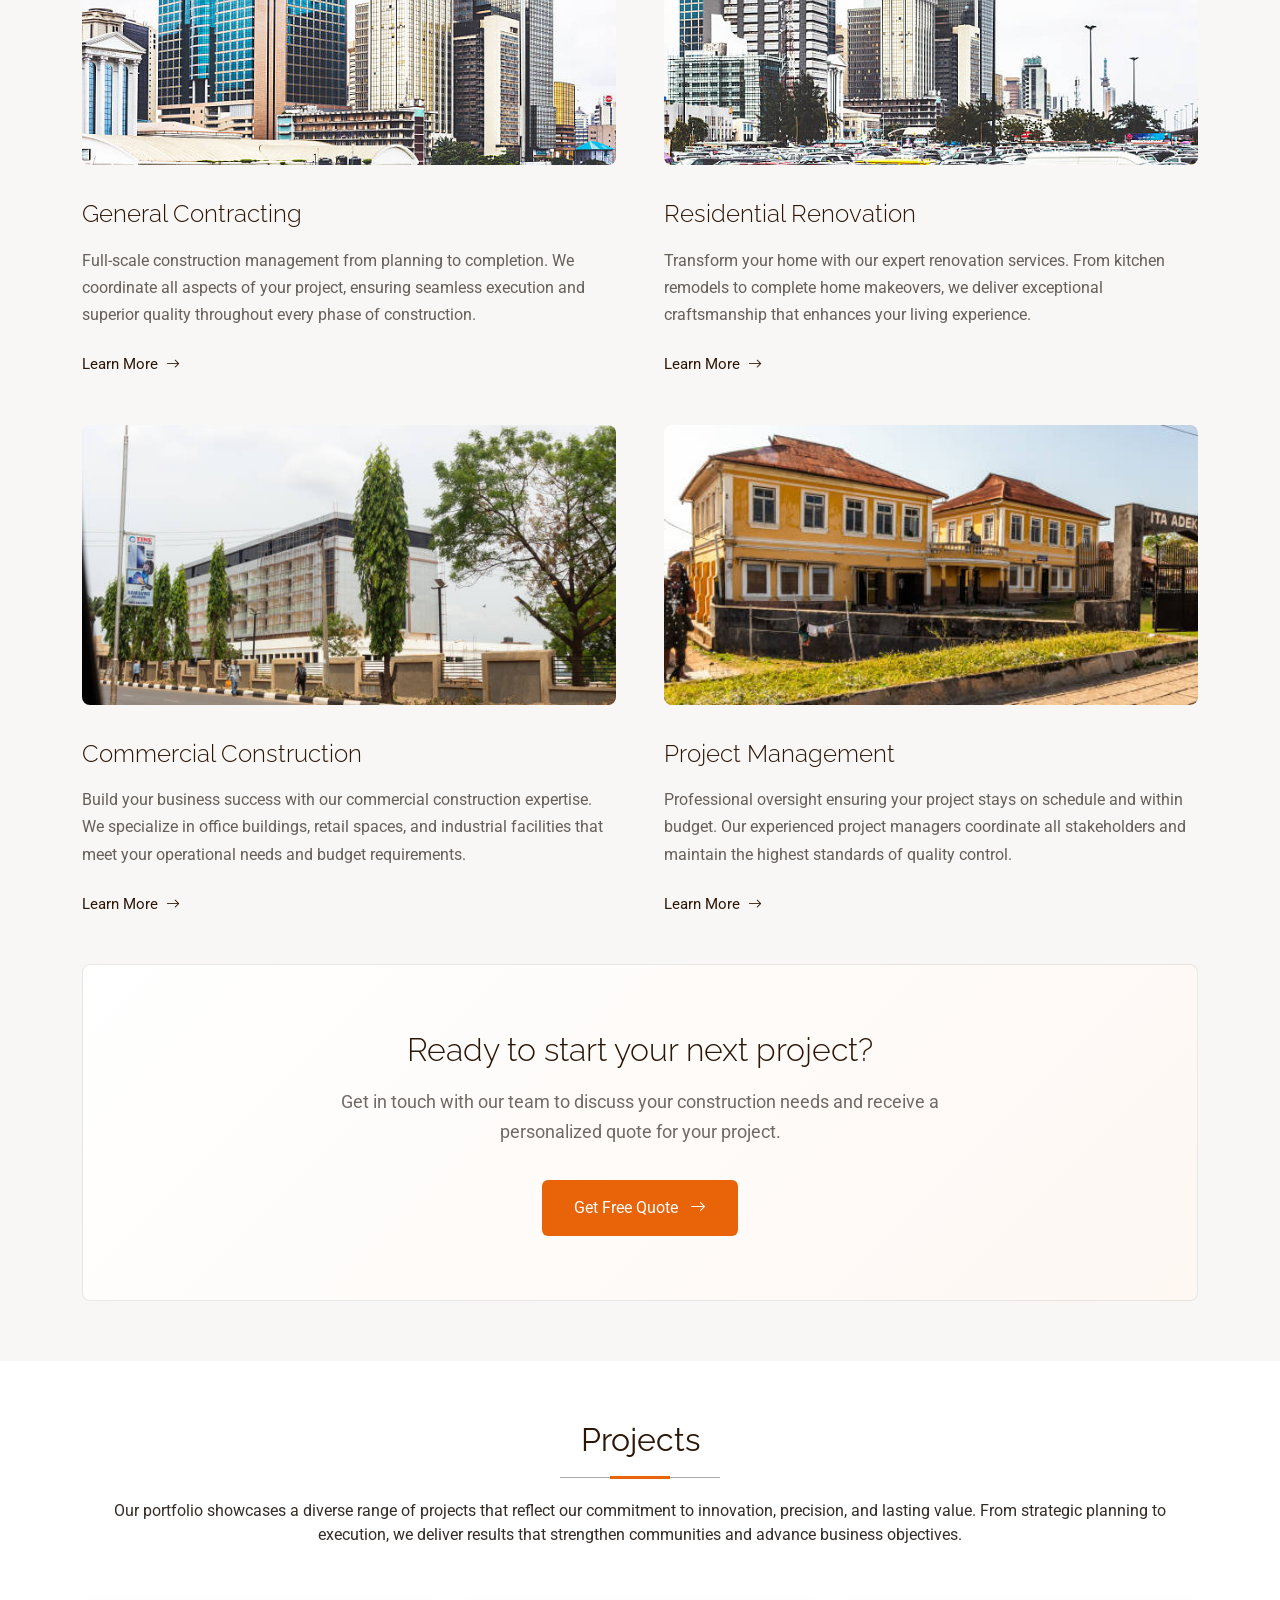
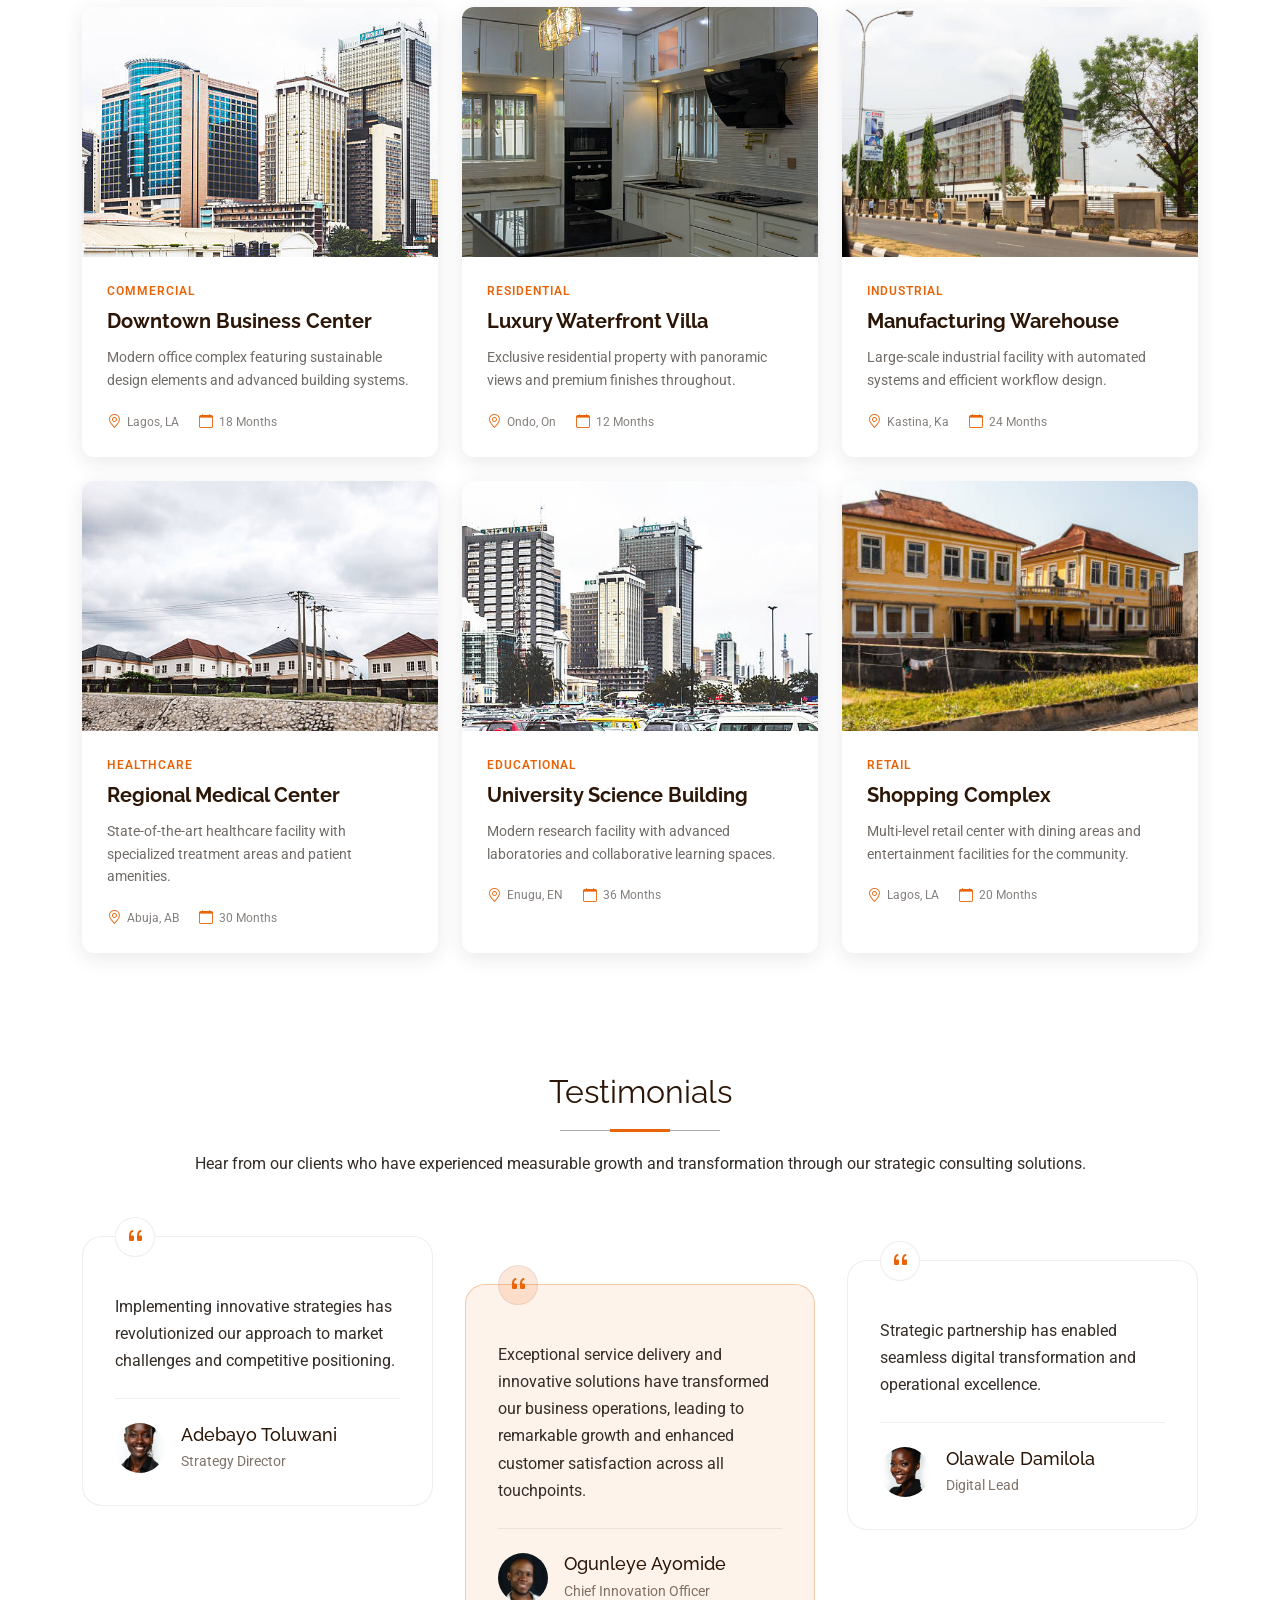
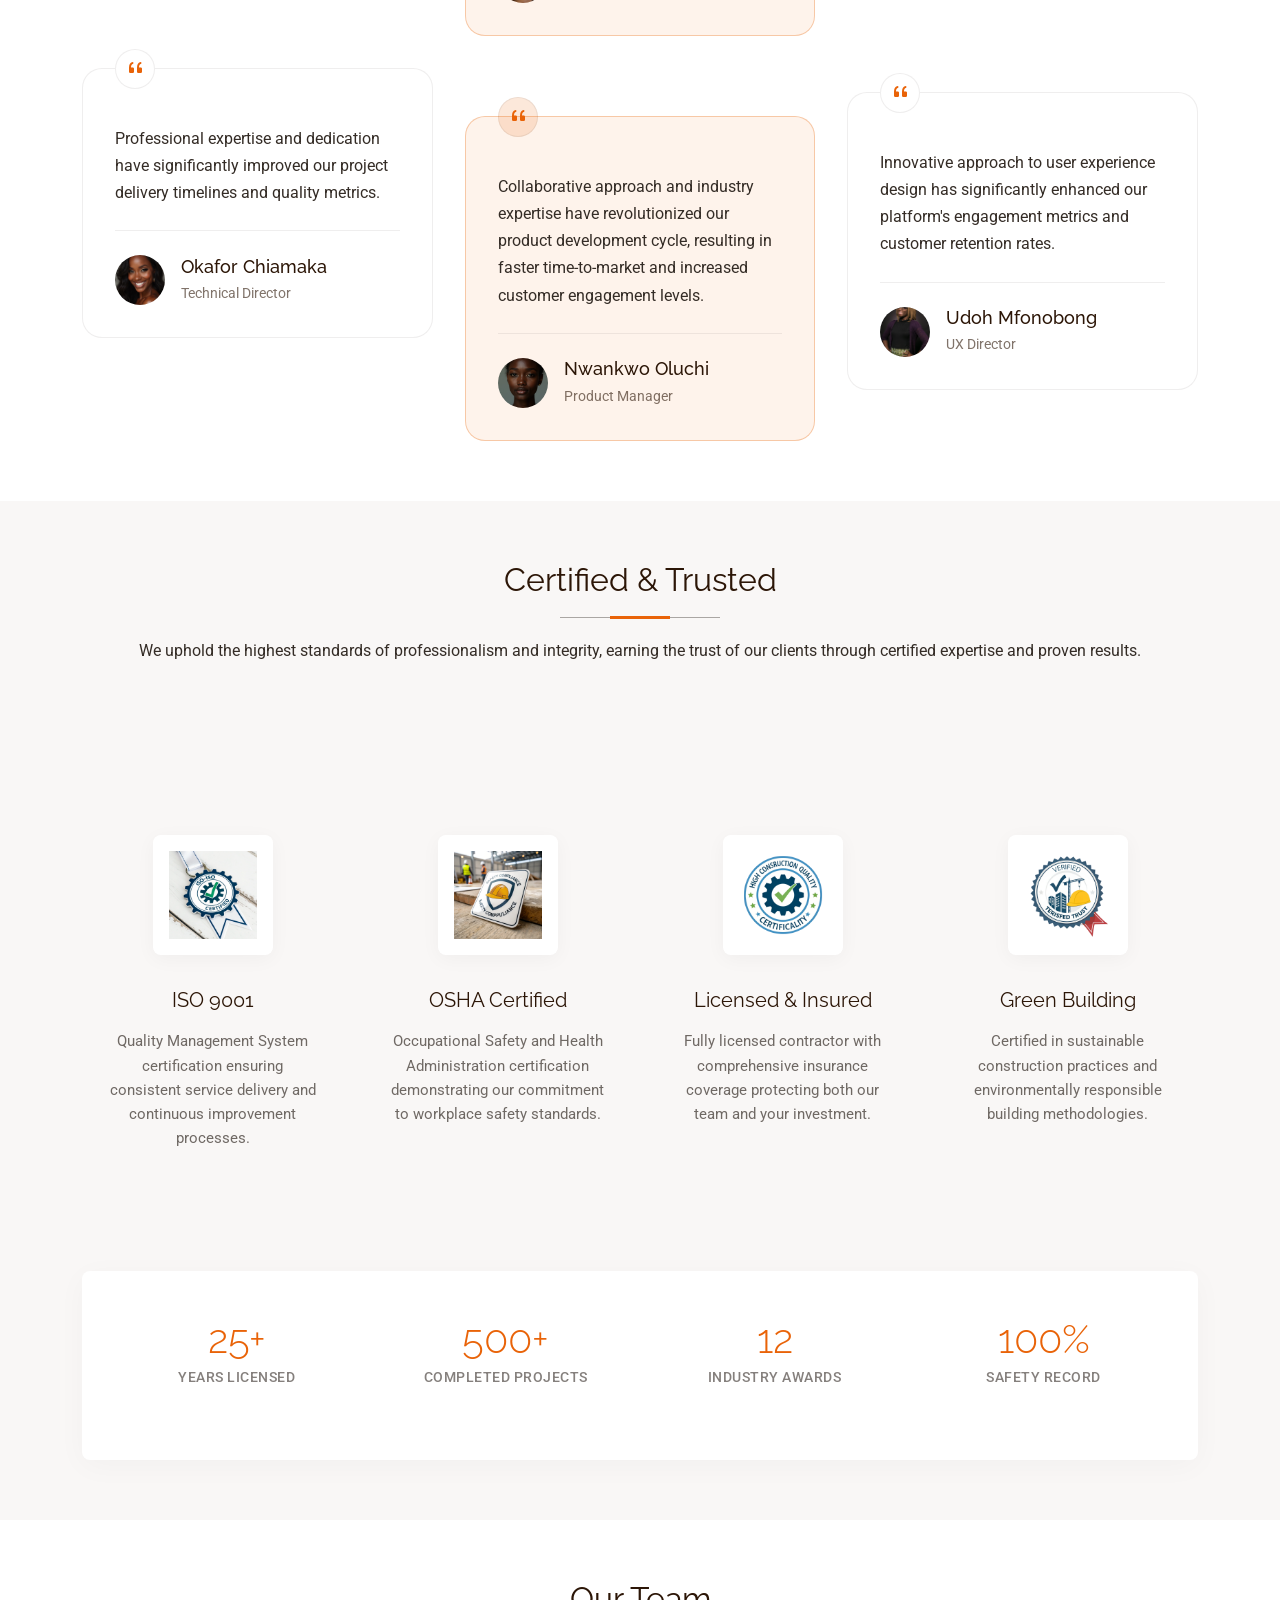
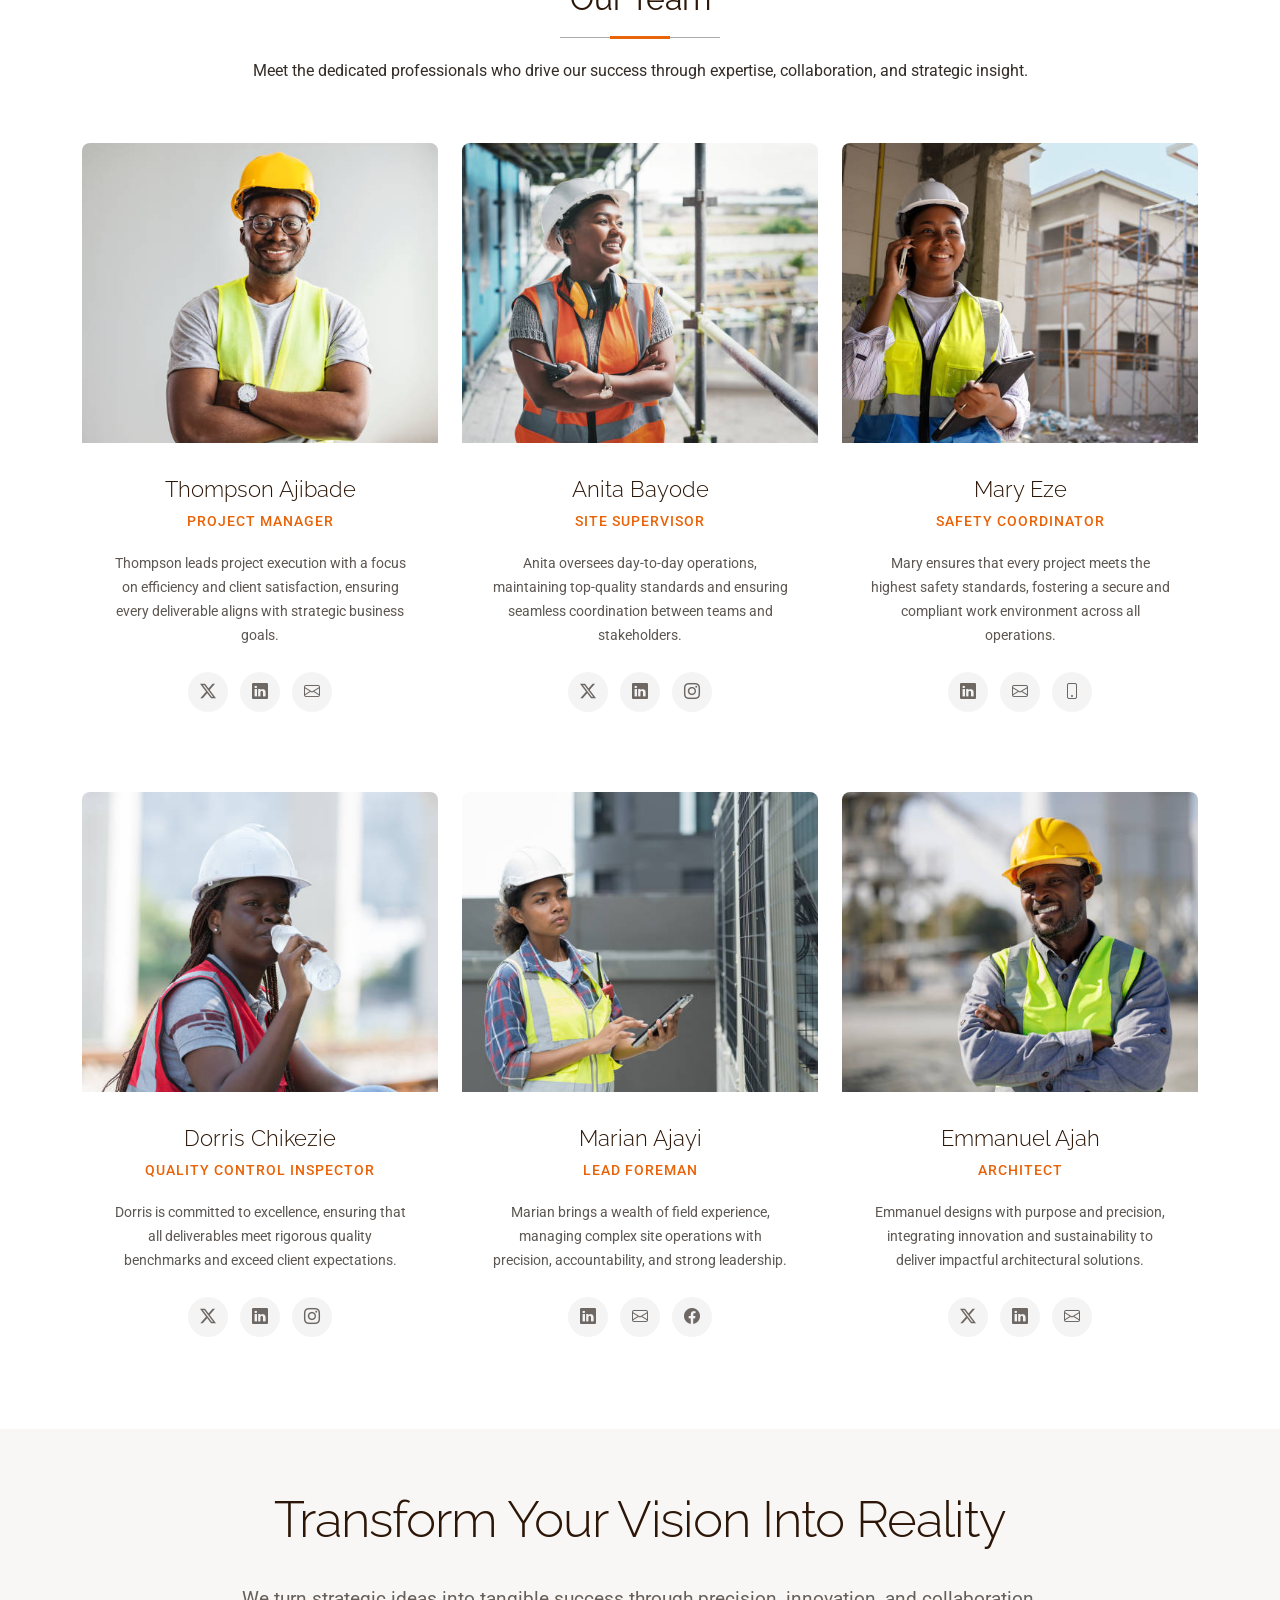
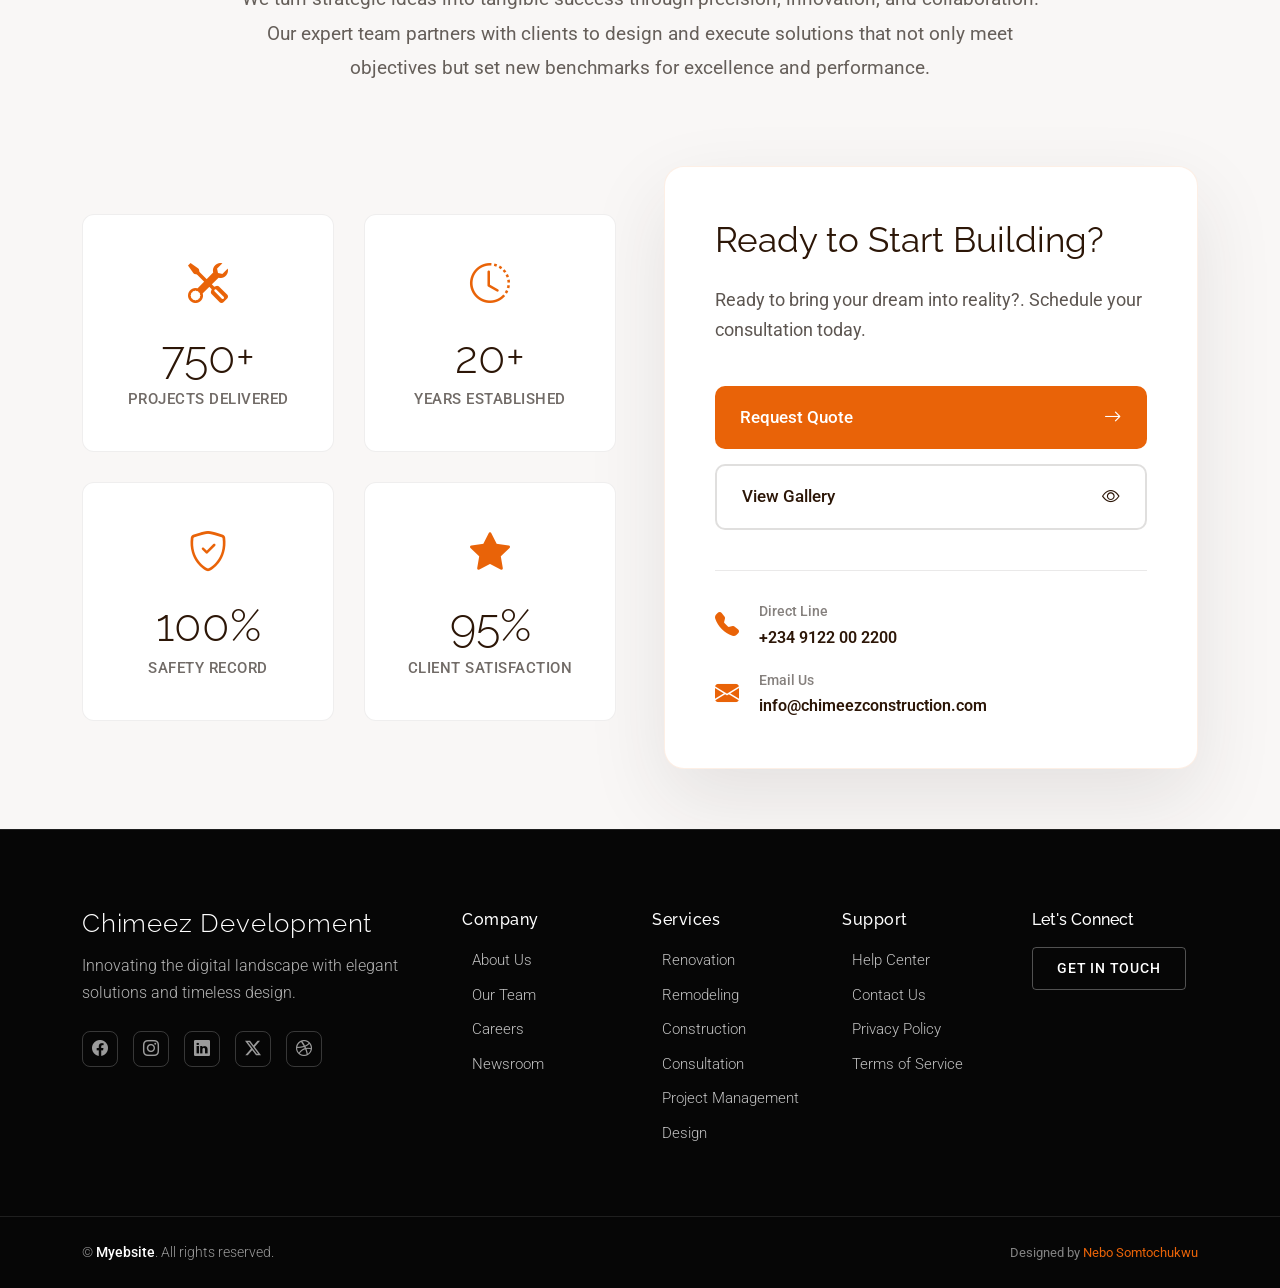
==== commit b5af13ca: "testimonials" ====
--- a/index.html
+++ b/index.html
@@ -575,7 +575,7 @@
                   <img src="assets/img/person/person-f-7.png" alt="Client">
                 </div>
                 <div class="client-details">
-                  <h3>Rachel Bennett</h3>
+                  <h3>Adebayo Toluwani</h3>
                   <span class="position">Strategy Director</span>
                 </div>
               </div>
@@ -593,7 +593,7 @@
                   <img src="assets/img/person/person-m-7.jpg" alt="Client">
                 </div>
                 <div class="client-details">
-                  <h3>Daniel Morgan</h3>
+                  <h3>Ogunleye Ayomide</h3>
                   <span class="position">Chief Innovation Officer</span>
                 </div>
               </div>
@@ -611,7 +611,7 @@
                   <img src="assets/img/person/person-f-8.png" alt="Client">
                 </div>
                 <div class="client-details">
-                  <h3>Emma Thompson</h3>
+                  <h3>Olawale Damilola</h3>
                   <span class="position">Digital Lead</span>
                 </div>
               </div>
@@ -629,7 +629,7 @@
                   <img src="assets/img/person/person-m-8.png" alt="Client">
                 </div>
                 <div class="client-details">
-                  <h3>Christopher Lee</h3>
+                  <h3>Okafor Chiamaka</h3>
                   <span class="position">Technical Director</span>
                 </div>
               </div>
@@ -647,7 +647,7 @@
                   <img src="assets/img/person/person-f-9.png" alt="Client">
                 </div>
                 <div class="client-details">
-                  <h3>Olivia Carter</h3>
+                  <h3>Nwankwo Oluchi</h3>
                   <span class="position">Product Manager</span>
                 </div>
               </div>
@@ -665,7 +665,7 @@
                   <img src="assets/img/person/person-m-13.jpg" alt="Client">
                 </div>
                 <div class="client-details">
-                  <h3>Nathan Brooks</h3>
+                  <h3>Udoh Mfonobong</h3>
                   <span class="position">UX Director</span>
                 </div>
               </div>
